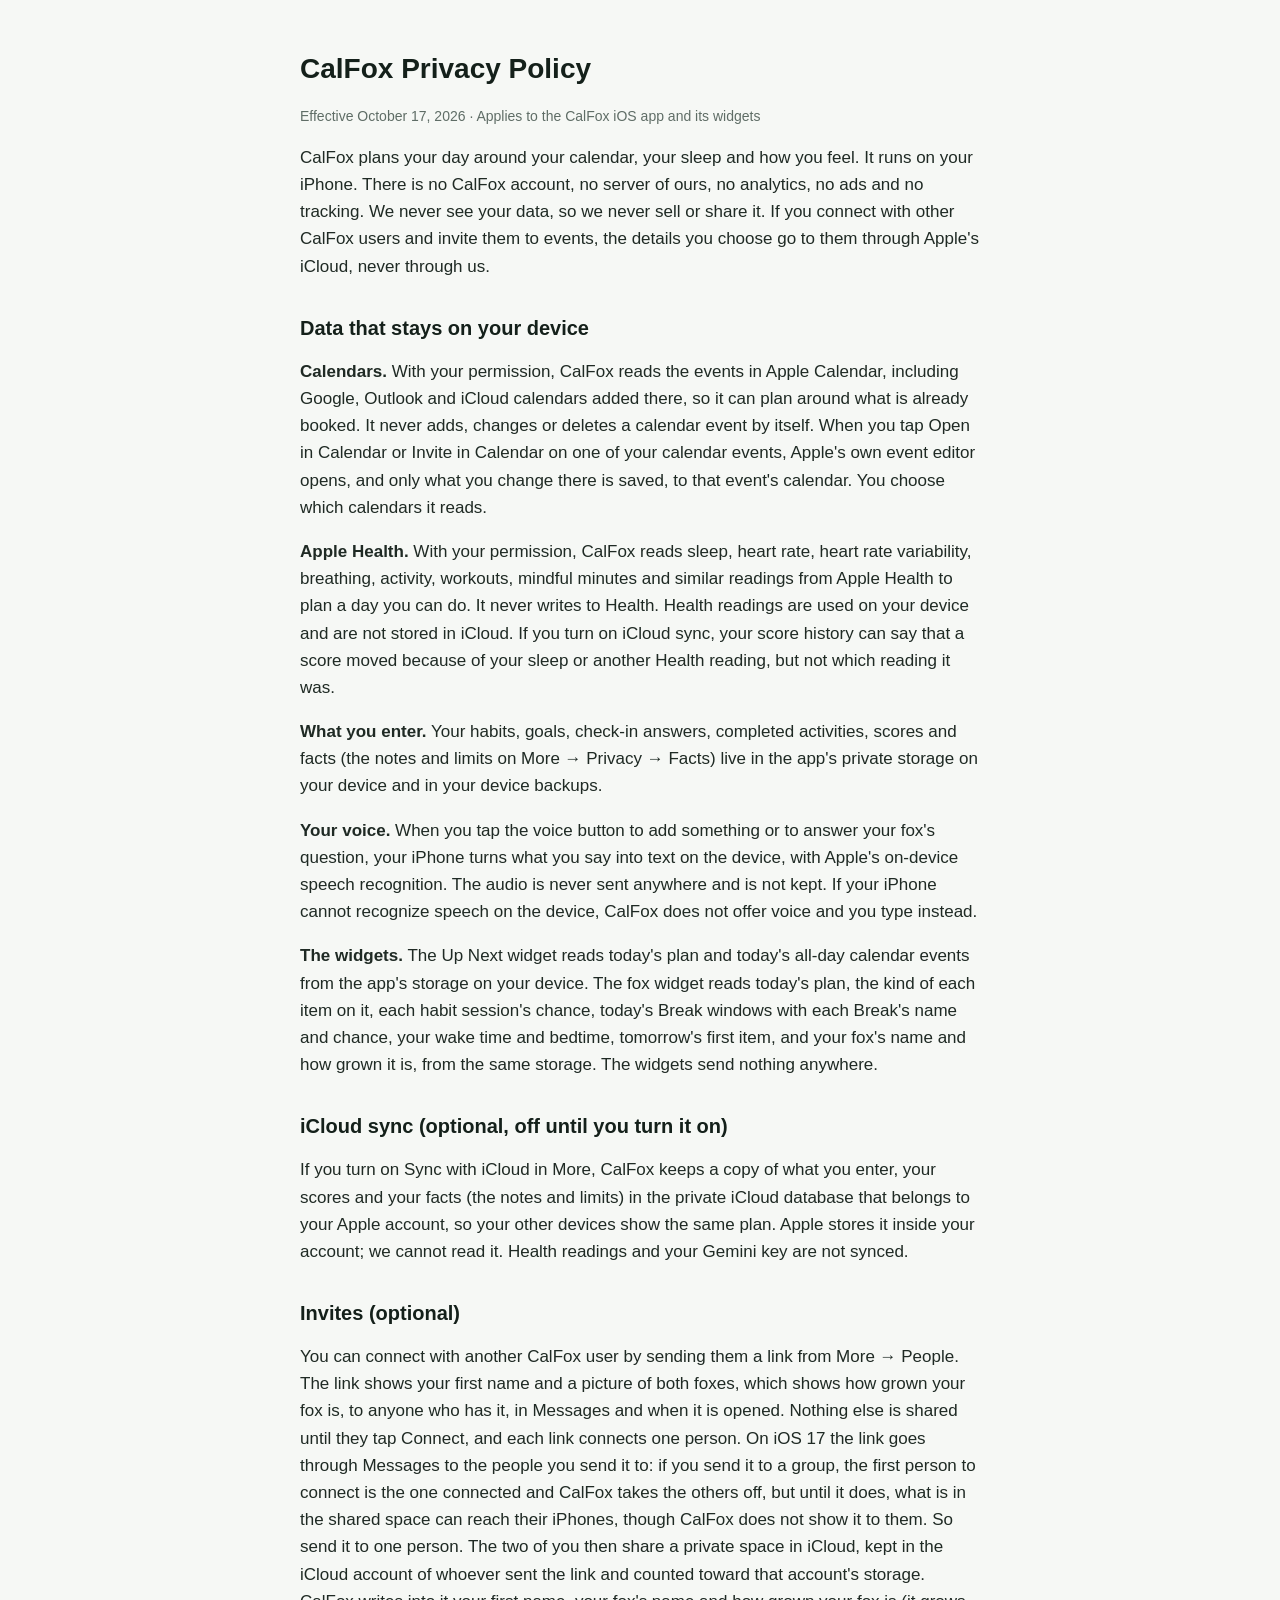
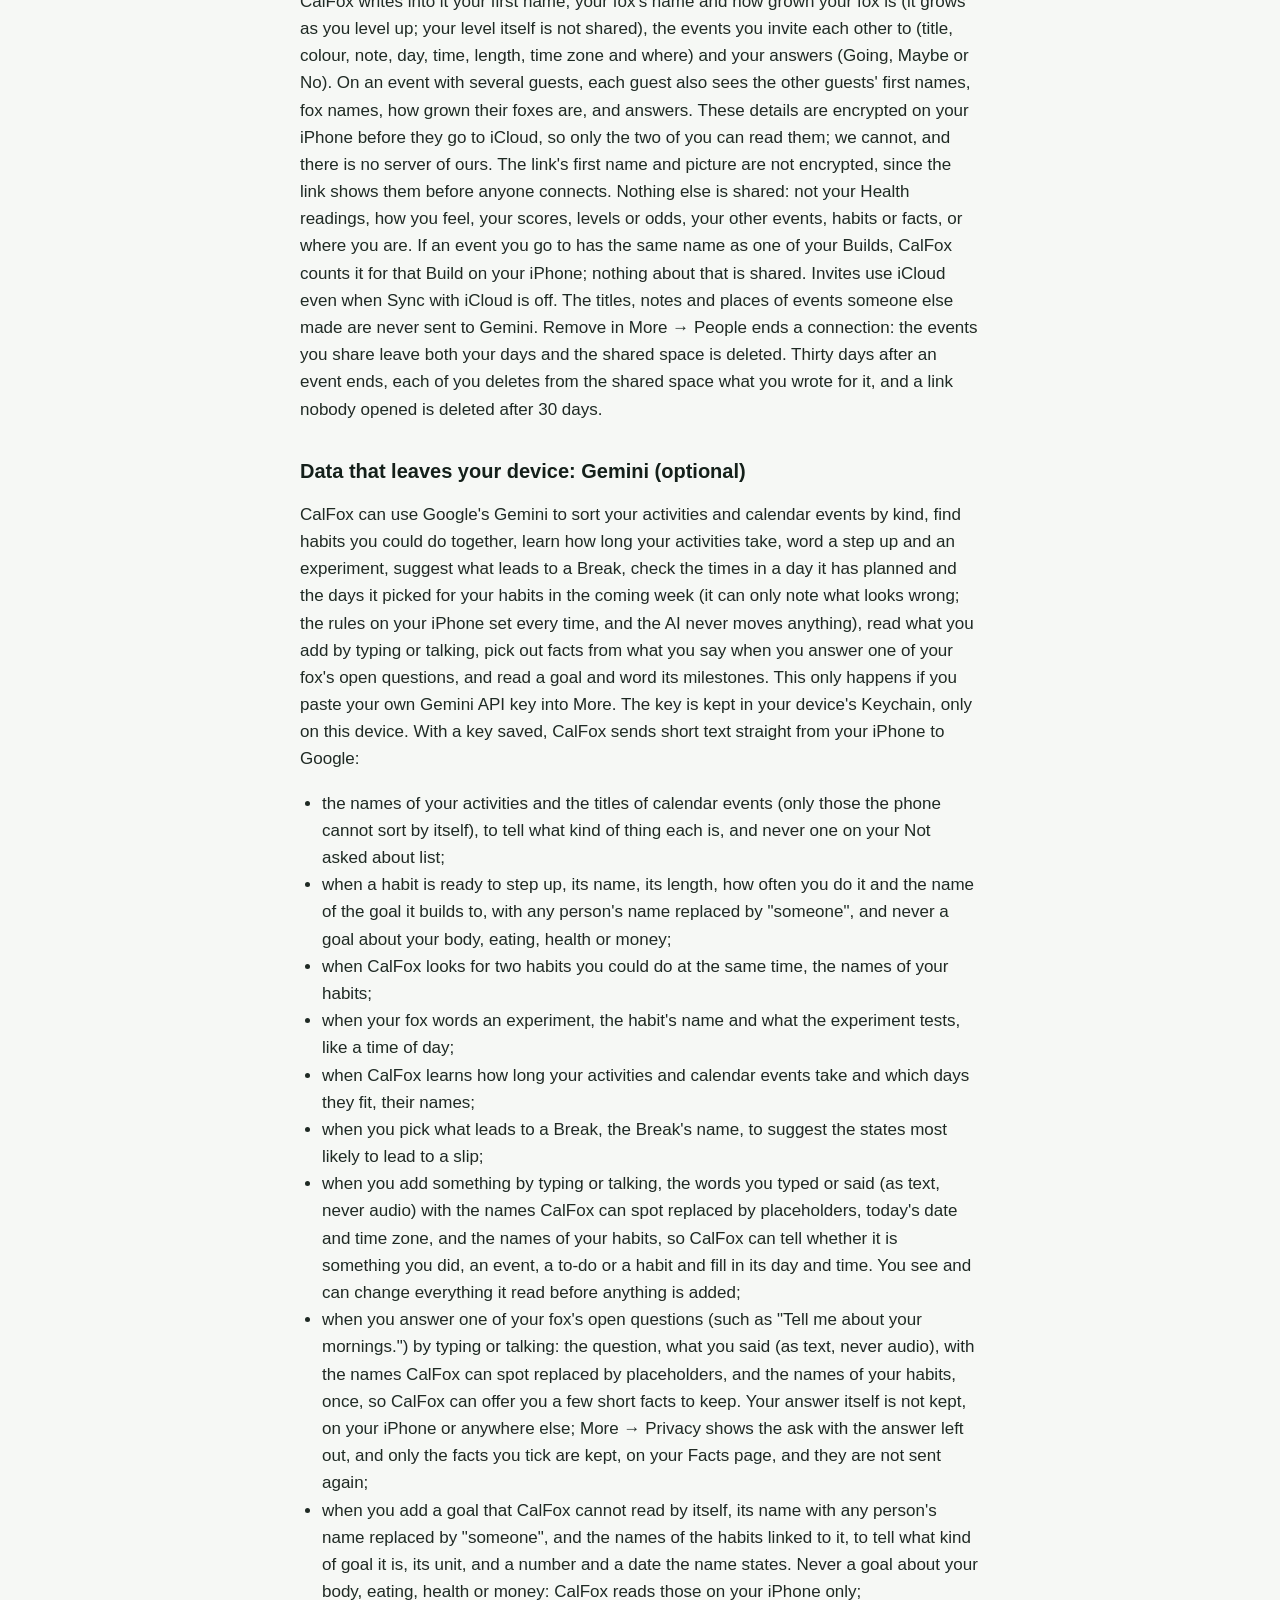
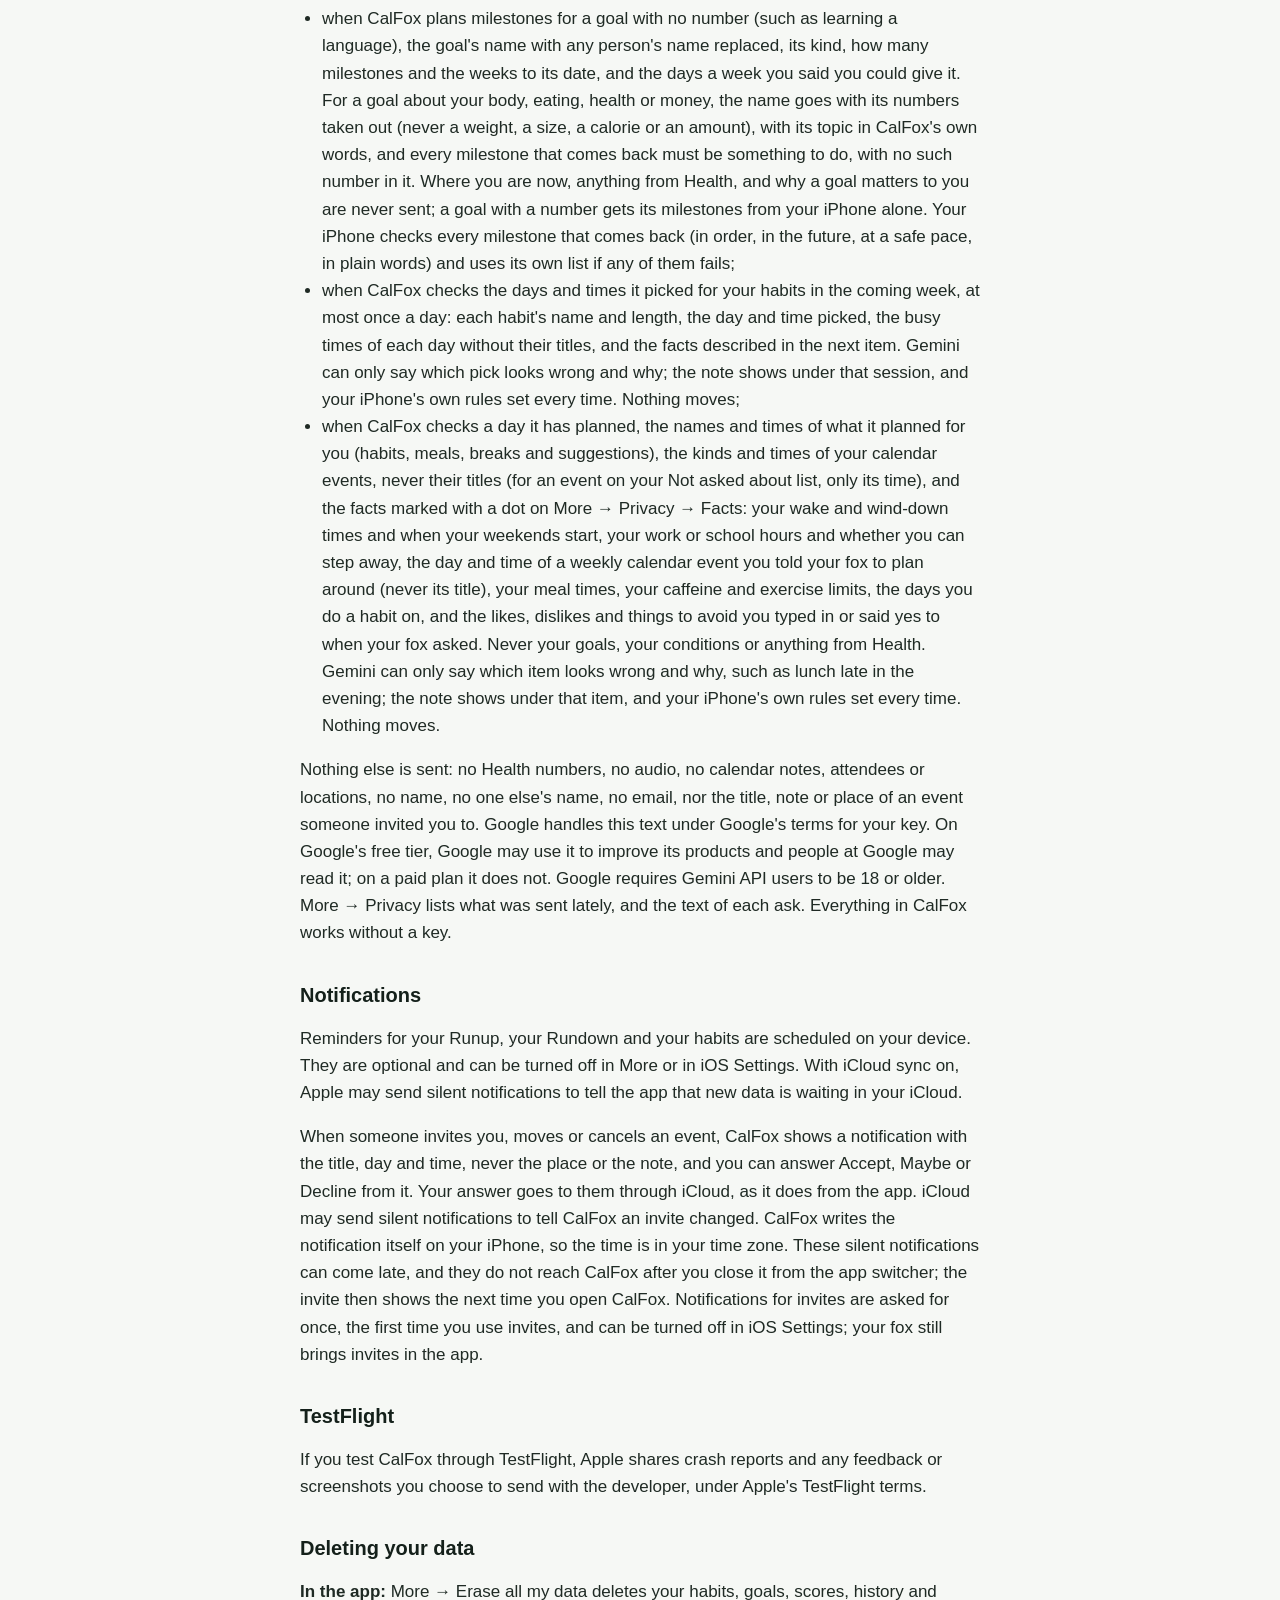
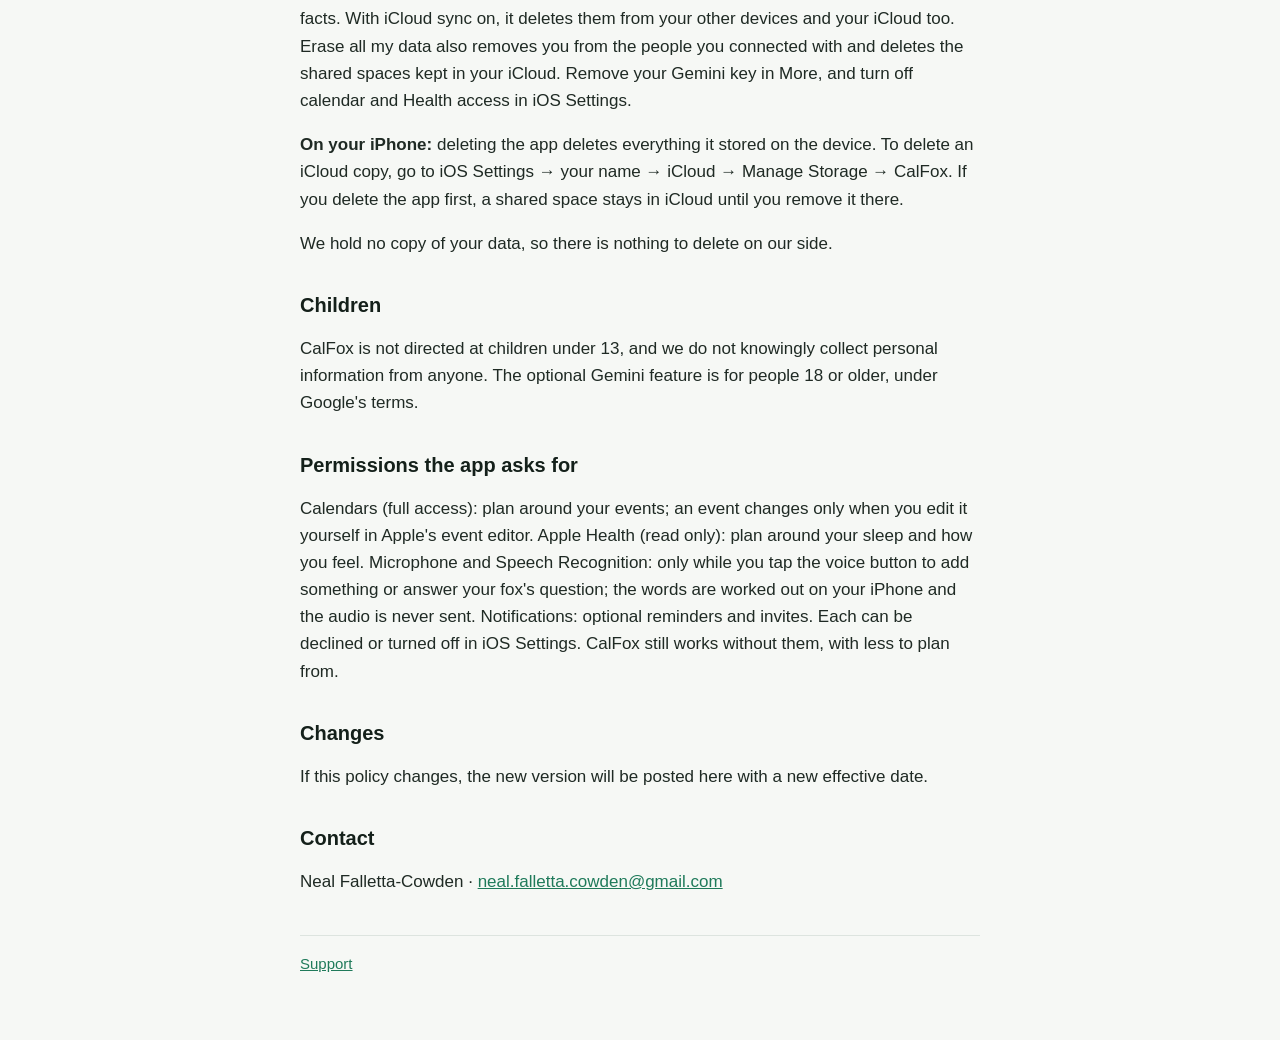
==== privacy.html @ 502d94ab "Privacy: the AI reviews and notes, one mask, fewer asks" ====
<!DOCTYPE html>
<html lang="en">
<head>
<meta charset="utf-8">
<meta name="viewport" content="width=device-width, initial-scale=1">
<title>CalFox Privacy Policy</title>
<link rel="stylesheet" href="style.css">
</head>
<body>
<h1>CalFox Privacy Policy</h1>
<p class="meta">Effective October 17, 2026 · Applies to the CalFox iOS app and its widgets</p>

<p>CalFox plans your day around your calendar, your sleep and how you feel. It runs on your iPhone. There is no CalFox account, no server of ours, no analytics, no ads and no tracking. We never see your data, so we never sell or share it. If you connect with other CalFox users and invite them to events, the details you choose go to them through Apple's iCloud, never through us.</p>

<h2>Data that stays on your device</h2>
<p><strong>Calendars.</strong> With your permission, CalFox reads the events in Apple Calendar, including Google, Outlook and iCloud calendars added there, so it can plan around what is already booked. It never adds, changes or deletes a calendar event by itself. When you tap Open in Calendar or Invite in Calendar on one of your calendar events, Apple's own event editor opens, and only what you change there is saved, to that event's calendar. You choose which calendars it reads.</p>
<p><strong>Apple Health.</strong> With your permission, CalFox reads sleep, heart rate, heart rate variability, breathing, activity, workouts, mindful minutes and similar readings from Apple Health to plan a day you can do. It never writes to Health. Health readings are used on your device and are not stored in iCloud. If you turn on iCloud sync, your score history can say that a score moved because of your sleep or another Health reading, but not which reading it was.</p>
<p><strong>What you enter.</strong> Your habits, goals, check-in answers, completed activities, scores and facts (the notes and limits on More → Privacy → Facts) live in the app's private storage on your device and in your device backups.</p>
<p><strong>Your voice.</strong> When you tap the voice button to add something or to answer your fox's question, your iPhone turns what you say into text on the device, with Apple's on-device speech recognition. The audio is never sent anywhere and is not kept. If your iPhone cannot recognize speech on the device, CalFox does not offer voice and you type instead.</p>
<p><strong>The widgets.</strong> The Up Next widget reads today's plan and today's all-day calendar events from the app's storage on your device. The fox widget reads today's plan, the kind of each item on it, each habit session's chance, today's Break windows with each Break's name and chance, your wake time and bedtime, tomorrow's first item, and your fox's name and how grown it is, from the same storage. The widgets send nothing anywhere.</p>

<h2>iCloud sync (optional, off until you turn it on)</h2>
<p>If you turn on Sync with iCloud in More, CalFox keeps a copy of what you enter, your scores and your facts (the notes and limits) in the private iCloud database that belongs to your Apple account, so your other devices show the same plan. Apple stores it inside your account; we cannot read it. Health readings and your Gemini key are not synced.</p>

<h2>Invites (optional)</h2>
<p>You can connect with another CalFox user by sending them a link from More → People. The link shows your first name and a picture of both foxes, which shows how grown your fox is, to anyone who has it, in Messages and when it is opened. Nothing else is shared until they tap Connect, and each link connects one person. On iOS 17 the link goes through Messages to the people you send it to: if you send it to a group, the first person to connect is the one connected and CalFox takes the others off, but until it does, what is in the shared space can reach their iPhones, though CalFox does not show it to them. So send it to one person. The two of you then share a private space in iCloud, kept in the iCloud account of whoever sent the link and counted toward that account's storage. CalFox writes into it your first name, your fox's name and how grown your fox is (it grows as you level up; your level itself is not shared), the events you invite each other to (title, colour, note, day, time, length, time zone and where) and your answers (Going, Maybe or No). On an event with several guests, each guest also sees the other guests' first names, fox names, how grown their foxes are, and answers. These details are encrypted on your iPhone before they go to iCloud, so only the two of you can read them; we cannot, and there is no server of ours. The link's first name and picture are not encrypted, since the link shows them before anyone connects. Nothing else is shared: not your Health readings, how you feel, your scores, levels or odds, your other events, habits or facts, or where you are. If an event you go to has the same name as one of your Builds, CalFox counts it for that Build on your iPhone; nothing about that is shared. Invites use iCloud even when Sync with iCloud is off. The titles, notes and places of events someone else made are never sent to Gemini. Remove in More → People ends a connection: the events you share leave both your days and the shared space is deleted. Thirty days after an event ends, each of you deletes from the shared space what you wrote for it, and a link nobody opened is deleted after 30 days.</p>

<h2>Data that leaves your device: Gemini (optional)</h2>
<p>CalFox can use Google's Gemini to sort your activities and calendar events by kind, find habits you could do together, learn how long your activities take, word a step up and an experiment, suggest what leads to a Break, check the times in a day it has planned and the days it picked for your habits in the coming week (it can only note what looks wrong; the rules on your iPhone set every time, and the AI never moves anything), read what you add by typing or talking, pick out facts from what you say when you answer one of your fox's open questions, and read a goal and word its milestones. This only happens if you paste your own Gemini API key into More. The key is kept in your device's Keychain, only on this device. With a key saved, CalFox sends short text straight from your iPhone to Google:</p>
<ul>
<li>the names of your activities and the titles of calendar events (only those the phone cannot sort by itself), to tell what kind of thing each is, and never one on your Not asked about list;</li>
<li>when a habit is ready to step up, its name, its length, how often you do it and the name of the goal it builds to, with any person's name replaced by "someone", and never a goal about your body, eating, health or money;</li>
<li>when CalFox looks for two habits you could do at the same time, the names of your habits;</li>
<li>when your fox words an experiment, the habit's name and what the experiment tests, like a time of day;</li>
<li>when CalFox learns how long your activities and calendar events take and which days they fit, their names;</li>
<li>when you pick what leads to a Break, the Break's name, to suggest the states most likely to lead to a slip;</li>
<li>when you add something by typing or talking, the words you typed or said (as text, never audio) with the names CalFox can spot replaced by placeholders, today's date and time zone, and the names of your habits, so CalFox can tell whether it is something you did, an event, a to-do or a habit and fill in its day and time. You see and can change everything it read before anything is added;</li>
<li>when you answer one of your fox's open questions (such as "Tell me about your mornings.") by typing or talking: the question, what you said (as text, never audio), with the names CalFox can spot replaced by placeholders, and the names of your habits, once, so CalFox can offer you a few short facts to keep. Your answer itself is not kept, on your iPhone or anywhere else; More → Privacy shows the ask with the answer left out, and only the facts you tick are kept, on your Facts page, and they are not sent again;</li>
<li>when you add a goal that CalFox cannot read by itself, its name with any person's name replaced by "someone", and the names of the habits linked to it, to tell what kind of goal it is, its unit, and a number and a date the name states. Never a goal about your body, eating, health or money: CalFox reads those on your iPhone only;</li>
<li>when CalFox plans milestones for a goal with no number (such as learning a language), the goal's name with any person's name replaced, its kind, how many milestones and the weeks to its date, and the days a week you said you could give it. For a goal about your body, eating, health or money, the name goes with its numbers taken out (never a weight, a size, a calorie or an amount), with its topic in CalFox's own words, and every milestone that comes back must be something to do, with no such number in it. Where you are now, anything from Health, and why a goal matters to you are never sent; a goal with a number gets its milestones from your iPhone alone. Your iPhone checks every milestone that comes back (in order, in the future, at a safe pace, in plain words) and uses its own list if any of them fails;</li>
<li>when CalFox checks the days and times it picked for your habits in the coming week, at most once a day: each habit's name and length, the day and time picked, the busy times of each day without their titles, and the facts described in the next item. Gemini can only say which pick looks wrong and why; the note shows under that session, and your iPhone's own rules set every time. Nothing moves;</li>
<li>when CalFox checks a day it has planned, the names and times of what it planned for you (habits, meals, breaks and suggestions), the kinds and times of your calendar events, never their titles (for an event on your Not asked about list, only its time), and the facts marked with a dot on More → Privacy → Facts: your wake and wind-down times and when your weekends start, your work or school hours and whether you can step away, the day and time of a weekly calendar event you told your fox to plan around (never its title), your meal times, your caffeine and exercise limits, the days you do a habit on, and the likes, dislikes and things to avoid you typed in or said yes to when your fox asked. Never your goals, your conditions or anything from Health. Gemini can only say which item looks wrong and why, such as lunch late in the evening; the note shows under that item, and your iPhone's own rules set every time. Nothing moves.</li>
</ul>
<p>Nothing else is sent: no Health numbers, no audio, no calendar notes, attendees or locations, no name, no one else's name, no email, nor the title, note or place of an event someone invited you to. Google handles this text under Google's terms for your key. On Google's free tier, Google may use it to improve its products and people at Google may read it; on a paid plan it does not. Google requires Gemini API users to be 18 or older. More → Privacy lists what was sent lately, and the text of each ask. Everything in CalFox works without a key.</p>

<h2>Notifications</h2>
<p>Reminders for your Runup, your Rundown and your habits are scheduled on your device. They are optional and can be turned off in More or in iOS Settings. With iCloud sync on, Apple may send silent notifications to tell the app that new data is waiting in your iCloud.</p>
<p>When someone invites you, moves or cancels an event, CalFox shows a notification with the title, day and time, never the place or the note, and you can answer Accept, Maybe or Decline from it. Your answer goes to them through iCloud, as it does from the app. iCloud may send silent notifications to tell CalFox an invite changed. CalFox writes the notification itself on your iPhone, so the time is in your time zone. These silent notifications can come late, and they do not reach CalFox after you close it from the app switcher; the invite then shows the next time you open CalFox. Notifications for invites are asked for once, the first time you use invites, and can be turned off in iOS Settings; your fox still brings invites in the app.</p>

<h2>TestFlight</h2>
<p>If you test CalFox through TestFlight, Apple shares crash reports and any feedback or screenshots you choose to send with the developer, under Apple's TestFlight terms.</p>

<h2>Deleting your data</h2>
<p><strong>In the app:</strong> More → Erase all my data deletes your habits, goals, scores, history and facts. With iCloud sync on, it deletes them from your other devices and your iCloud too. Erase all my data also removes you from the people you connected with and deletes the shared spaces kept in your iCloud. Remove your Gemini key in More, and turn off calendar and Health access in iOS Settings.</p>
<p><strong>On your iPhone:</strong> deleting the app deletes everything it stored on the device. To delete an iCloud copy, go to iOS Settings → your name → iCloud → Manage Storage → CalFox. If you delete the app first, a shared space stays in iCloud until you remove it there.</p>
<p>We hold no copy of your data, so there is nothing to delete on our side.</p>

<h2>Children</h2>
<p>CalFox is not directed at children under 13, and we do not knowingly collect personal information from anyone. The optional Gemini feature is for people 18 or older, under Google's terms.</p>

<h2>Permissions the app asks for</h2>
<p>Calendars (full access): plan around your events; an event changes only when you edit it yourself in Apple's event editor. Apple Health (read only): plan around your sleep and how you feel. Microphone and Speech Recognition: only while you tap the voice button to add something or answer your fox's question; the words are worked out on your iPhone and the audio is never sent. Notifications: optional reminders and invites. Each can be declined or turned off in iOS Settings. CalFox still works without them, with less to plan from.</p>

<h2>Changes</h2>
<p>If this policy changes, the new version will be posted here with a new effective date.</p>

<h2>Contact</h2>
<p>Neal Falletta-Cowden · <a href="mailto:neal.falletta.cowden@gmail.com">neal.falletta.cowden@gmail.com</a></p>

<nav><a href="support.html">Support</a></nav>
</body>
</html>
---- style.css ----
:root { --ink: #1f2a24; --head: #14201a; --muted: #5f6d66; --link: #1f7a5a; --bg: #f6f8f5; --rule: #dde4df; }
@media (prefers-color-scheme: dark) {
  :root { --ink: #dfe7e2; --head: #f2f6f3; --muted: #9aa8a1; --link: #5fd0a4; --bg: #111614; --rule: #26302b; }
}
body { max-width: 680px; margin: 0 auto; padding: 32px 20px 64px; font: 17px/1.6 -apple-system, "Segoe UI", sans-serif; color: var(--ink); background: var(--bg); }
h1, h2 { color: var(--head); line-height: 1.25; }
h1 { font-size: 28px; } h2 { font-size: 20px; margin-top: 36px; }
a { color: var(--link); }
.meta { color: var(--muted); font-size: 14px; }
ul { padding-left: 22px; }
nav { margin-top: 40px; padding-top: 16px; border-top: 1px solid var(--rule); font-size: 15px; }
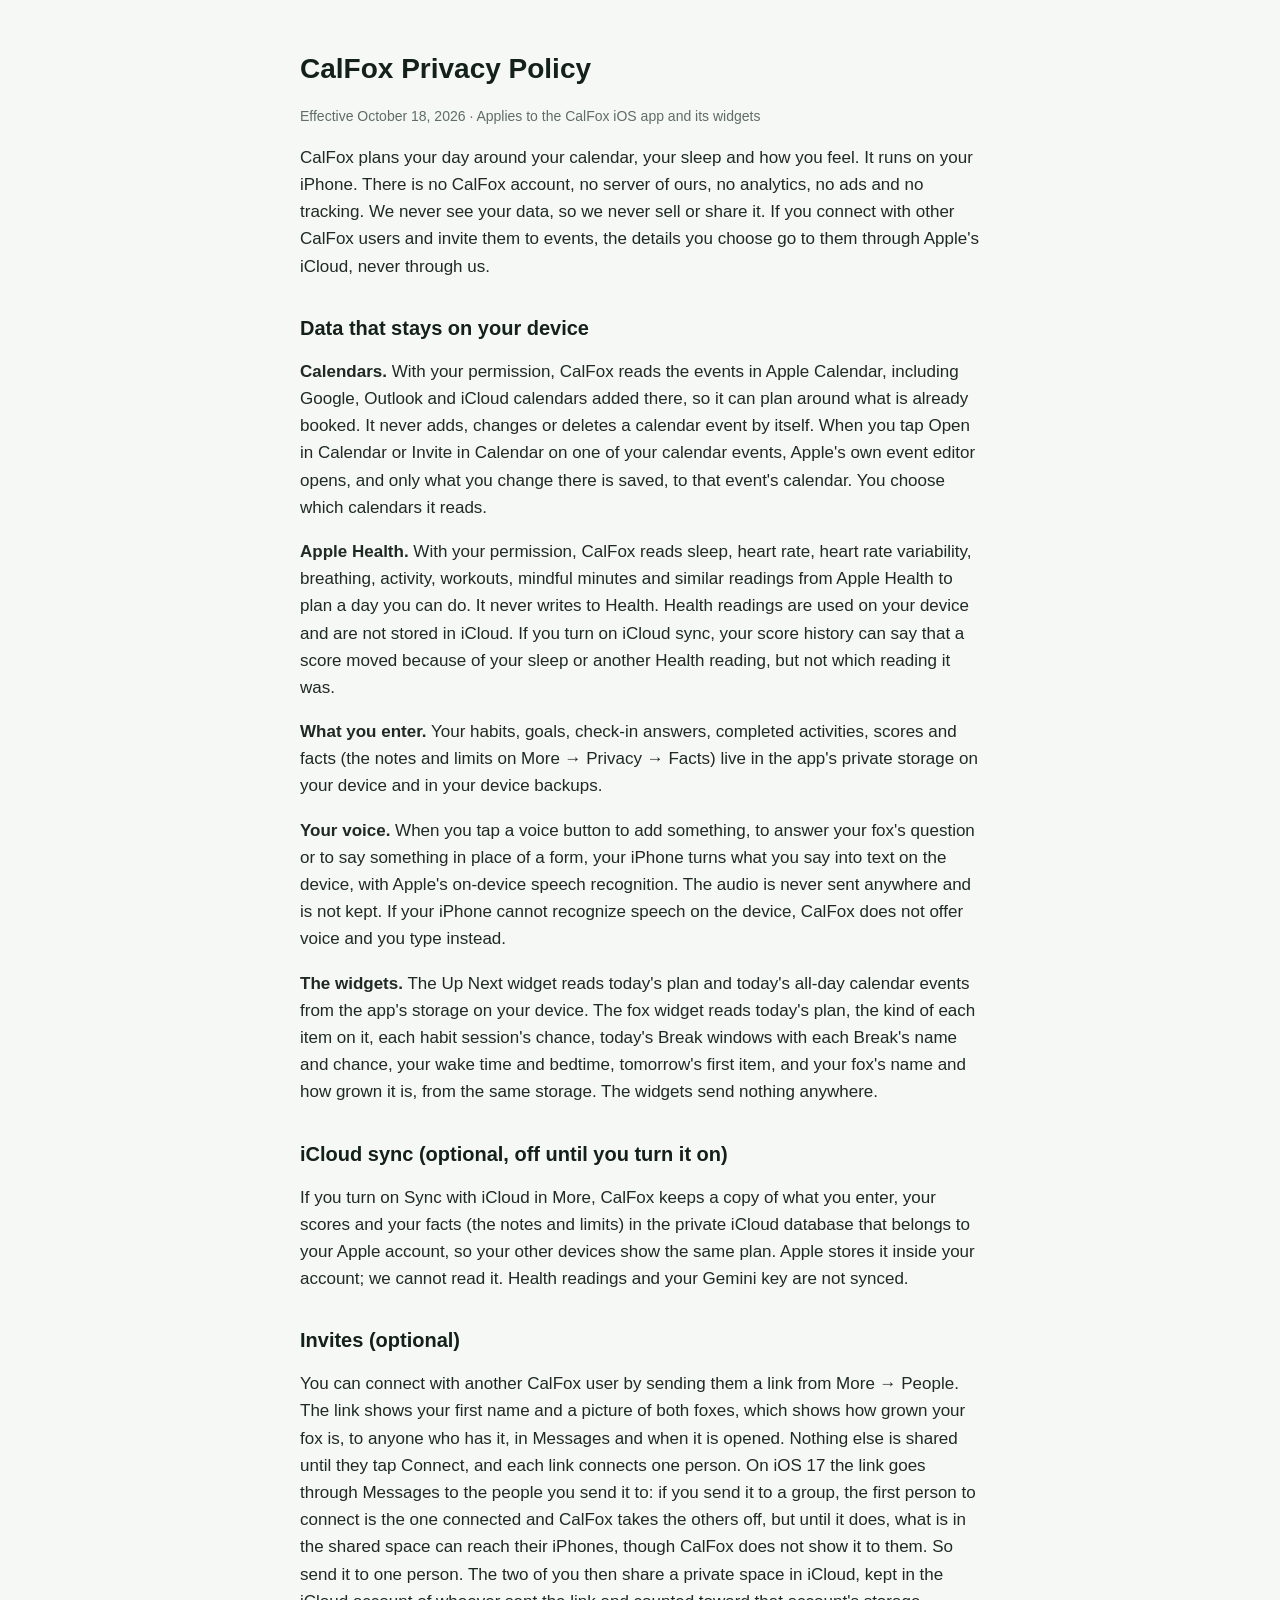
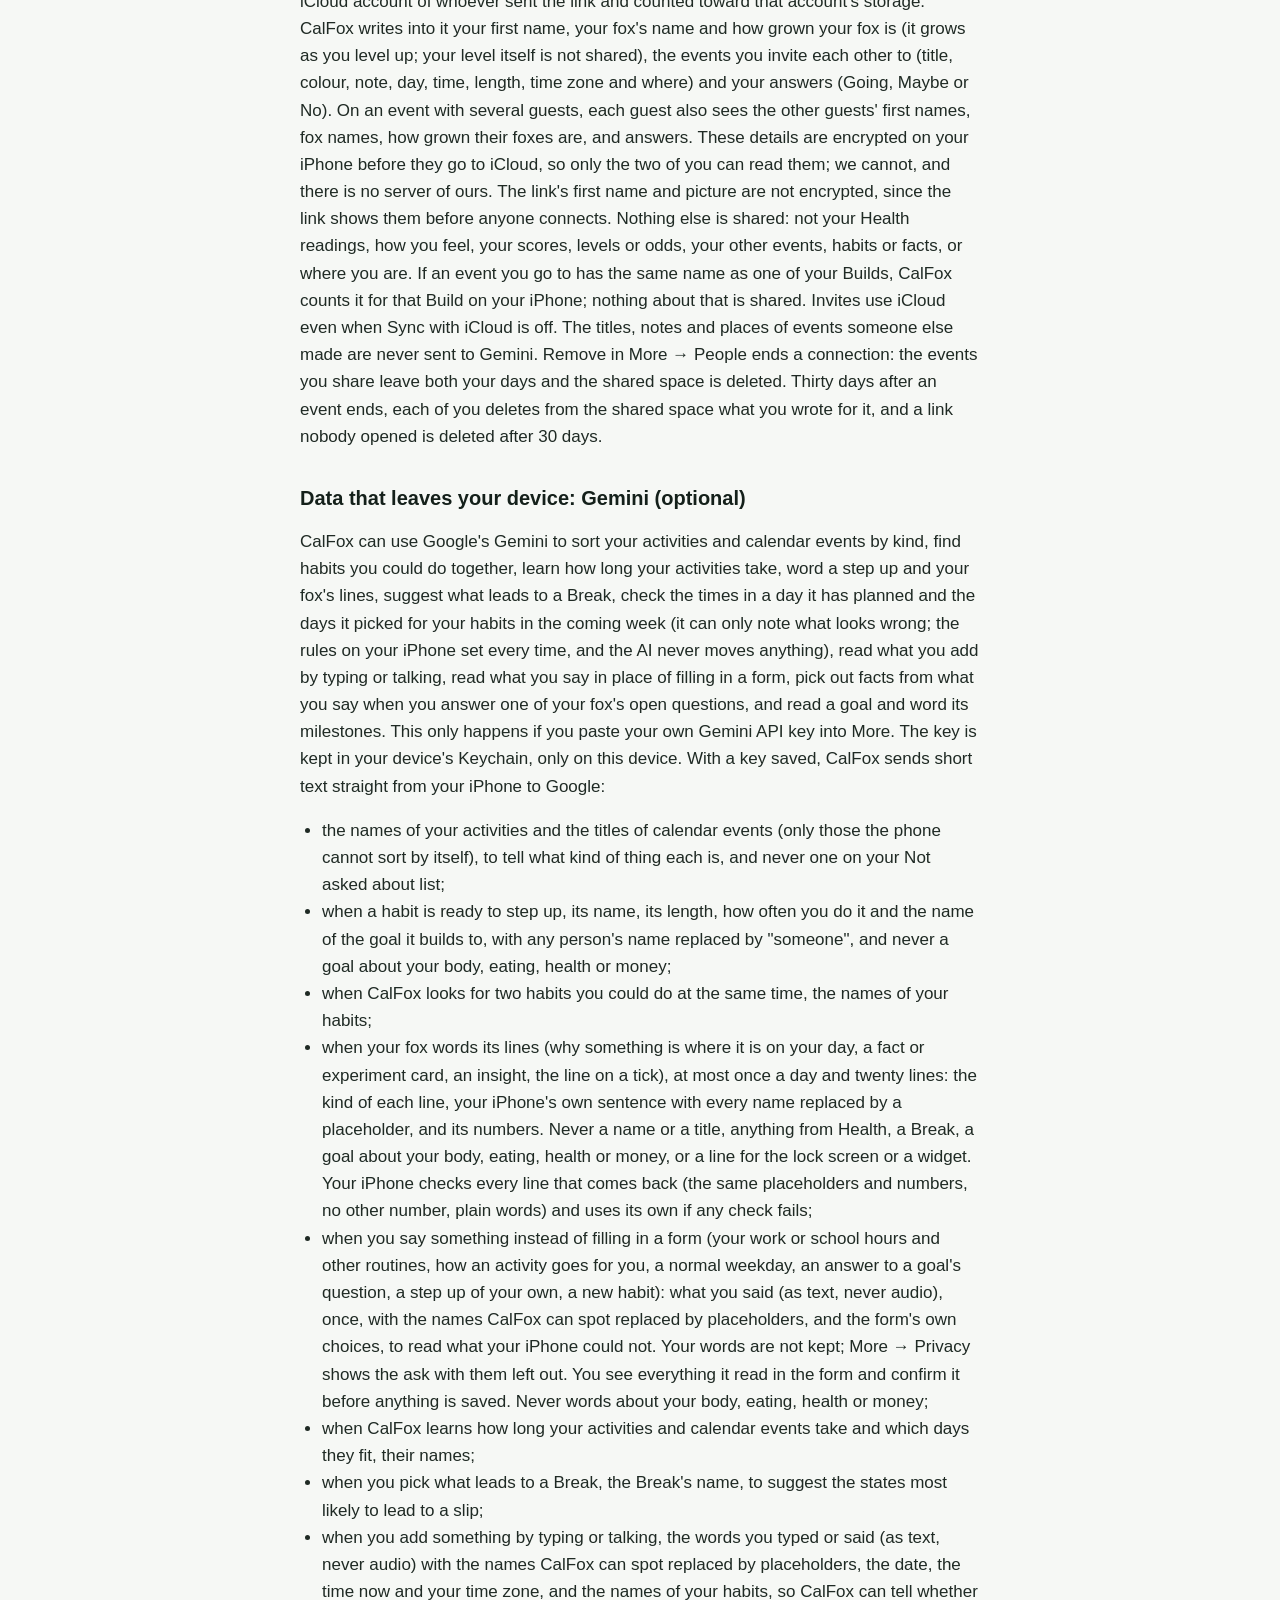
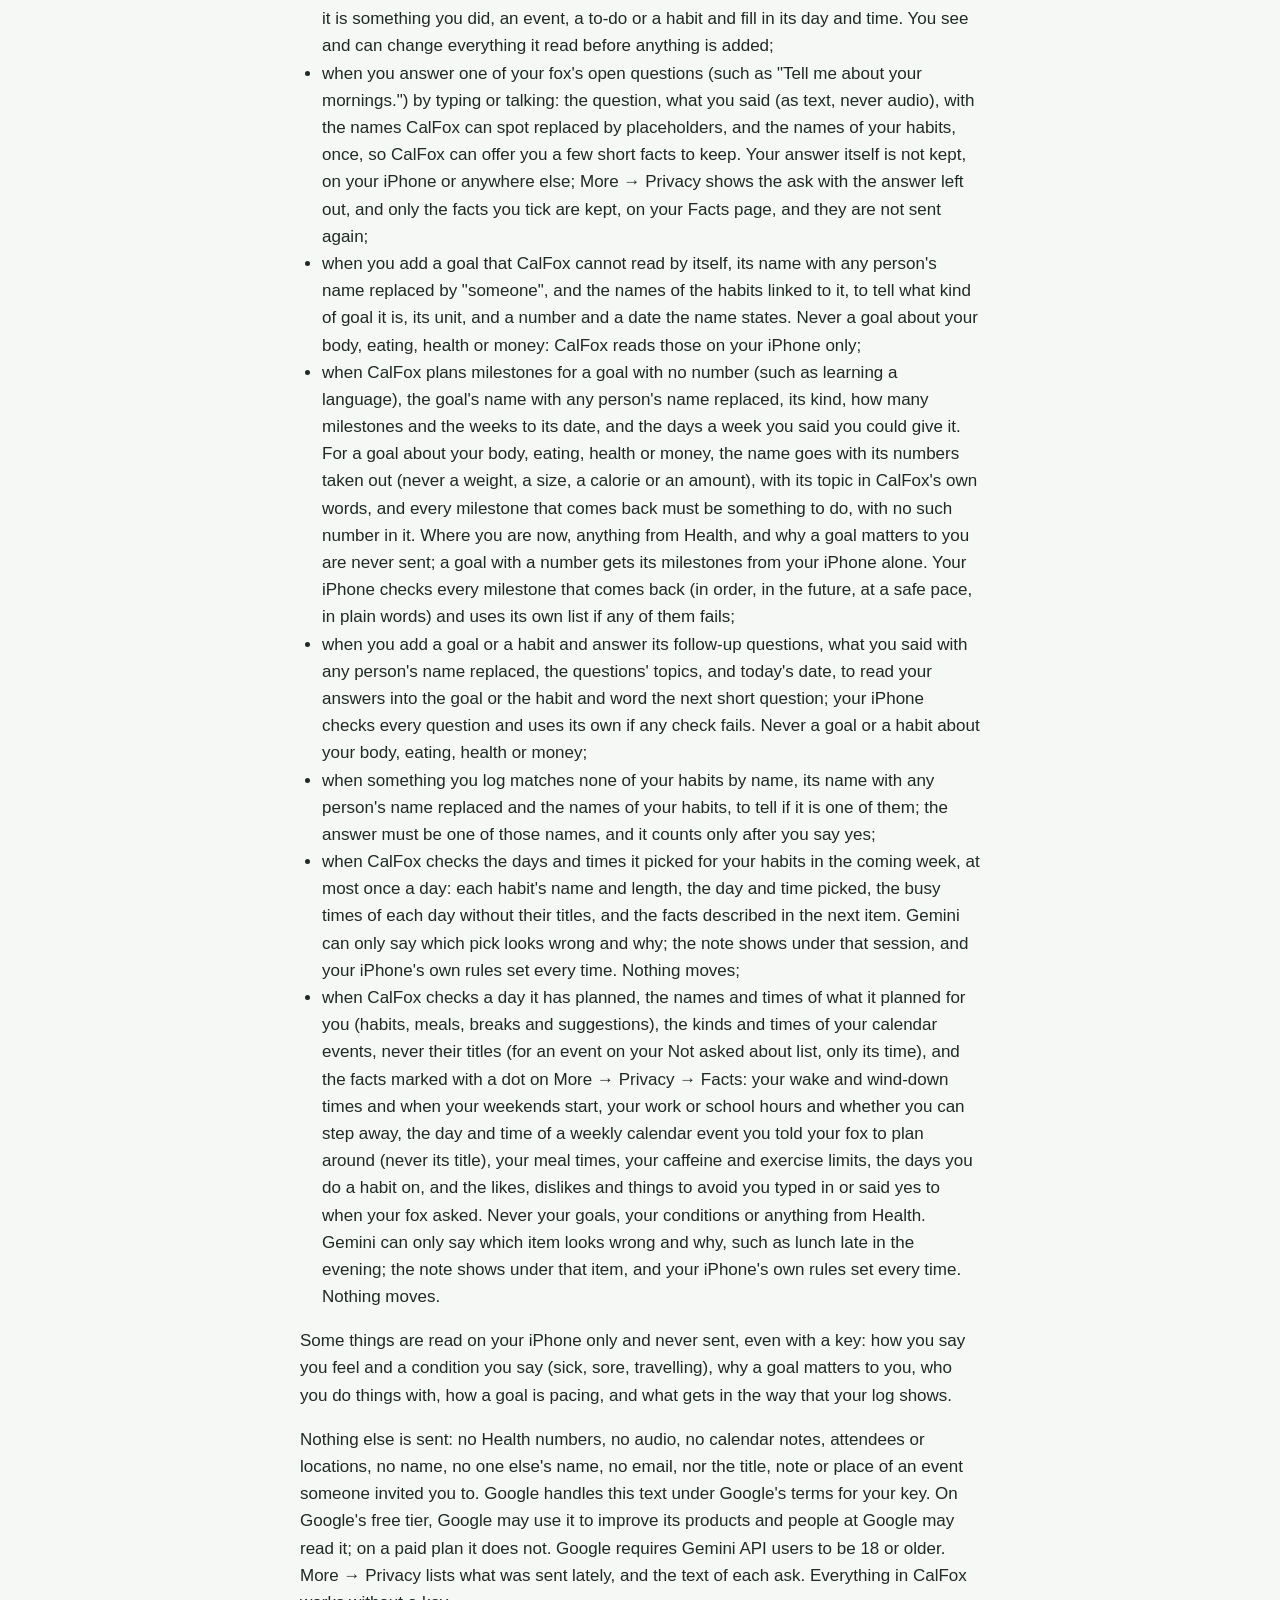
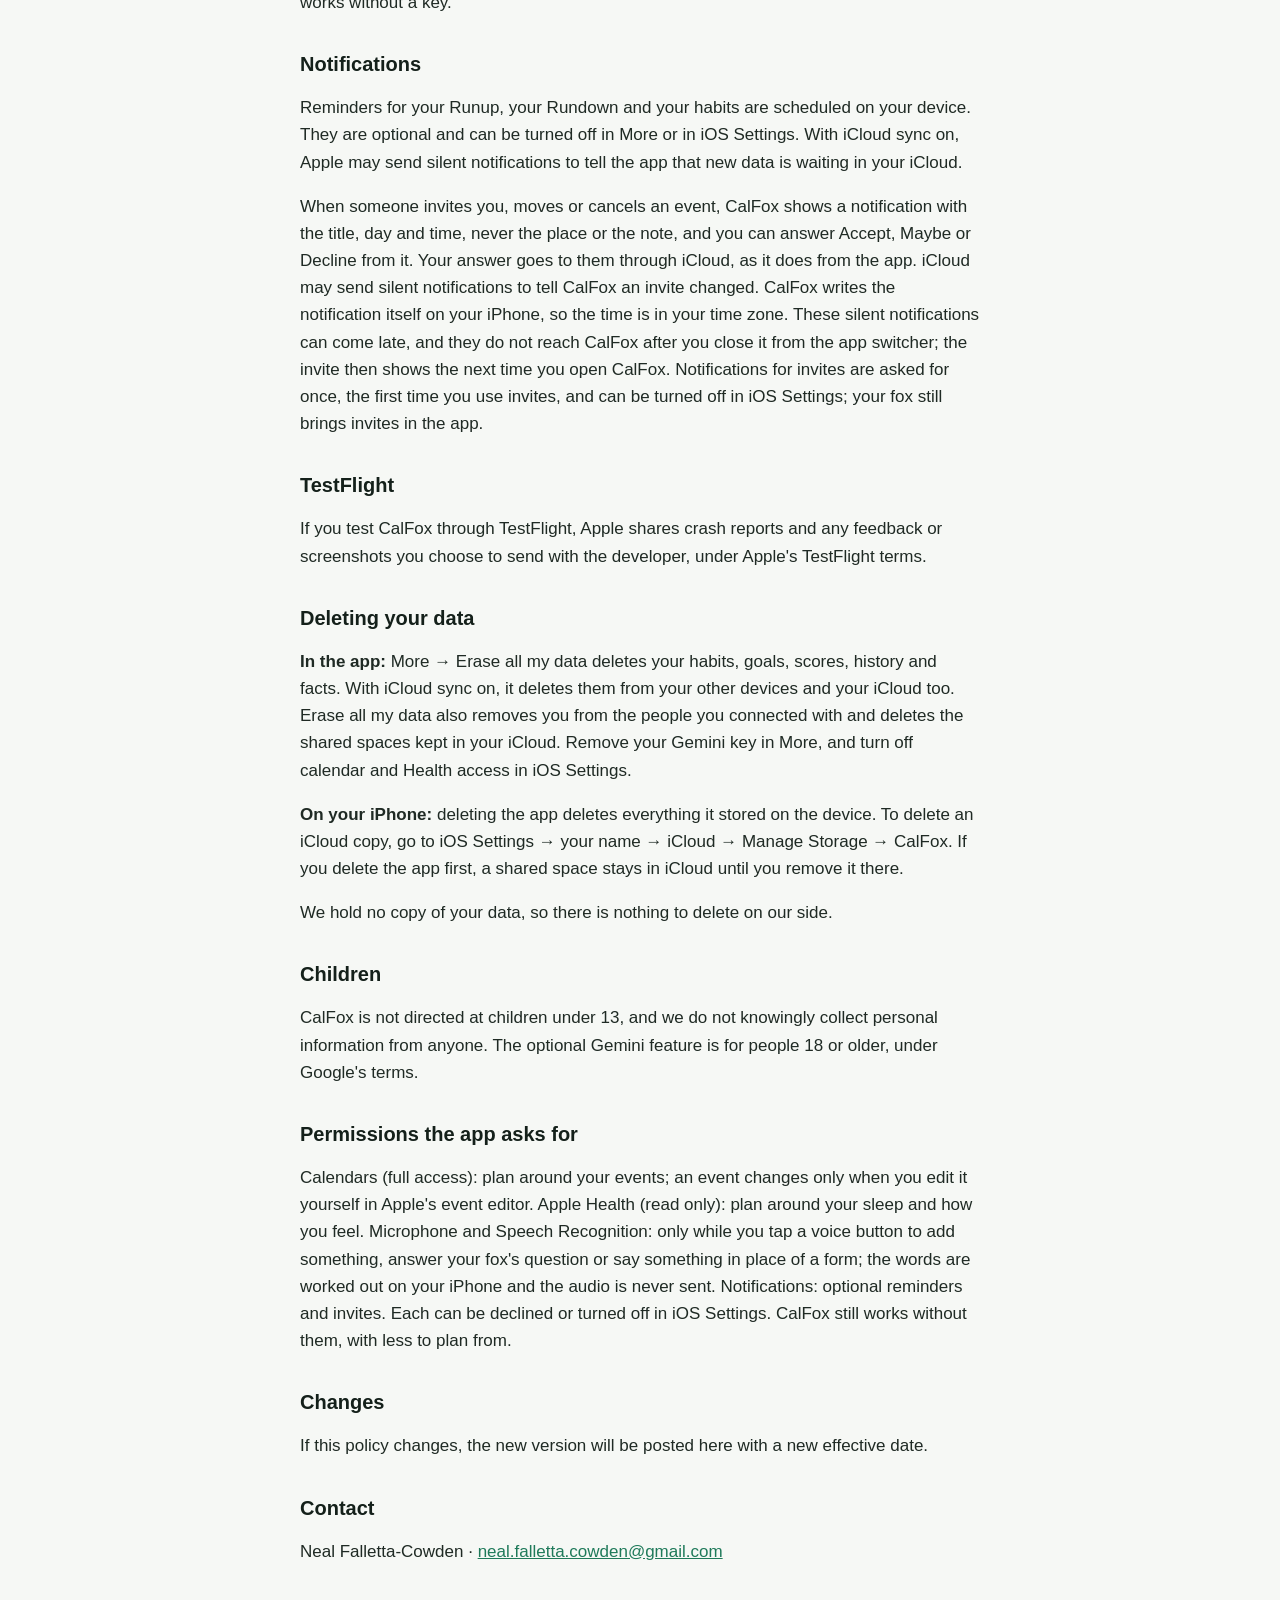
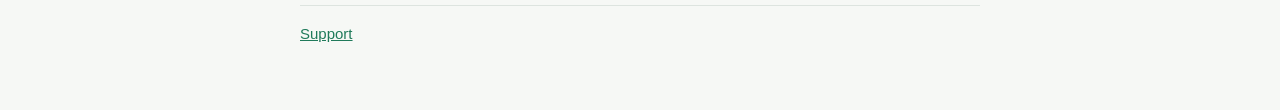
==== commit 5edbb589: "Privacy for V0.2: sixteen AI asks, what is never sent" ====
--- a/privacy.html
+++ b/privacy.html
@@ -8,7 +8,7 @@
 </head>
 <body>
 <h1>CalFox Privacy Policy</h1>
-<p class="meta">Effective October 17, 2026 · Applies to the CalFox iOS app and its widgets</p>
+<p class="meta">Effective October 18, 2026 · Applies to the CalFox iOS app and its widgets</p>
 
 <p>CalFox plans your day around your calendar, your sleep and how you feel. It runs on your iPhone. There is no CalFox account, no server of ours, no analytics, no ads and no tracking. We never see your data, so we never sell or share it. If you connect with other CalFox users and invite them to events, the details you choose go to them through Apple's iCloud, never through us.</p>
 
@@ -16,7 +16,7 @@
 <p><strong>Calendars.</strong> With your permission, CalFox reads the events in Apple Calendar, including Google, Outlook and iCloud calendars added there, so it can plan around what is already booked. It never adds, changes or deletes a calendar event by itself. When you tap Open in Calendar or Invite in Calendar on one of your calendar events, Apple's own event editor opens, and only what you change there is saved, to that event's calendar. You choose which calendars it reads.</p>
 <p><strong>Apple Health.</strong> With your permission, CalFox reads sleep, heart rate, heart rate variability, breathing, activity, workouts, mindful minutes and similar readings from Apple Health to plan a day you can do. It never writes to Health. Health readings are used on your device and are not stored in iCloud. If you turn on iCloud sync, your score history can say that a score moved because of your sleep or another Health reading, but not which reading it was.</p>
 <p><strong>What you enter.</strong> Your habits, goals, check-in answers, completed activities, scores and facts (the notes and limits on More → Privacy → Facts) live in the app's private storage on your device and in your device backups.</p>
-<p><strong>Your voice.</strong> When you tap the voice button to add something or to answer your fox's question, your iPhone turns what you say into text on the device, with Apple's on-device speech recognition. The audio is never sent anywhere and is not kept. If your iPhone cannot recognize speech on the device, CalFox does not offer voice and you type instead.</p>
+<p><strong>Your voice.</strong> When you tap a voice button to add something, to answer your fox's question or to say something in place of a form, your iPhone turns what you say into text on the device, with Apple's on-device speech recognition. The audio is never sent anywhere and is not kept. If your iPhone cannot recognize speech on the device, CalFox does not offer voice and you type instead.</p>
 <p><strong>The widgets.</strong> The Up Next widget reads today's plan and today's all-day calendar events from the app's storage on your device. The fox widget reads today's plan, the kind of each item on it, each habit session's chance, today's Break windows with each Break's name and chance, your wake time and bedtime, tomorrow's first item, and your fox's name and how grown it is, from the same storage. The widgets send nothing anywhere.</p>
 
 <h2>iCloud sync (optional, off until you turn it on)</h2>
@@ -26,21 +26,25 @@
 <p>You can connect with another CalFox user by sending them a link from More → People. The link shows your first name and a picture of both foxes, which shows how grown your fox is, to anyone who has it, in Messages and when it is opened. Nothing else is shared until they tap Connect, and each link connects one person. On iOS 17 the link goes through Messages to the people you send it to: if you send it to a group, the first person to connect is the one connected and CalFox takes the others off, but until it does, what is in the shared space can reach their iPhones, though CalFox does not show it to them. So send it to one person. The two of you then share a private space in iCloud, kept in the iCloud account of whoever sent the link and counted toward that account's storage. CalFox writes into it your first name, your fox's name and how grown your fox is (it grows as you level up; your level itself is not shared), the events you invite each other to (title, colour, note, day, time, length, time zone and where) and your answers (Going, Maybe or No). On an event with several guests, each guest also sees the other guests' first names, fox names, how grown their foxes are, and answers. These details are encrypted on your iPhone before they go to iCloud, so only the two of you can read them; we cannot, and there is no server of ours. The link's first name and picture are not encrypted, since the link shows them before anyone connects. Nothing else is shared: not your Health readings, how you feel, your scores, levels or odds, your other events, habits or facts, or where you are. If an event you go to has the same name as one of your Builds, CalFox counts it for that Build on your iPhone; nothing about that is shared. Invites use iCloud even when Sync with iCloud is off. The titles, notes and places of events someone else made are never sent to Gemini. Remove in More → People ends a connection: the events you share leave both your days and the shared space is deleted. Thirty days after an event ends, each of you deletes from the shared space what you wrote for it, and a link nobody opened is deleted after 30 days.</p>
 
 <h2>Data that leaves your device: Gemini (optional)</h2>
-<p>CalFox can use Google's Gemini to sort your activities and calendar events by kind, find habits you could do together, learn how long your activities take, word a step up and an experiment, suggest what leads to a Break, check the times in a day it has planned and the days it picked for your habits in the coming week (it can only note what looks wrong; the rules on your iPhone set every time, and the AI never moves anything), read what you add by typing or talking, pick out facts from what you say when you answer one of your fox's open questions, and read a goal and word its milestones. This only happens if you paste your own Gemini API key into More. The key is kept in your device's Keychain, only on this device. With a key saved, CalFox sends short text straight from your iPhone to Google:</p>
+<p>CalFox can use Google's Gemini to sort your activities and calendar events by kind, find habits you could do together, learn how long your activities take, word a step up and your fox's lines, suggest what leads to a Break, check the times in a day it has planned and the days it picked for your habits in the coming week (it can only note what looks wrong; the rules on your iPhone set every time, and the AI never moves anything), read what you add by typing or talking, read what you say in place of filling in a form, pick out facts from what you say when you answer one of your fox's open questions, and read a goal and word its milestones. This only happens if you paste your own Gemini API key into More. The key is kept in your device's Keychain, only on this device. With a key saved, CalFox sends short text straight from your iPhone to Google:</p>
 <ul>
 <li>the names of your activities and the titles of calendar events (only those the phone cannot sort by itself), to tell what kind of thing each is, and never one on your Not asked about list;</li>
 <li>when a habit is ready to step up, its name, its length, how often you do it and the name of the goal it builds to, with any person's name replaced by "someone", and never a goal about your body, eating, health or money;</li>
 <li>when CalFox looks for two habits you could do at the same time, the names of your habits;</li>
-<li>when your fox words an experiment, the habit's name and what the experiment tests, like a time of day;</li>
+<li>when your fox words its lines (why something is where it is on your day, a fact or experiment card, an insight, the line on a tick), at most once a day and twenty lines: the kind of each line, your iPhone's own sentence with every name replaced by a placeholder, and its numbers. Never a name or a title, anything from Health, a Break, a goal about your body, eating, health or money, or a line for the lock screen or a widget. Your iPhone checks every line that comes back (the same placeholders and numbers, no other number, plain words) and uses its own if any check fails;</li>
+<li>when you say something instead of filling in a form (your work or school hours and other routines, how an activity goes for you, a normal weekday, an answer to a goal's question, a step up of your own, a new habit): what you said (as text, never audio), once, with the names CalFox can spot replaced by placeholders, and the form's own choices, to read what your iPhone could not. Your words are not kept; More → Privacy shows the ask with them left out. You see everything it read in the form and confirm it before anything is saved. Never words about your body, eating, health or money;</li>
 <li>when CalFox learns how long your activities and calendar events take and which days they fit, their names;</li>
 <li>when you pick what leads to a Break, the Break's name, to suggest the states most likely to lead to a slip;</li>
-<li>when you add something by typing or talking, the words you typed or said (as text, never audio) with the names CalFox can spot replaced by placeholders, today's date and time zone, and the names of your habits, so CalFox can tell whether it is something you did, an event, a to-do or a habit and fill in its day and time. You see and can change everything it read before anything is added;</li>
+<li>when you add something by typing or talking, the words you typed or said (as text, never audio) with the names CalFox can spot replaced by placeholders, the date, the time now and your time zone, and the names of your habits, so CalFox can tell whether it is something you did, an event, a to-do or a habit and fill in its day and time. You see and can change everything it read before anything is added;</li>
 <li>when you answer one of your fox's open questions (such as "Tell me about your mornings.") by typing or talking: the question, what you said (as text, never audio), with the names CalFox can spot replaced by placeholders, and the names of your habits, once, so CalFox can offer you a few short facts to keep. Your answer itself is not kept, on your iPhone or anywhere else; More → Privacy shows the ask with the answer left out, and only the facts you tick are kept, on your Facts page, and they are not sent again;</li>
 <li>when you add a goal that CalFox cannot read by itself, its name with any person's name replaced by "someone", and the names of the habits linked to it, to tell what kind of goal it is, its unit, and a number and a date the name states. Never a goal about your body, eating, health or money: CalFox reads those on your iPhone only;</li>
 <li>when CalFox plans milestones for a goal with no number (such as learning a language), the goal's name with any person's name replaced, its kind, how many milestones and the weeks to its date, and the days a week you said you could give it. For a goal about your body, eating, health or money, the name goes with its numbers taken out (never a weight, a size, a calorie or an amount), with its topic in CalFox's own words, and every milestone that comes back must be something to do, with no such number in it. Where you are now, anything from Health, and why a goal matters to you are never sent; a goal with a number gets its milestones from your iPhone alone. Your iPhone checks every milestone that comes back (in order, in the future, at a safe pace, in plain words) and uses its own list if any of them fails;</li>
+<li>when you add a goal or a habit and answer its follow-up questions, what you said with any person's name replaced, the questions' topics, and today's date, to read your answers into the goal or the habit and word the next short question; your iPhone checks every question and uses its own if any check fails. Never a goal or a habit about your body, eating, health or money;</li>
+<li>when something you log matches none of your habits by name, its name with any person's name replaced and the names of your habits, to tell if it is one of them; the answer must be one of those names, and it counts only after you say yes;</li>
 <li>when CalFox checks the days and times it picked for your habits in the coming week, at most once a day: each habit's name and length, the day and time picked, the busy times of each day without their titles, and the facts described in the next item. Gemini can only say which pick looks wrong and why; the note shows under that session, and your iPhone's own rules set every time. Nothing moves;</li>
 <li>when CalFox checks a day it has planned, the names and times of what it planned for you (habits, meals, breaks and suggestions), the kinds and times of your calendar events, never their titles (for an event on your Not asked about list, only its time), and the facts marked with a dot on More → Privacy → Facts: your wake and wind-down times and when your weekends start, your work or school hours and whether you can step away, the day and time of a weekly calendar event you told your fox to plan around (never its title), your meal times, your caffeine and exercise limits, the days you do a habit on, and the likes, dislikes and things to avoid you typed in or said yes to when your fox asked. Never your goals, your conditions or anything from Health. Gemini can only say which item looks wrong and why, such as lunch late in the evening; the note shows under that item, and your iPhone's own rules set every time. Nothing moves.</li>
 </ul>
+<p>Some things are read on your iPhone only and never sent, even with a key: how you say you feel and a condition you say (sick, sore, travelling), why a goal matters to you, who you do things with, how a goal is pacing, and what gets in the way that your log shows.</p>
 <p>Nothing else is sent: no Health numbers, no audio, no calendar notes, attendees or locations, no name, no one else's name, no email, nor the title, note or place of an event someone invited you to. Google handles this text under Google's terms for your key. On Google's free tier, Google may use it to improve its products and people at Google may read it; on a paid plan it does not. Google requires Gemini API users to be 18 or older. More → Privacy lists what was sent lately, and the text of each ask. Everything in CalFox works without a key.</p>
 
 <h2>Notifications</h2>
@@ -59,7 +63,7 @@
 <p>CalFox is not directed at children under 13, and we do not knowingly collect personal information from anyone. The optional Gemini feature is for people 18 or older, under Google's terms.</p>
 
 <h2>Permissions the app asks for</h2>
-<p>Calendars (full access): plan around your events; an event changes only when you edit it yourself in Apple's event editor. Apple Health (read only): plan around your sleep and how you feel. Microphone and Speech Recognition: only while you tap the voice button to add something or answer your fox's question; the words are worked out on your iPhone and the audio is never sent. Notifications: optional reminders and invites. Each can be declined or turned off in iOS Settings. CalFox still works without them, with less to plan from.</p>
+<p>Calendars (full access): plan around your events; an event changes only when you edit it yourself in Apple's event editor. Apple Health (read only): plan around your sleep and how you feel. Microphone and Speech Recognition: only while you tap a voice button to add something, answer your fox's question or say something in place of a form; the words are worked out on your iPhone and the audio is never sent. Notifications: optional reminders and invites. Each can be declined or turned off in iOS Settings. CalFox still works without them, with less to plan from.</p>
 
 <h2>Changes</h2>
 <p>If this policy changes, the new version will be posted here with a new effective date.</p>
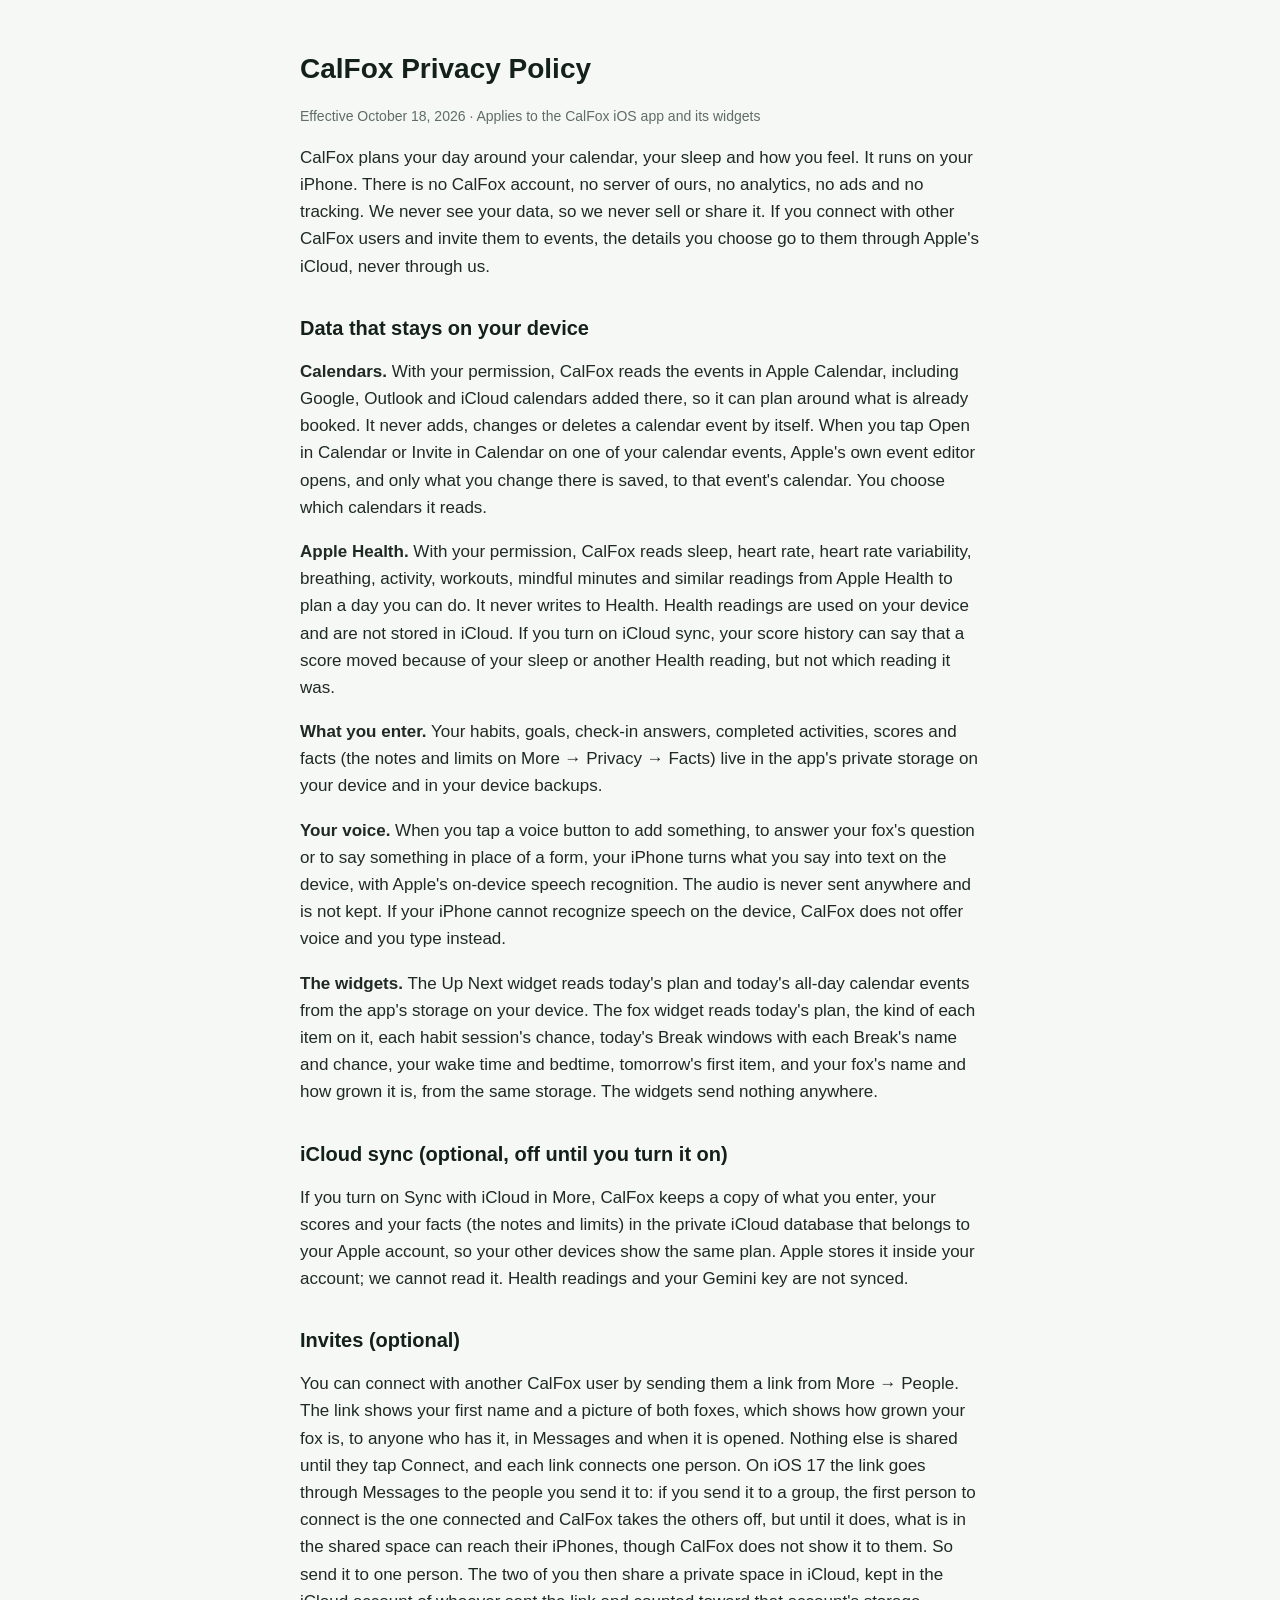
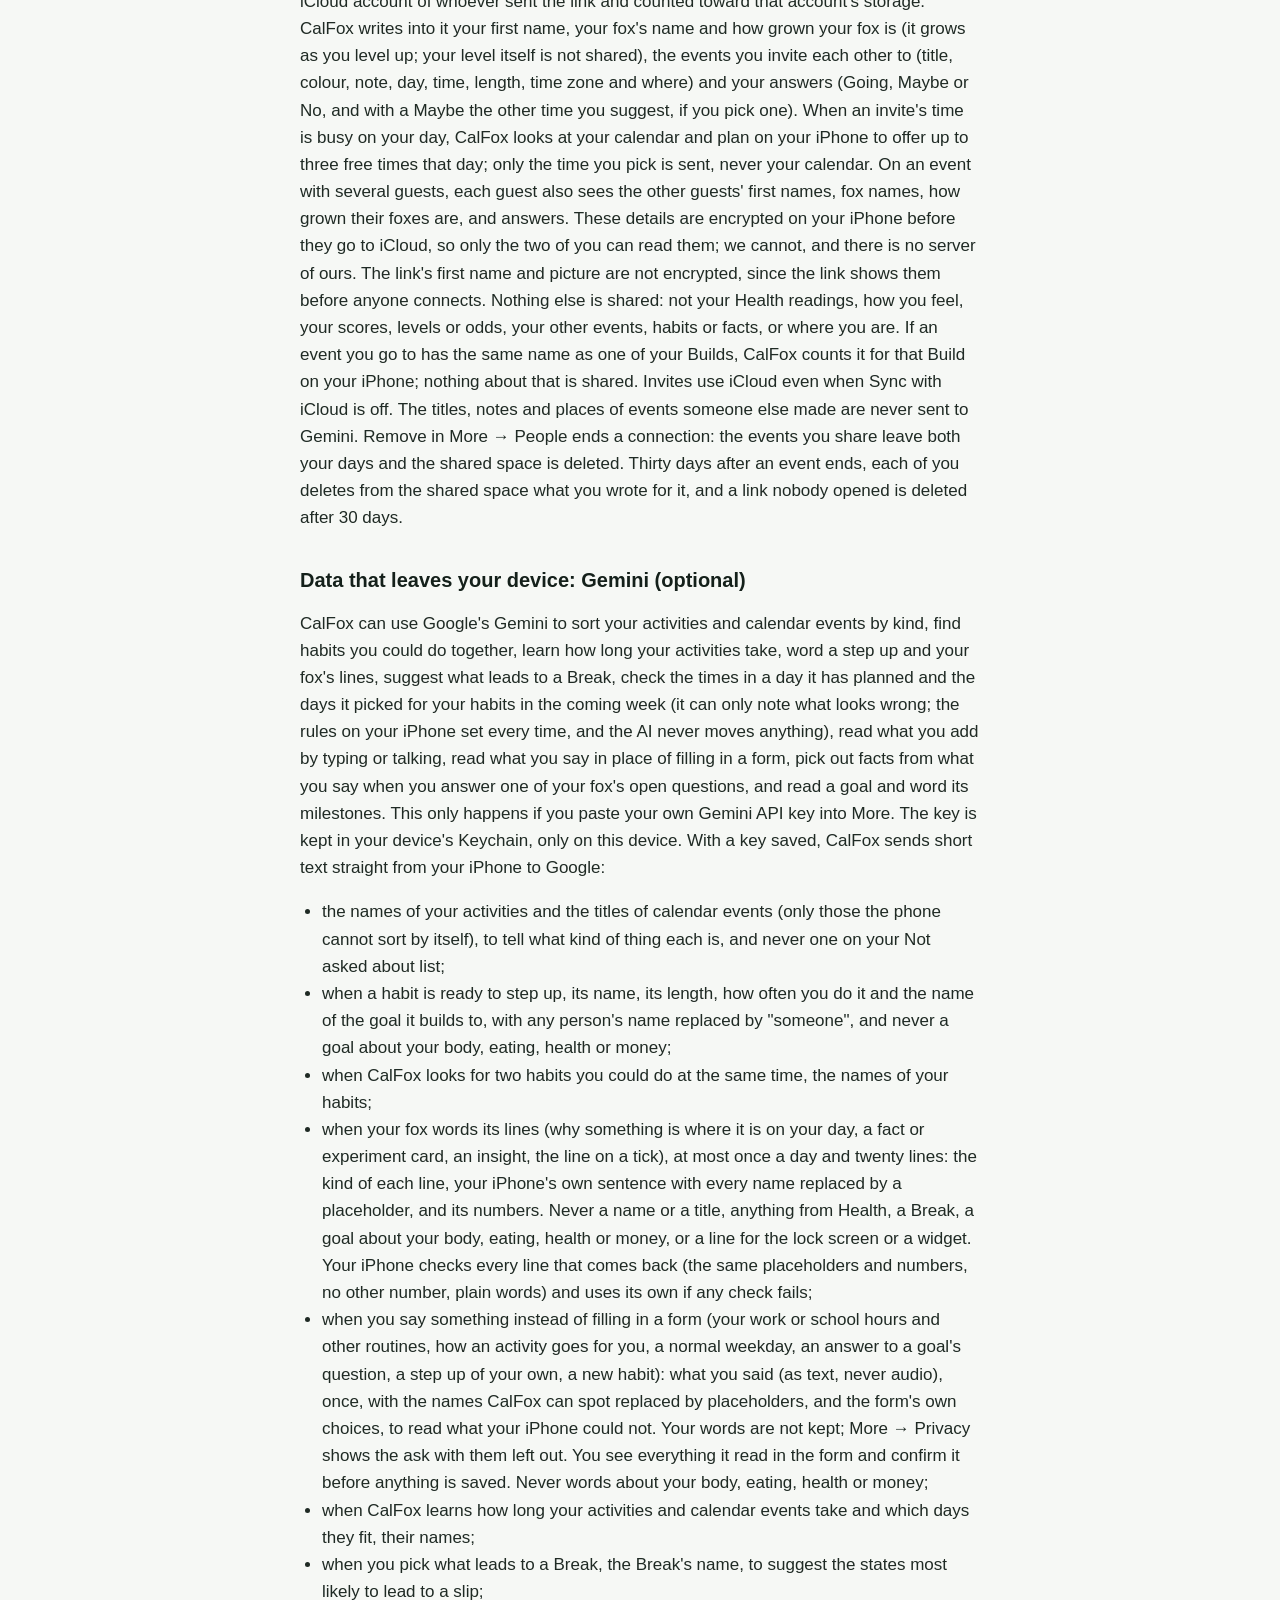
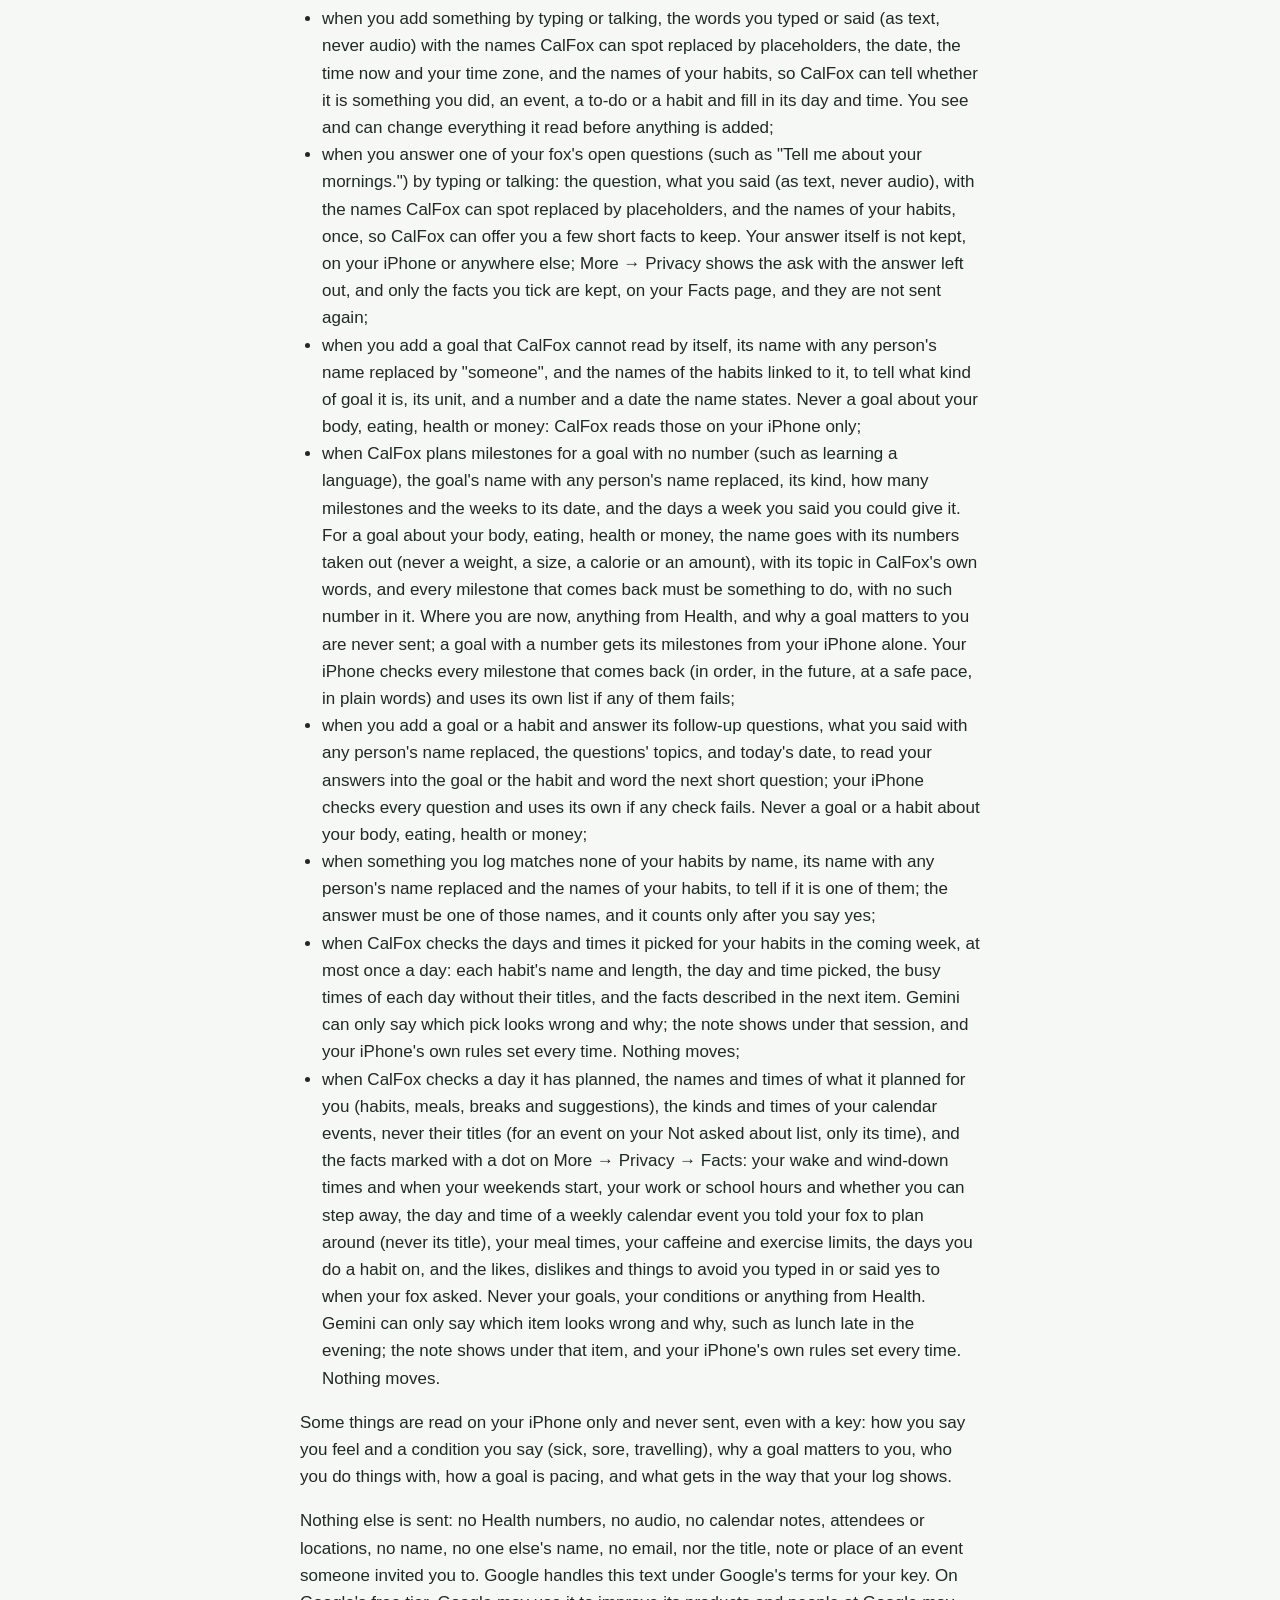
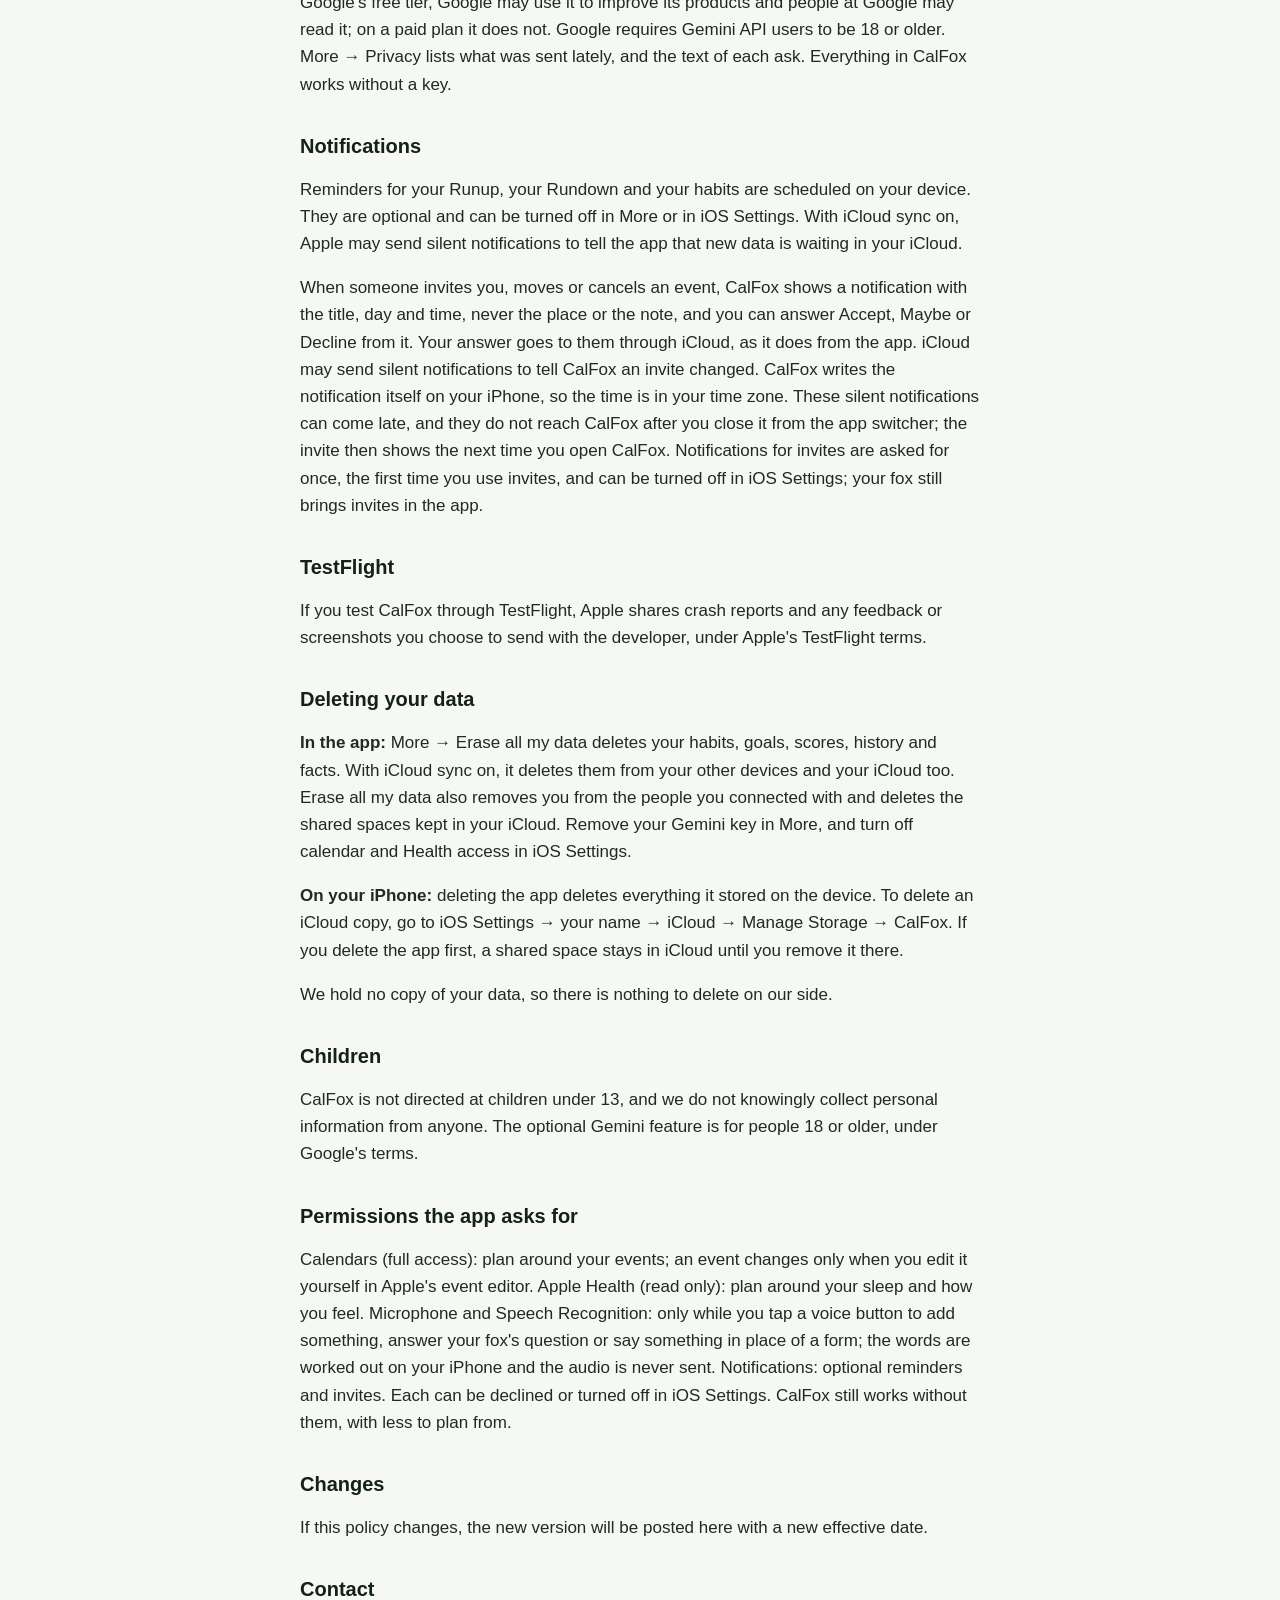
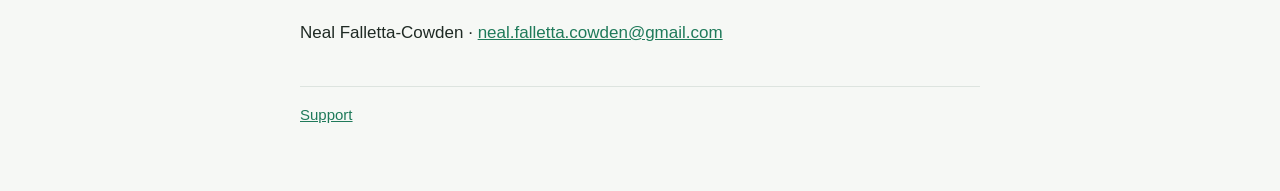
==== commit 64acd74b: "Privacy: a Maybe can carry a time you pick" ====
--- a/privacy.html
+++ b/privacy.html
@@ -23,7 +23,7 @@
 <p>If you turn on Sync with iCloud in More, CalFox keeps a copy of what you enter, your scores and your facts (the notes and limits) in the private iCloud database that belongs to your Apple account, so your other devices show the same plan. Apple stores it inside your account; we cannot read it. Health readings and your Gemini key are not synced.</p>
 
 <h2>Invites (optional)</h2>
-<p>You can connect with another CalFox user by sending them a link from More → People. The link shows your first name and a picture of both foxes, which shows how grown your fox is, to anyone who has it, in Messages and when it is opened. Nothing else is shared until they tap Connect, and each link connects one person. On iOS 17 the link goes through Messages to the people you send it to: if you send it to a group, the first person to connect is the one connected and CalFox takes the others off, but until it does, what is in the shared space can reach their iPhones, though CalFox does not show it to them. So send it to one person. The two of you then share a private space in iCloud, kept in the iCloud account of whoever sent the link and counted toward that account's storage. CalFox writes into it your first name, your fox's name and how grown your fox is (it grows as you level up; your level itself is not shared), the events you invite each other to (title, colour, note, day, time, length, time zone and where) and your answers (Going, Maybe or No). On an event with several guests, each guest also sees the other guests' first names, fox names, how grown their foxes are, and answers. These details are encrypted on your iPhone before they go to iCloud, so only the two of you can read them; we cannot, and there is no server of ours. The link's first name and picture are not encrypted, since the link shows them before anyone connects. Nothing else is shared: not your Health readings, how you feel, your scores, levels or odds, your other events, habits or facts, or where you are. If an event you go to has the same name as one of your Builds, CalFox counts it for that Build on your iPhone; nothing about that is shared. Invites use iCloud even when Sync with iCloud is off. The titles, notes and places of events someone else made are never sent to Gemini. Remove in More → People ends a connection: the events you share leave both your days and the shared space is deleted. Thirty days after an event ends, each of you deletes from the shared space what you wrote for it, and a link nobody opened is deleted after 30 days.</p>
+<p>You can connect with another CalFox user by sending them a link from More → People. The link shows your first name and a picture of both foxes, which shows how grown your fox is, to anyone who has it, in Messages and when it is opened. Nothing else is shared until they tap Connect, and each link connects one person. On iOS 17 the link goes through Messages to the people you send it to: if you send it to a group, the first person to connect is the one connected and CalFox takes the others off, but until it does, what is in the shared space can reach their iPhones, though CalFox does not show it to them. So send it to one person. The two of you then share a private space in iCloud, kept in the iCloud account of whoever sent the link and counted toward that account's storage. CalFox writes into it your first name, your fox's name and how grown your fox is (it grows as you level up; your level itself is not shared), the events you invite each other to (title, colour, note, day, time, length, time zone and where) and your answers (Going, Maybe or No, and with a Maybe the other time you suggest, if you pick one). When an invite's time is busy on your day, CalFox looks at your calendar and plan on your iPhone to offer up to three free times that day; only the time you pick is sent, never your calendar. On an event with several guests, each guest also sees the other guests' first names, fox names, how grown their foxes are, and answers. These details are encrypted on your iPhone before they go to iCloud, so only the two of you can read them; we cannot, and there is no server of ours. The link's first name and picture are not encrypted, since the link shows them before anyone connects. Nothing else is shared: not your Health readings, how you feel, your scores, levels or odds, your other events, habits or facts, or where you are. If an event you go to has the same name as one of your Builds, CalFox counts it for that Build on your iPhone; nothing about that is shared. Invites use iCloud even when Sync with iCloud is off. The titles, notes and places of events someone else made are never sent to Gemini. Remove in More → People ends a connection: the events you share leave both your days and the shared space is deleted. Thirty days after an event ends, each of you deletes from the shared space what you wrote for it, and a link nobody opened is deleted after 30 days.</p>
 
 <h2>Data that leaves your device: Gemini (optional)</h2>
 <p>CalFox can use Google's Gemini to sort your activities and calendar events by kind, find habits you could do together, learn how long your activities take, word a step up and your fox's lines, suggest what leads to a Break, check the times in a day it has planned and the days it picked for your habits in the coming week (it can only note what looks wrong; the rules on your iPhone set every time, and the AI never moves anything), read what you add by typing or talking, read what you say in place of filling in a form, pick out facts from what you say when you answer one of your fox's open questions, and read a goal and word its milestones. This only happens if you paste your own Gemini API key into More. The key is kept in your device's Keychain, only on this device. With a key saved, CalFox sends short text straight from your iPhone to Google:</p>
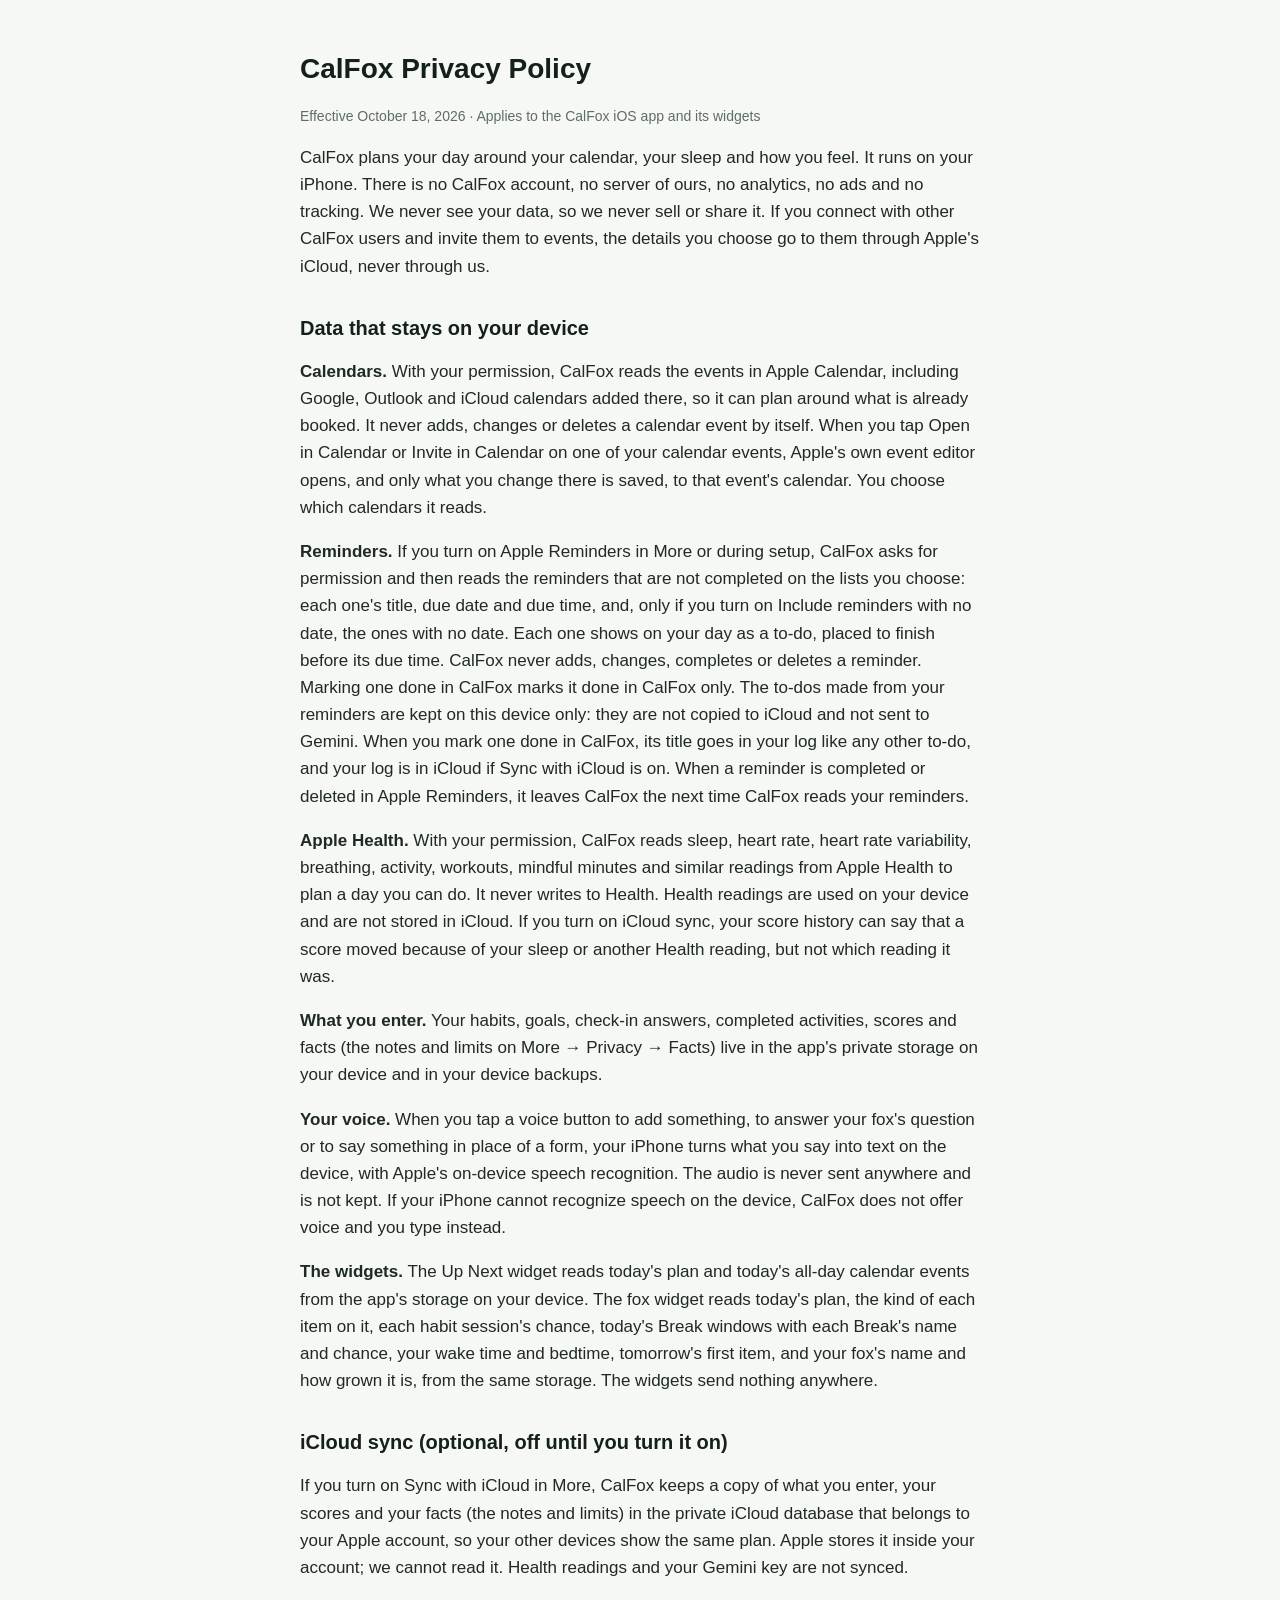
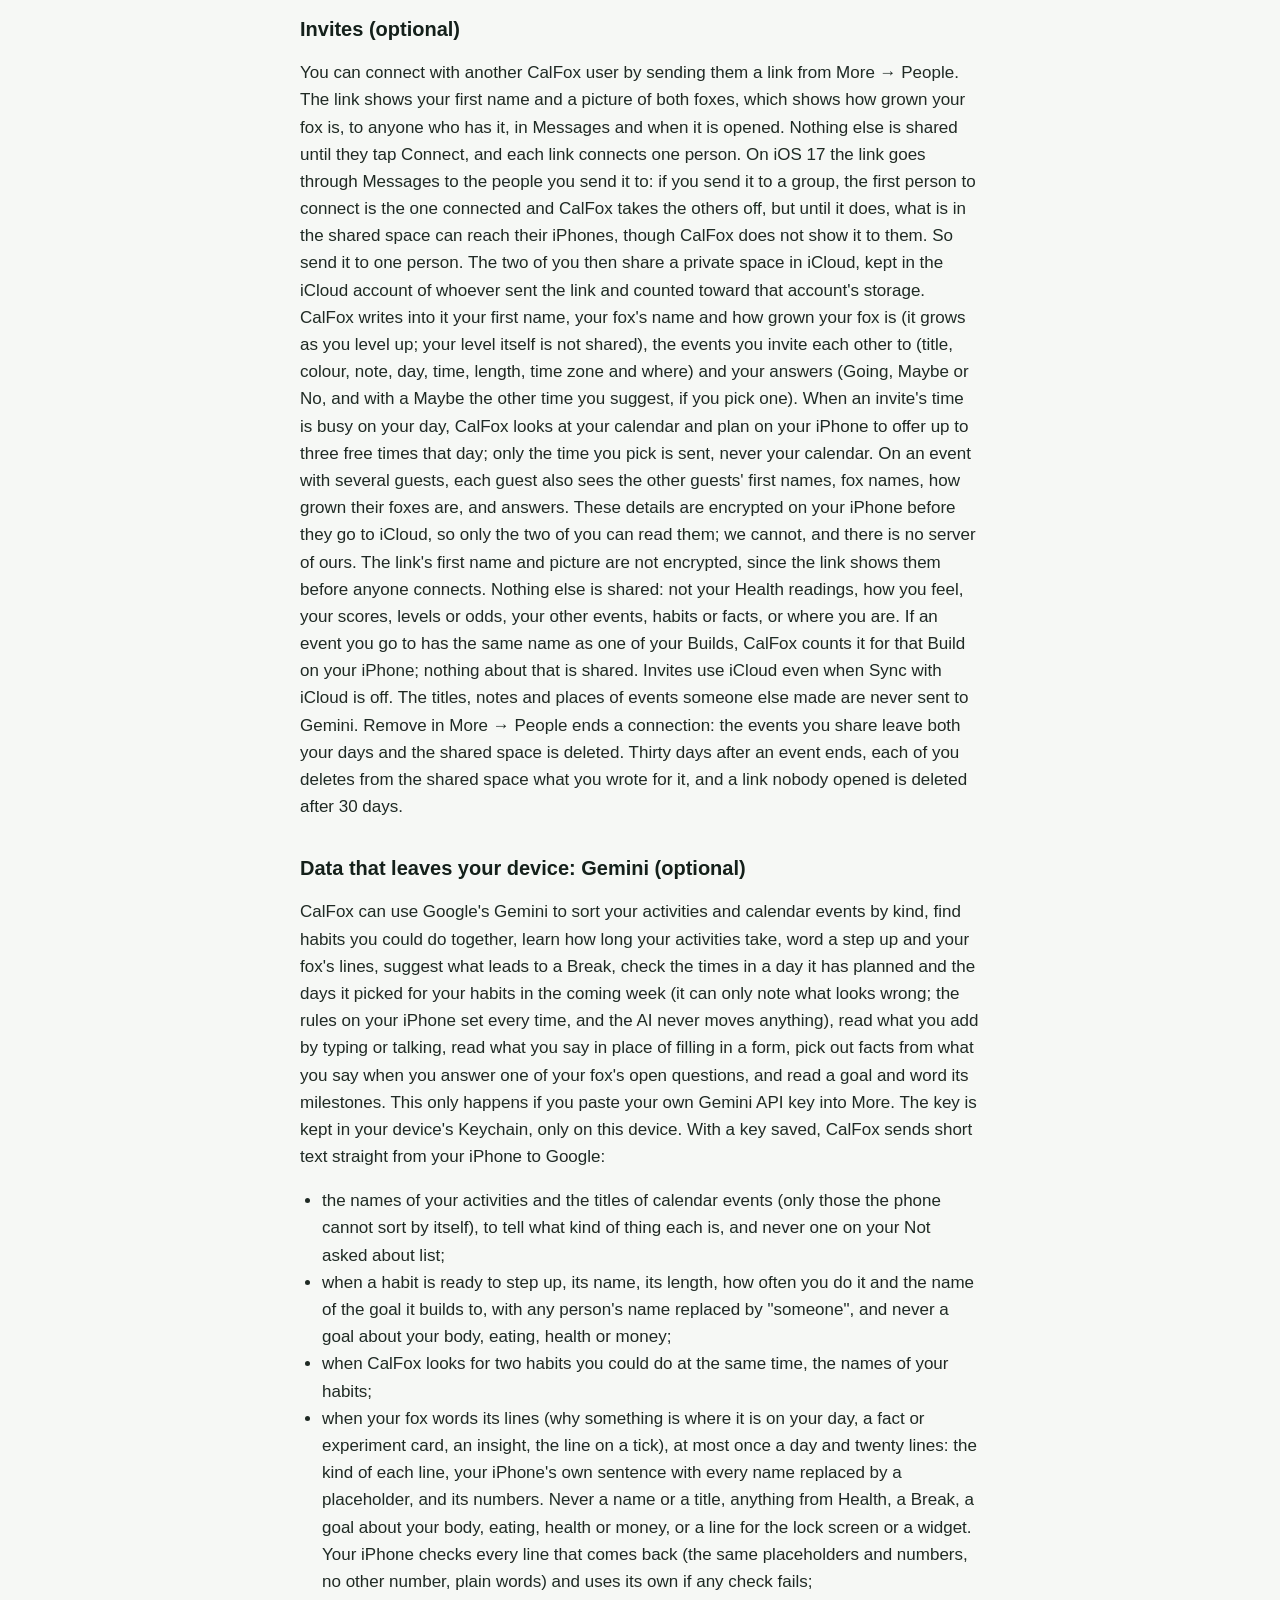
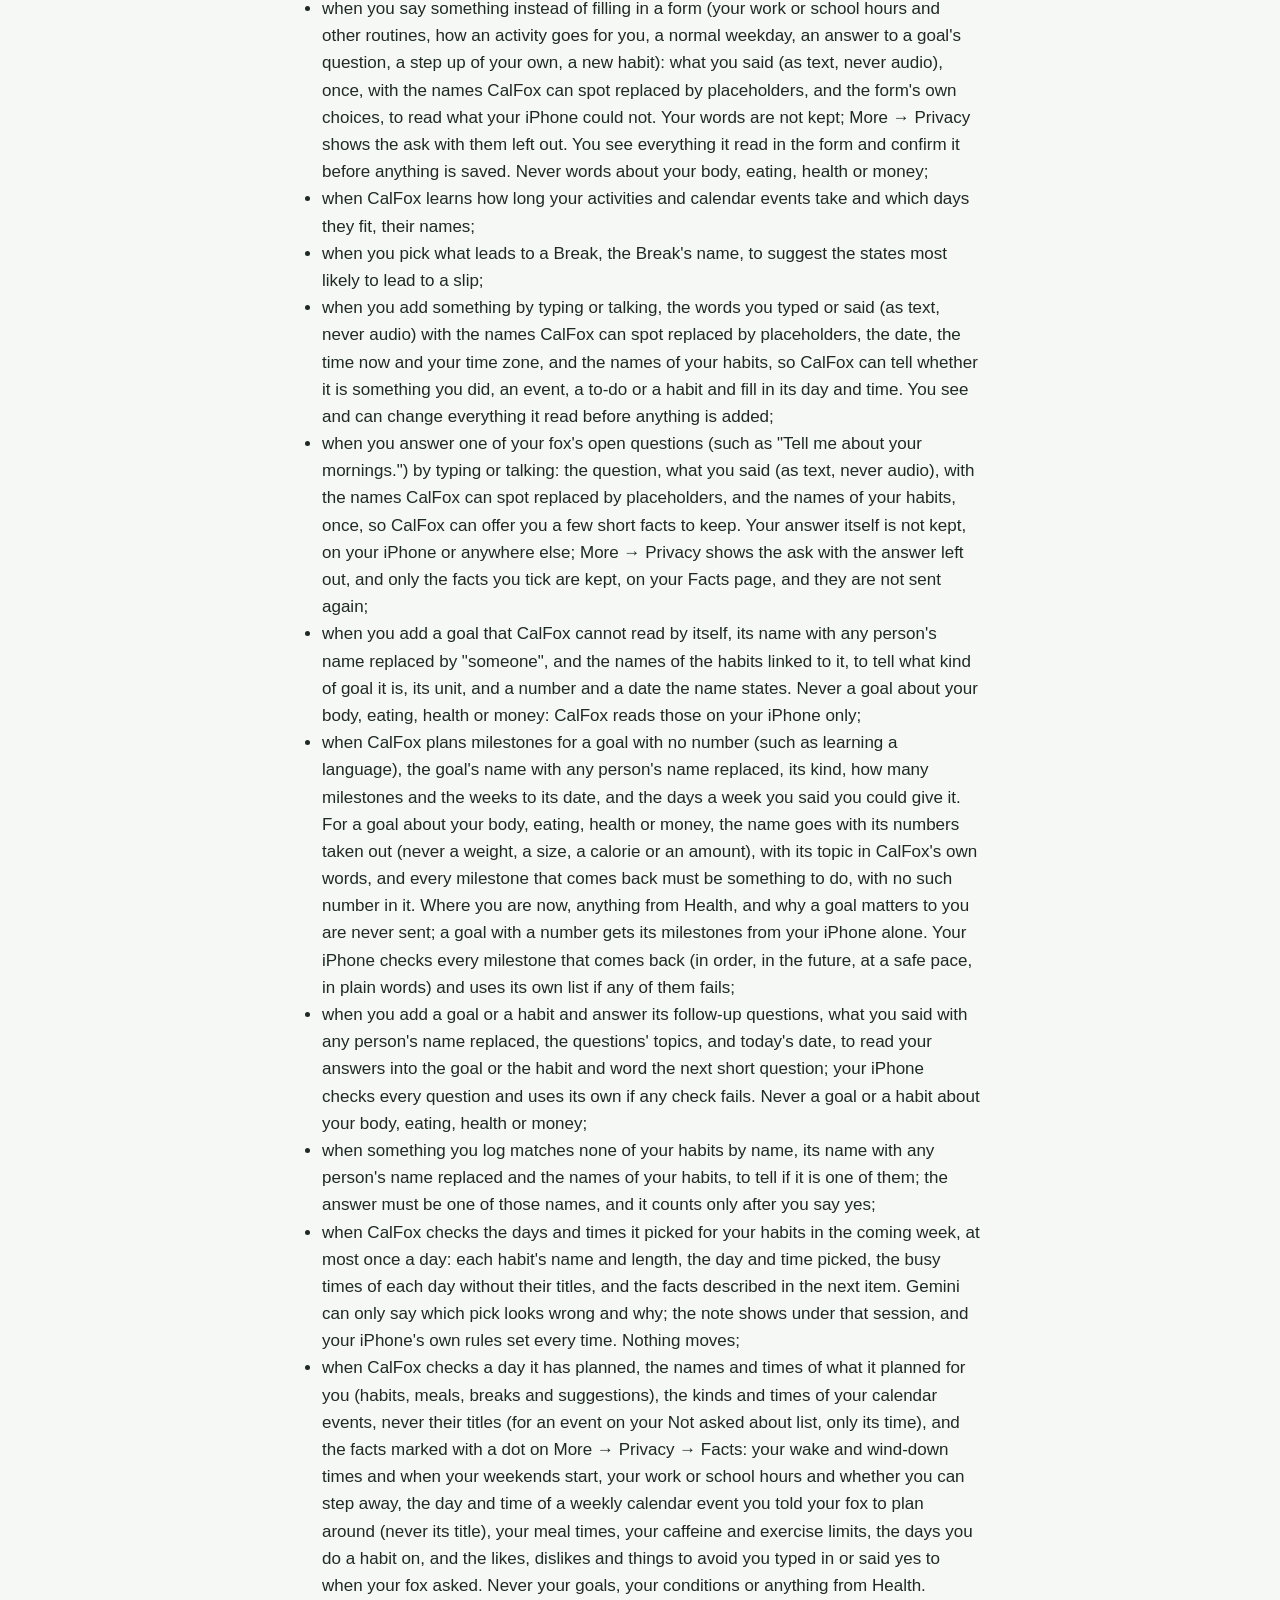
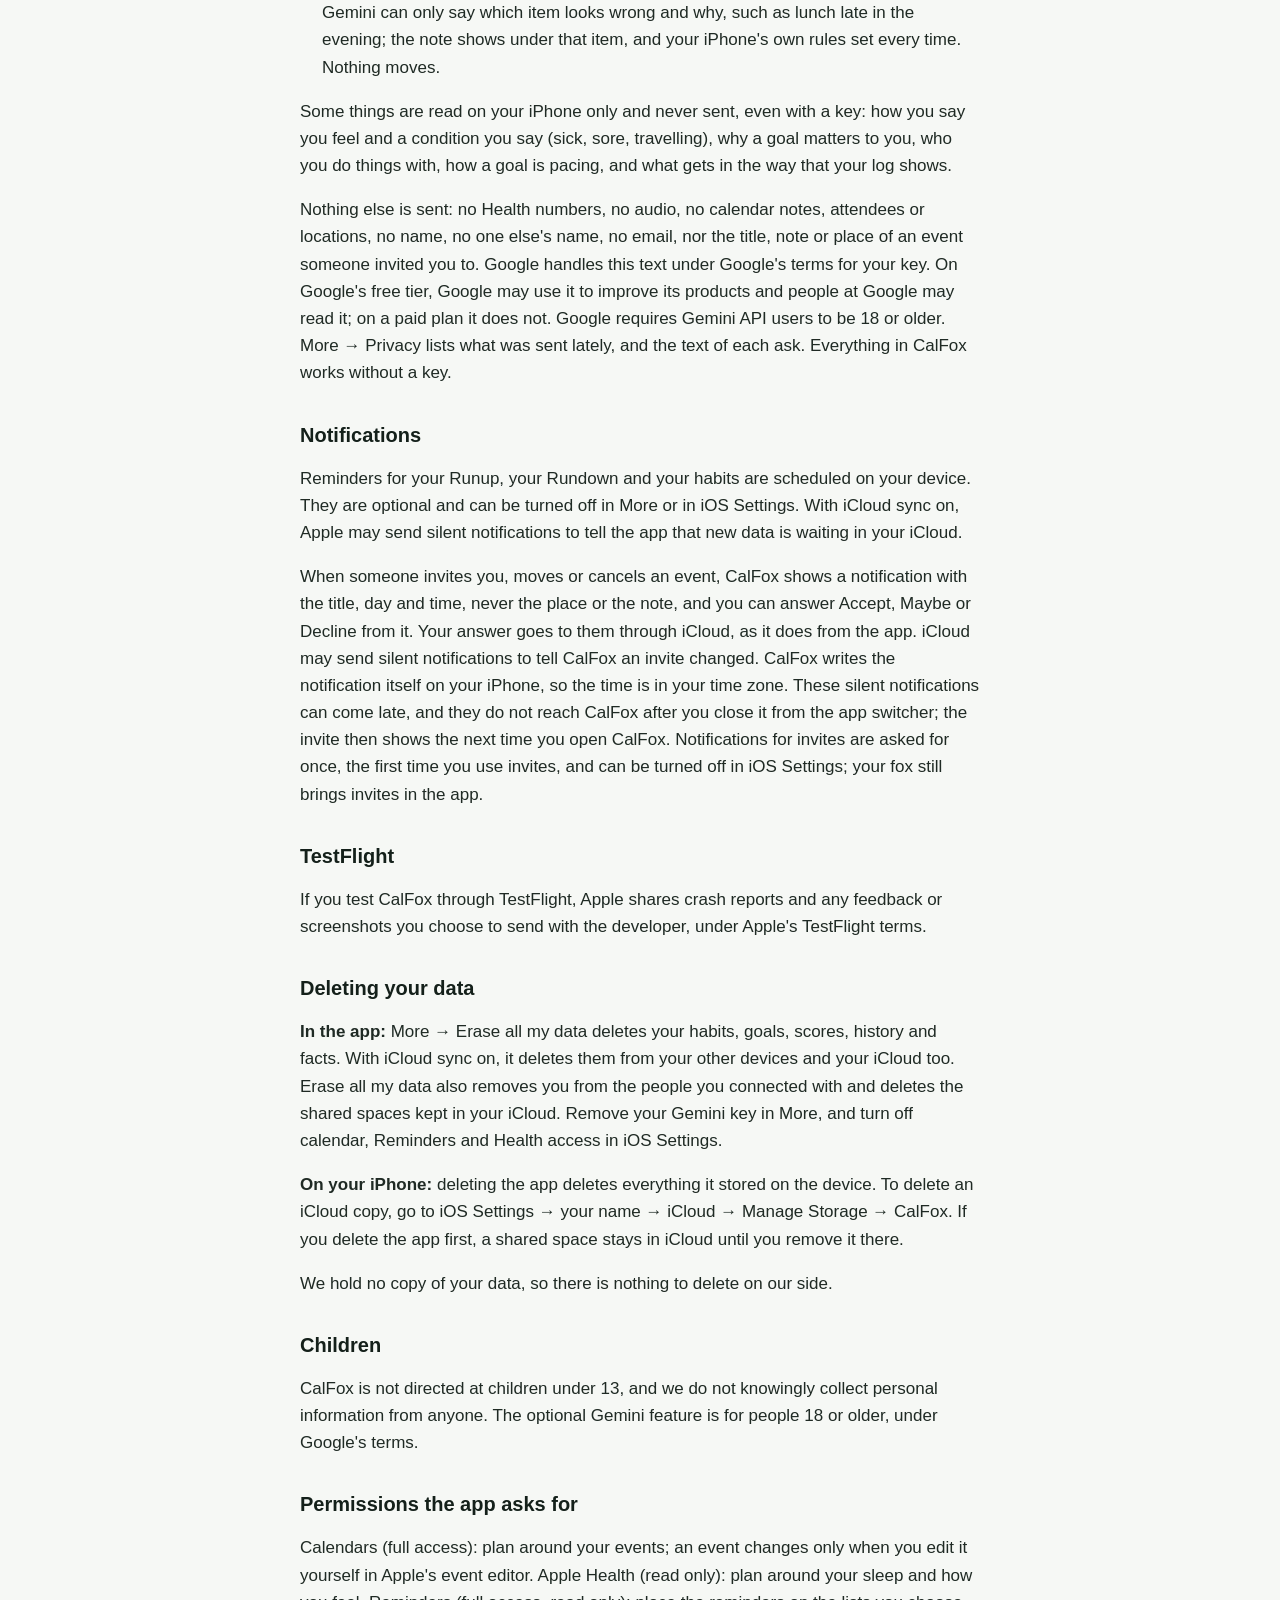
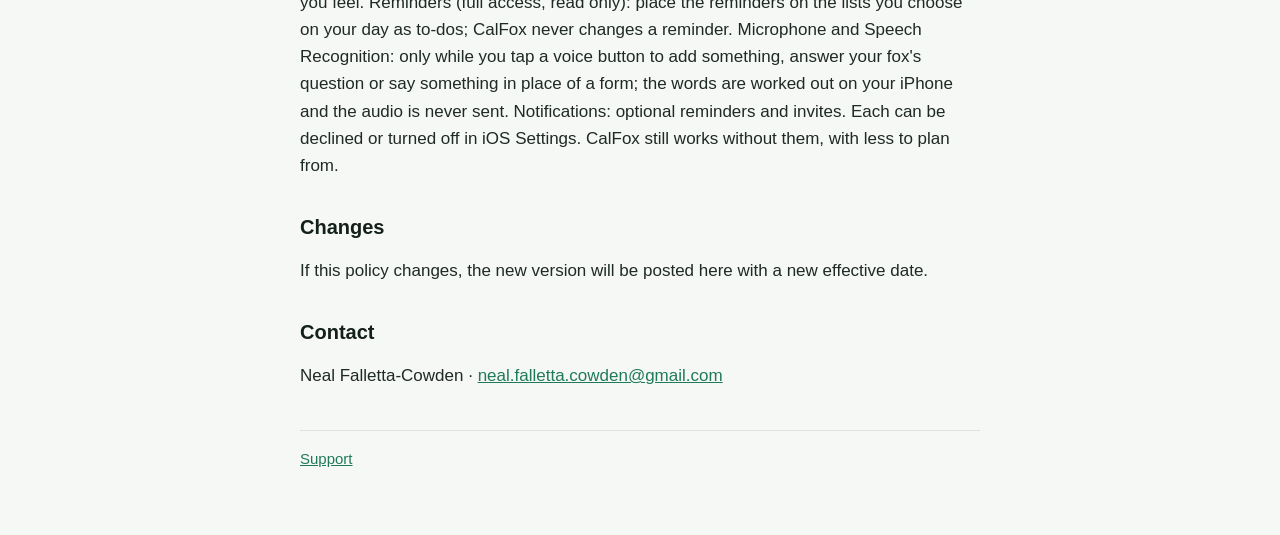
==== commit 67e4e730: "Privacy: Apple Reminders, read on the device" ====
--- a/privacy.html
+++ b/privacy.html
@@ -14,6 +14,7 @@
 
 <h2>Data that stays on your device</h2>
 <p><strong>Calendars.</strong> With your permission, CalFox reads the events in Apple Calendar, including Google, Outlook and iCloud calendars added there, so it can plan around what is already booked. It never adds, changes or deletes a calendar event by itself. When you tap Open in Calendar or Invite in Calendar on one of your calendar events, Apple's own event editor opens, and only what you change there is saved, to that event's calendar. You choose which calendars it reads.</p>
+<p><strong>Reminders.</strong> If you turn on Apple Reminders in More or during setup, CalFox asks for permission and then reads the reminders that are not completed on the lists you choose: each one's title, due date and due time, and, only if you turn on Include reminders with no date, the ones with no date. Each one shows on your day as a to-do, placed to finish before its due time. CalFox never adds, changes, completes or deletes a reminder. Marking one done in CalFox marks it done in CalFox only. The to-dos made from your reminders are kept on this device only: they are not copied to iCloud and not sent to Gemini. When you mark one done in CalFox, its title goes in your log like any other to-do, and your log is in iCloud if Sync with iCloud is on. When a reminder is completed or deleted in Apple Reminders, it leaves CalFox the next time CalFox reads your reminders.</p>
 <p><strong>Apple Health.</strong> With your permission, CalFox reads sleep, heart rate, heart rate variability, breathing, activity, workouts, mindful minutes and similar readings from Apple Health to plan a day you can do. It never writes to Health. Health readings are used on your device and are not stored in iCloud. If you turn on iCloud sync, your score history can say that a score moved because of your sleep or another Health reading, but not which reading it was.</p>
 <p><strong>What you enter.</strong> Your habits, goals, check-in answers, completed activities, scores and facts (the notes and limits on More → Privacy → Facts) live in the app's private storage on your device and in your device backups.</p>
 <p><strong>Your voice.</strong> When you tap a voice button to add something, to answer your fox's question or to say something in place of a form, your iPhone turns what you say into text on the device, with Apple's on-device speech recognition. The audio is never sent anywhere and is not kept. If your iPhone cannot recognize speech on the device, CalFox does not offer voice and you type instead.</p>
@@ -55,7 +56,7 @@
 <p>If you test CalFox through TestFlight, Apple shares crash reports and any feedback or screenshots you choose to send with the developer, under Apple's TestFlight terms.</p>
 
 <h2>Deleting your data</h2>
-<p><strong>In the app:</strong> More → Erase all my data deletes your habits, goals, scores, history and facts. With iCloud sync on, it deletes them from your other devices and your iCloud too. Erase all my data also removes you from the people you connected with and deletes the shared spaces kept in your iCloud. Remove your Gemini key in More, and turn off calendar and Health access in iOS Settings.</p>
+<p><strong>In the app:</strong> More → Erase all my data deletes your habits, goals, scores, history and facts. With iCloud sync on, it deletes them from your other devices and your iCloud too. Erase all my data also removes you from the people you connected with and deletes the shared spaces kept in your iCloud. Remove your Gemini key in More, and turn off calendar, Reminders and Health access in iOS Settings.</p>
 <p><strong>On your iPhone:</strong> deleting the app deletes everything it stored on the device. To delete an iCloud copy, go to iOS Settings → your name → iCloud → Manage Storage → CalFox. If you delete the app first, a shared space stays in iCloud until you remove it there.</p>
 <p>We hold no copy of your data, so there is nothing to delete on our side.</p>
 
@@ -63,7 +64,7 @@
 <p>CalFox is not directed at children under 13, and we do not knowingly collect personal information from anyone. The optional Gemini feature is for people 18 or older, under Google's terms.</p>
 
 <h2>Permissions the app asks for</h2>
-<p>Calendars (full access): plan around your events; an event changes only when you edit it yourself in Apple's event editor. Apple Health (read only): plan around your sleep and how you feel. Microphone and Speech Recognition: only while you tap a voice button to add something, answer your fox's question or say something in place of a form; the words are worked out on your iPhone and the audio is never sent. Notifications: optional reminders and invites. Each can be declined or turned off in iOS Settings. CalFox still works without them, with less to plan from.</p>
+<p>Calendars (full access): plan around your events; an event changes only when you edit it yourself in Apple's event editor. Apple Health (read only): plan around your sleep and how you feel. Reminders (full access, read only): place the reminders on the lists you choose on your day as to-dos; CalFox never changes a reminder. Microphone and Speech Recognition: only while you tap a voice button to add something, answer your fox's question or say something in place of a form; the words are worked out on your iPhone and the audio is never sent. Notifications: optional reminders and invites. Each can be declined or turned off in iOS Settings. CalFox still works without them, with less to plan from.</p>
 
 <h2>Changes</h2>
 <p>If this policy changes, the new version will be posted here with a new effective date.</p>
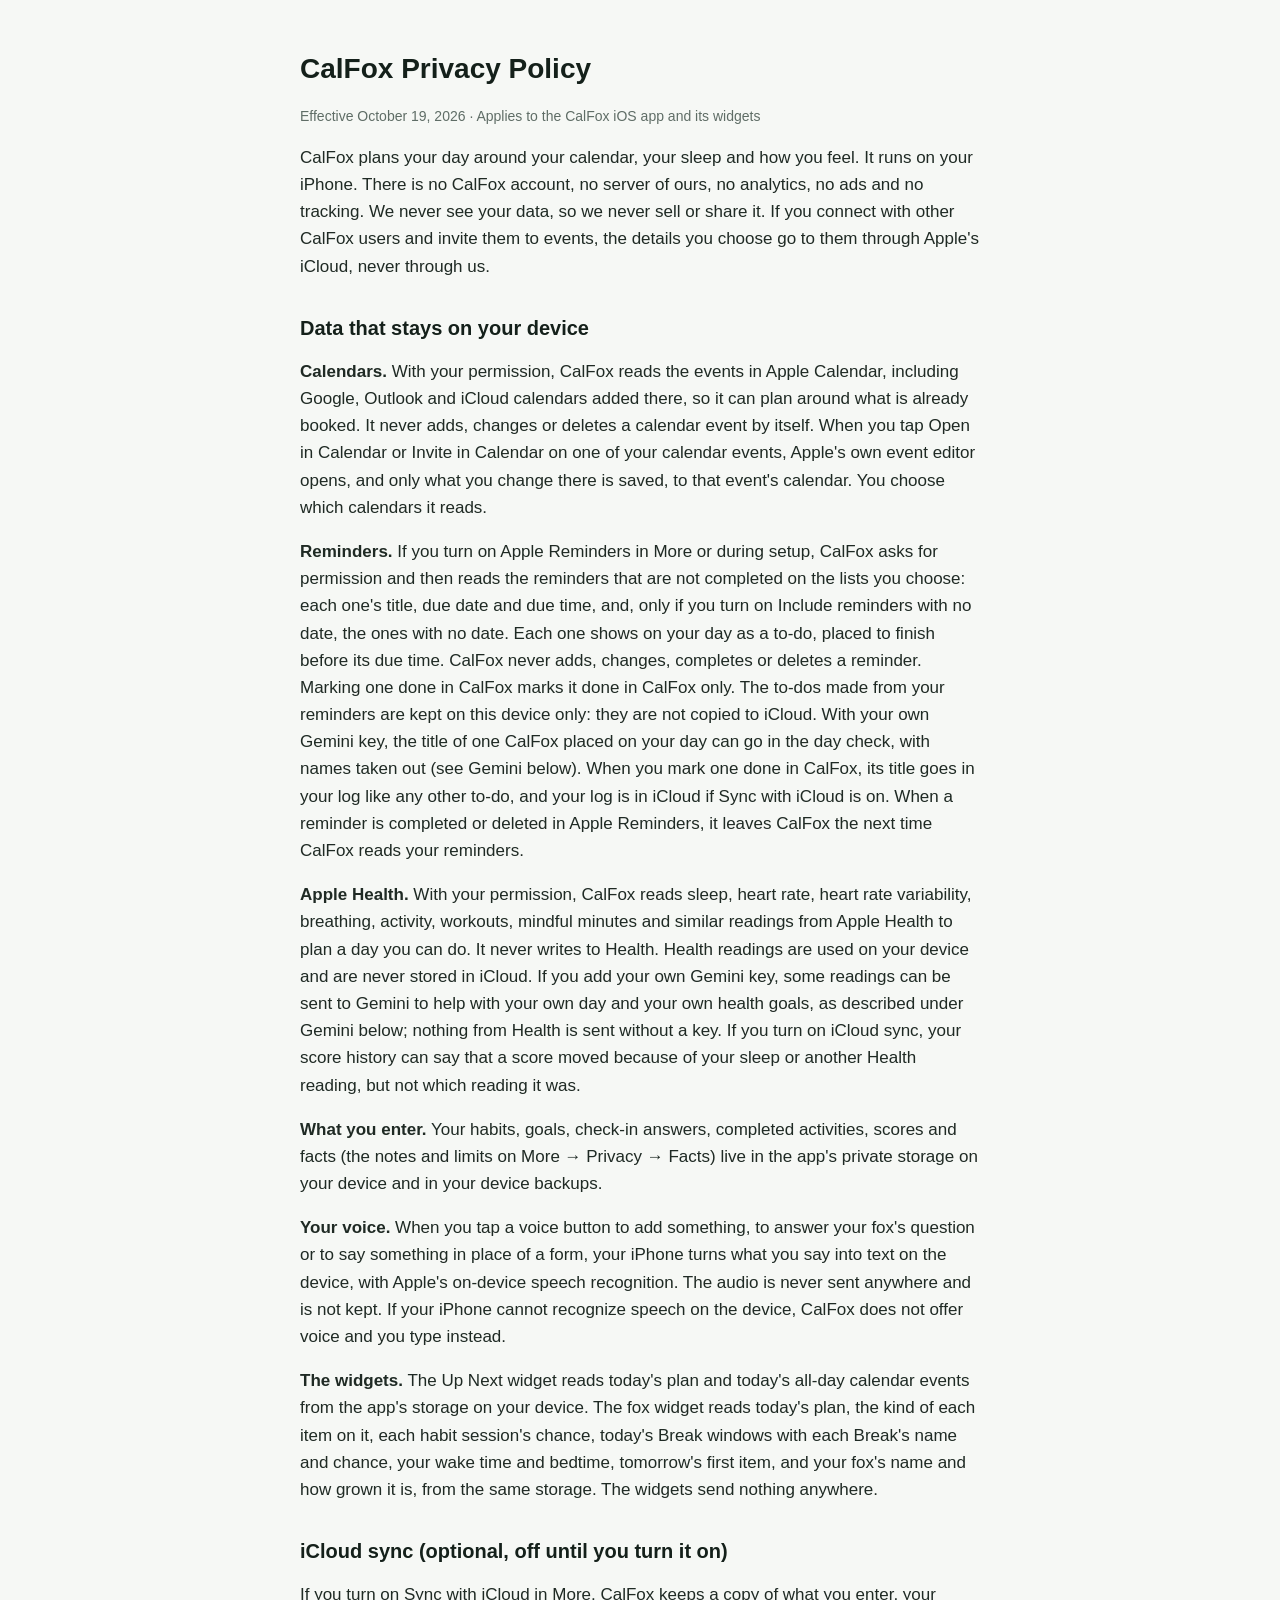
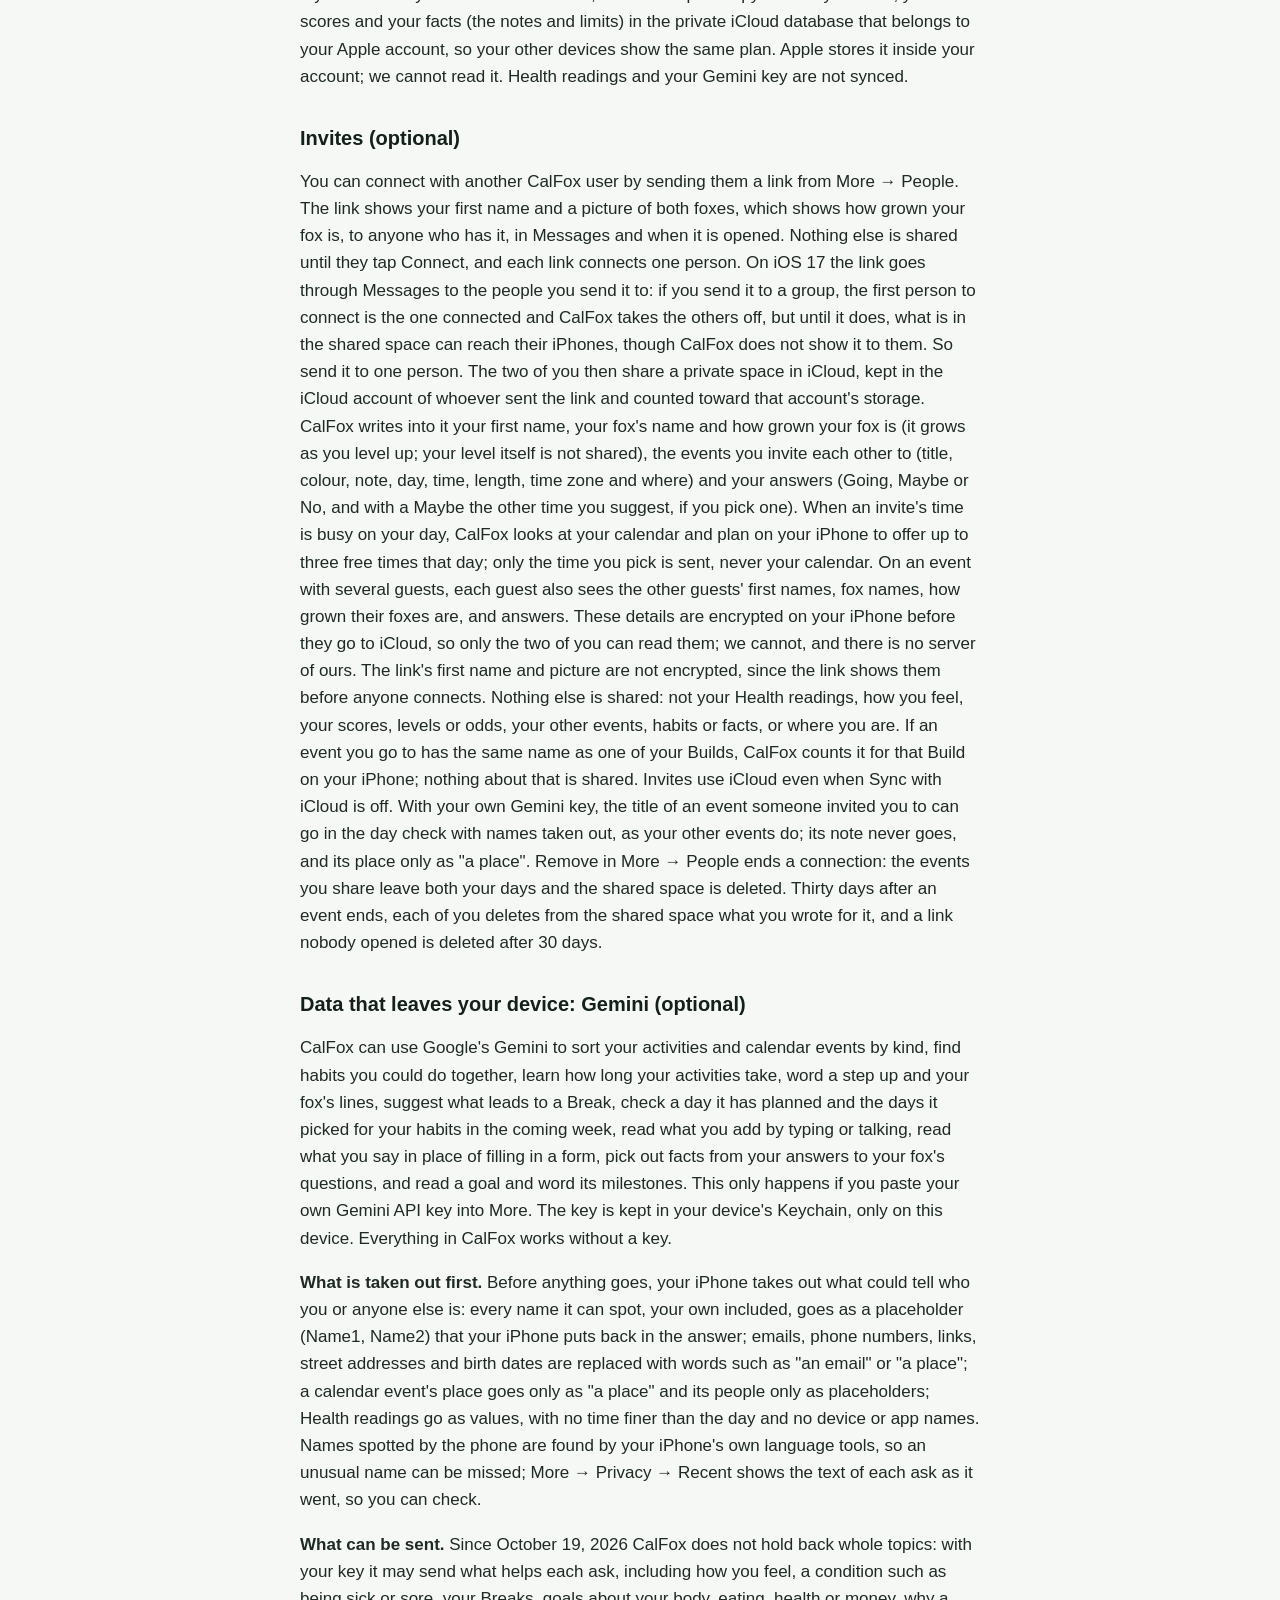
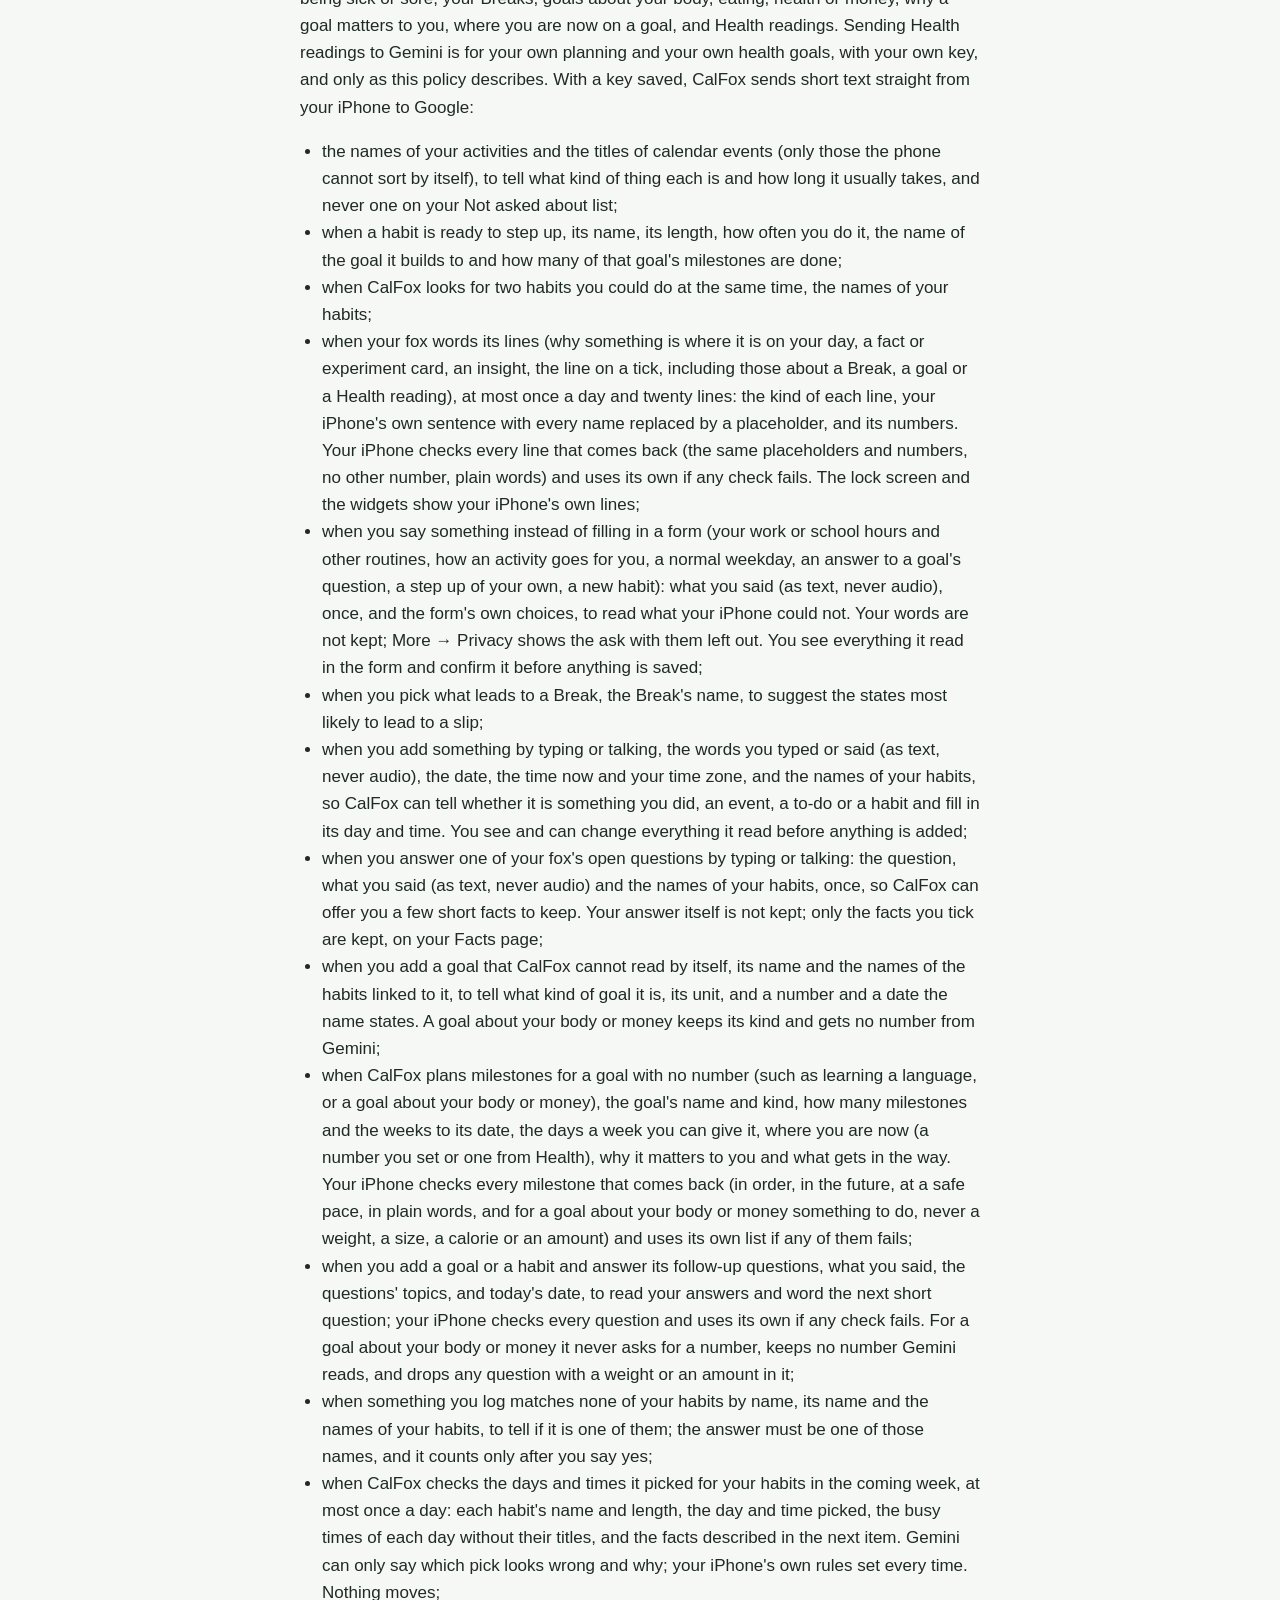
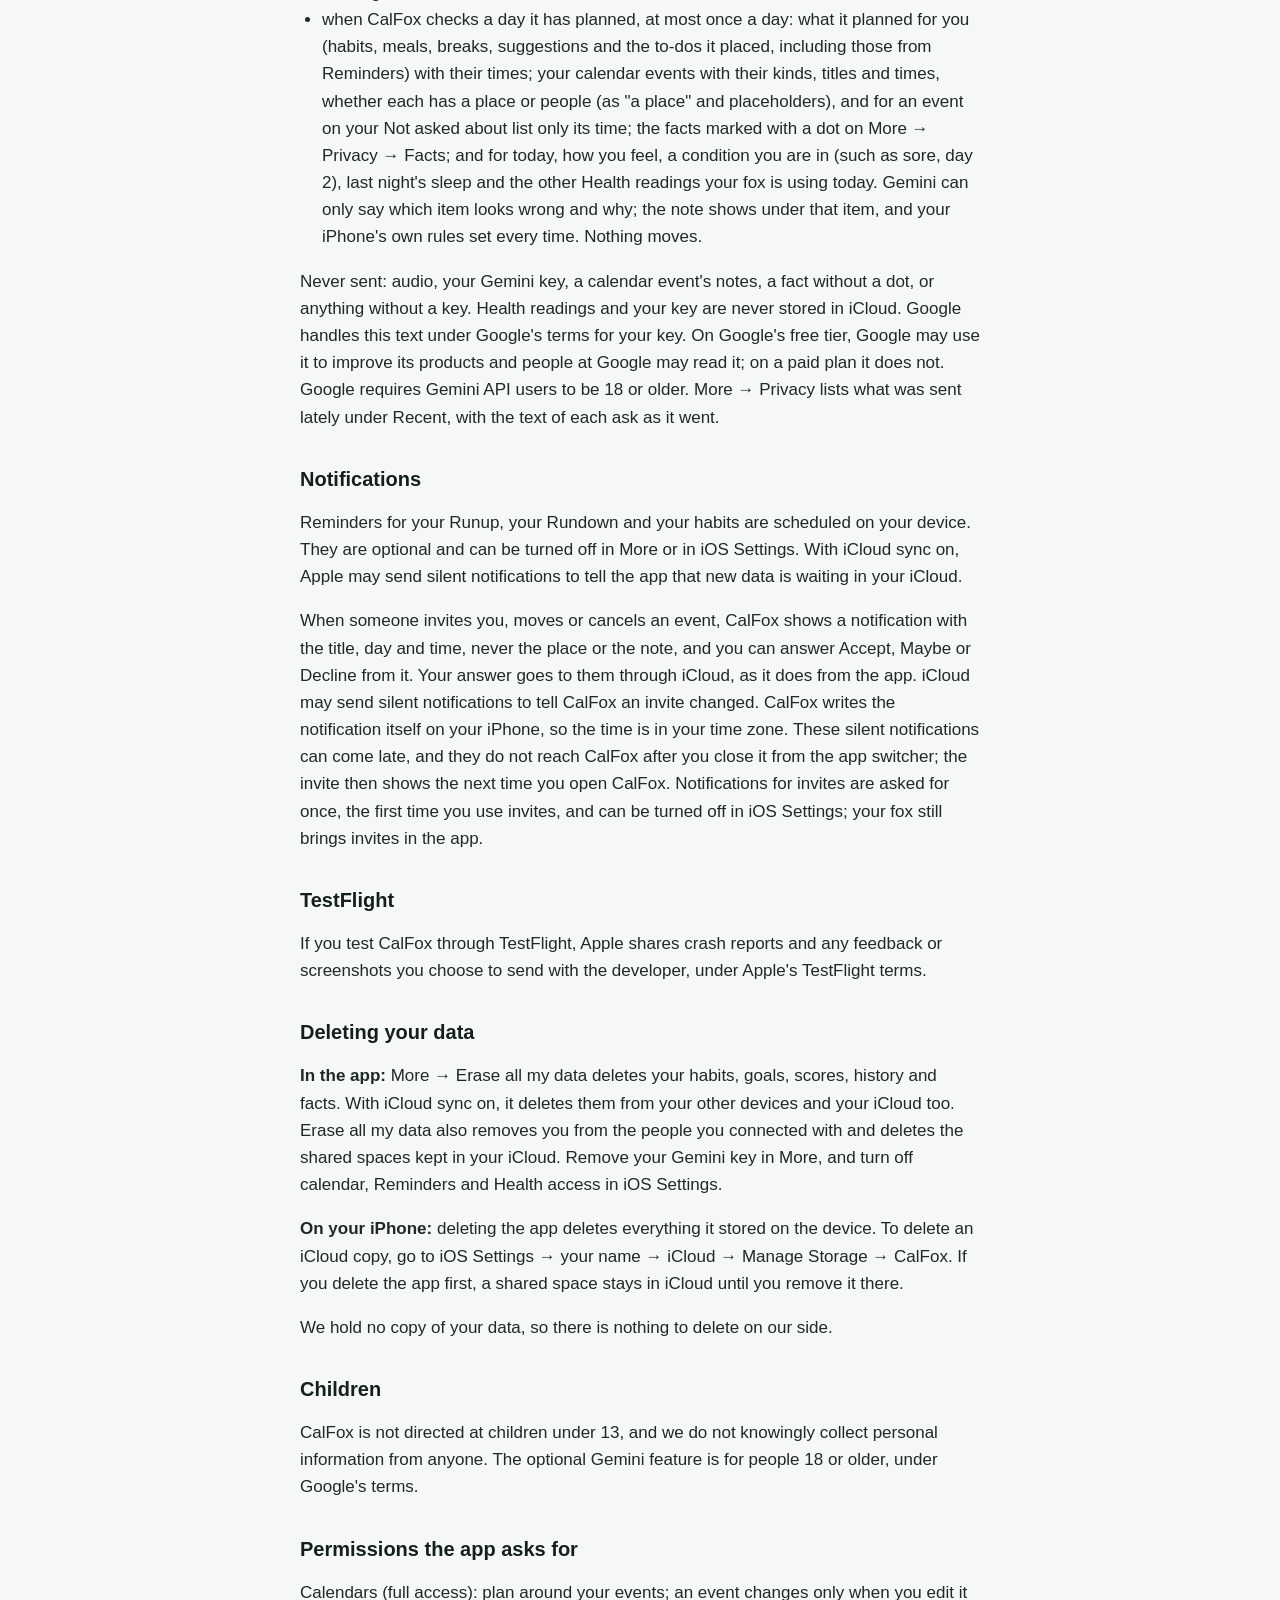
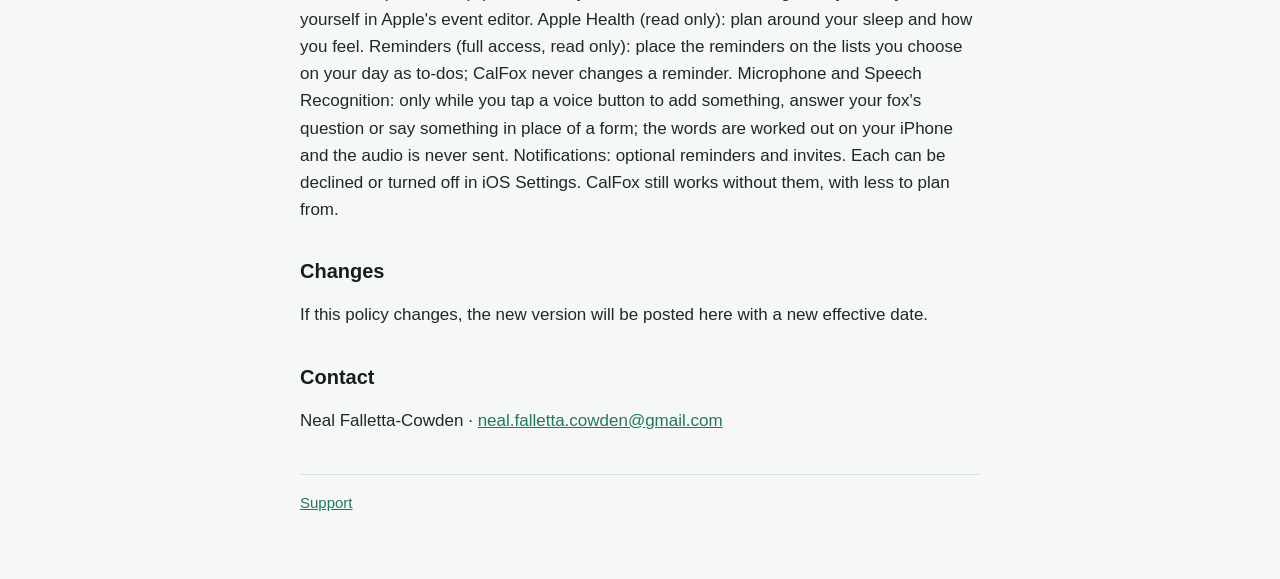
==== commit dbe9c501: "Privacy: names and contacts taken out first, then any topic may help" ====
--- a/privacy.html
+++ b/privacy.html
@@ -8,14 +8,14 @@
 </head>
 <body>
 <h1>CalFox Privacy Policy</h1>
-<p class="meta">Effective October 18, 2026 · Applies to the CalFox iOS app and its widgets</p>
+<p class="meta">Effective October 19, 2026 · Applies to the CalFox iOS app and its widgets</p>
 
 <p>CalFox plans your day around your calendar, your sleep and how you feel. It runs on your iPhone. There is no CalFox account, no server of ours, no analytics, no ads and no tracking. We never see your data, so we never sell or share it. If you connect with other CalFox users and invite them to events, the details you choose go to them through Apple's iCloud, never through us.</p>
 
 <h2>Data that stays on your device</h2>
 <p><strong>Calendars.</strong> With your permission, CalFox reads the events in Apple Calendar, including Google, Outlook and iCloud calendars added there, so it can plan around what is already booked. It never adds, changes or deletes a calendar event by itself. When you tap Open in Calendar or Invite in Calendar on one of your calendar events, Apple's own event editor opens, and only what you change there is saved, to that event's calendar. You choose which calendars it reads.</p>
-<p><strong>Reminders.</strong> If you turn on Apple Reminders in More or during setup, CalFox asks for permission and then reads the reminders that are not completed on the lists you choose: each one's title, due date and due time, and, only if you turn on Include reminders with no date, the ones with no date. Each one shows on your day as a to-do, placed to finish before its due time. CalFox never adds, changes, completes or deletes a reminder. Marking one done in CalFox marks it done in CalFox only. The to-dos made from your reminders are kept on this device only: they are not copied to iCloud and not sent to Gemini. When you mark one done in CalFox, its title goes in your log like any other to-do, and your log is in iCloud if Sync with iCloud is on. When a reminder is completed or deleted in Apple Reminders, it leaves CalFox the next time CalFox reads your reminders.</p>
-<p><strong>Apple Health.</strong> With your permission, CalFox reads sleep, heart rate, heart rate variability, breathing, activity, workouts, mindful minutes and similar readings from Apple Health to plan a day you can do. It never writes to Health. Health readings are used on your device and are not stored in iCloud. If you turn on iCloud sync, your score history can say that a score moved because of your sleep or another Health reading, but not which reading it was.</p>
+<p><strong>Reminders.</strong> If you turn on Apple Reminders in More or during setup, CalFox asks for permission and then reads the reminders that are not completed on the lists you choose: each one's title, due date and due time, and, only if you turn on Include reminders with no date, the ones with no date. Each one shows on your day as a to-do, placed to finish before its due time. CalFox never adds, changes, completes or deletes a reminder. Marking one done in CalFox marks it done in CalFox only. The to-dos made from your reminders are kept on this device only: they are not copied to iCloud. With your own Gemini key, the title of one CalFox placed on your day can go in the day check, with names taken out (see Gemini below). When you mark one done in CalFox, its title goes in your log like any other to-do, and your log is in iCloud if Sync with iCloud is on. When a reminder is completed or deleted in Apple Reminders, it leaves CalFox the next time CalFox reads your reminders.</p>
+<p><strong>Apple Health.</strong> With your permission, CalFox reads sleep, heart rate, heart rate variability, breathing, activity, workouts, mindful minutes and similar readings from Apple Health to plan a day you can do. It never writes to Health. Health readings are used on your device and are never stored in iCloud. If you add your own Gemini key, some readings can be sent to Gemini to help with your own day and your own health goals, as described under Gemini below; nothing from Health is sent without a key. If you turn on iCloud sync, your score history can say that a score moved because of your sleep or another Health reading, but not which reading it was.</p>
 <p><strong>What you enter.</strong> Your habits, goals, check-in answers, completed activities, scores and facts (the notes and limits on More → Privacy → Facts) live in the app's private storage on your device and in your device backups.</p>
 <p><strong>Your voice.</strong> When you tap a voice button to add something, to answer your fox's question or to say something in place of a form, your iPhone turns what you say into text on the device, with Apple's on-device speech recognition. The audio is never sent anywhere and is not kept. If your iPhone cannot recognize speech on the device, CalFox does not offer voice and you type instead.</p>
 <p><strong>The widgets.</strong> The Up Next widget reads today's plan and today's all-day calendar events from the app's storage on your device. The fox widget reads today's plan, the kind of each item on it, each habit session's chance, today's Break windows with each Break's name and chance, your wake time and bedtime, tomorrow's first item, and your fox's name and how grown it is, from the same storage. The widgets send nothing anywhere.</p>
@@ -24,30 +24,29 @@
 <p>If you turn on Sync with iCloud in More, CalFox keeps a copy of what you enter, your scores and your facts (the notes and limits) in the private iCloud database that belongs to your Apple account, so your other devices show the same plan. Apple stores it inside your account; we cannot read it. Health readings and your Gemini key are not synced.</p>
 
 <h2>Invites (optional)</h2>
-<p>You can connect with another CalFox user by sending them a link from More → People. The link shows your first name and a picture of both foxes, which shows how grown your fox is, to anyone who has it, in Messages and when it is opened. Nothing else is shared until they tap Connect, and each link connects one person. On iOS 17 the link goes through Messages to the people you send it to: if you send it to a group, the first person to connect is the one connected and CalFox takes the others off, but until it does, what is in the shared space can reach their iPhones, though CalFox does not show it to them. So send it to one person. The two of you then share a private space in iCloud, kept in the iCloud account of whoever sent the link and counted toward that account's storage. CalFox writes into it your first name, your fox's name and how grown your fox is (it grows as you level up; your level itself is not shared), the events you invite each other to (title, colour, note, day, time, length, time zone and where) and your answers (Going, Maybe or No, and with a Maybe the other time you suggest, if you pick one). When an invite's time is busy on your day, CalFox looks at your calendar and plan on your iPhone to offer up to three free times that day; only the time you pick is sent, never your calendar. On an event with several guests, each guest also sees the other guests' first names, fox names, how grown their foxes are, and answers. These details are encrypted on your iPhone before they go to iCloud, so only the two of you can read them; we cannot, and there is no server of ours. The link's first name and picture are not encrypted, since the link shows them before anyone connects. Nothing else is shared: not your Health readings, how you feel, your scores, levels or odds, your other events, habits or facts, or where you are. If an event you go to has the same name as one of your Builds, CalFox counts it for that Build on your iPhone; nothing about that is shared. Invites use iCloud even when Sync with iCloud is off. The titles, notes and places of events someone else made are never sent to Gemini. Remove in More → People ends a connection: the events you share leave both your days and the shared space is deleted. Thirty days after an event ends, each of you deletes from the shared space what you wrote for it, and a link nobody opened is deleted after 30 days.</p>
+<p>You can connect with another CalFox user by sending them a link from More → People. The link shows your first name and a picture of both foxes, which shows how grown your fox is, to anyone who has it, in Messages and when it is opened. Nothing else is shared until they tap Connect, and each link connects one person. On iOS 17 the link goes through Messages to the people you send it to: if you send it to a group, the first person to connect is the one connected and CalFox takes the others off, but until it does, what is in the shared space can reach their iPhones, though CalFox does not show it to them. So send it to one person. The two of you then share a private space in iCloud, kept in the iCloud account of whoever sent the link and counted toward that account's storage. CalFox writes into it your first name, your fox's name and how grown your fox is (it grows as you level up; your level itself is not shared), the events you invite each other to (title, colour, note, day, time, length, time zone and where) and your answers (Going, Maybe or No, and with a Maybe the other time you suggest, if you pick one). When an invite's time is busy on your day, CalFox looks at your calendar and plan on your iPhone to offer up to three free times that day; only the time you pick is sent, never your calendar. On an event with several guests, each guest also sees the other guests' first names, fox names, how grown their foxes are, and answers. These details are encrypted on your iPhone before they go to iCloud, so only the two of you can read them; we cannot, and there is no server of ours. The link's first name and picture are not encrypted, since the link shows them before anyone connects. Nothing else is shared: not your Health readings, how you feel, your scores, levels or odds, your other events, habits or facts, or where you are. If an event you go to has the same name as one of your Builds, CalFox counts it for that Build on your iPhone; nothing about that is shared. Invites use iCloud even when Sync with iCloud is off. With your own Gemini key, the title of an event someone invited you to can go in the day check with names taken out, as your other events do; its note never goes, and its place only as "a place". Remove in More → People ends a connection: the events you share leave both your days and the shared space is deleted. Thirty days after an event ends, each of you deletes from the shared space what you wrote for it, and a link nobody opened is deleted after 30 days.</p>
 
 <h2>Data that leaves your device: Gemini (optional)</h2>
-<p>CalFox can use Google's Gemini to sort your activities and calendar events by kind, find habits you could do together, learn how long your activities take, word a step up and your fox's lines, suggest what leads to a Break, check the times in a day it has planned and the days it picked for your habits in the coming week (it can only note what looks wrong; the rules on your iPhone set every time, and the AI never moves anything), read what you add by typing or talking, read what you say in place of filling in a form, pick out facts from what you say when you answer one of your fox's open questions, and read a goal and word its milestones. This only happens if you paste your own Gemini API key into More. The key is kept in your device's Keychain, only on this device. With a key saved, CalFox sends short text straight from your iPhone to Google:</p>
+<p>CalFox can use Google's Gemini to sort your activities and calendar events by kind, find habits you could do together, learn how long your activities take, word a step up and your fox's lines, suggest what leads to a Break, check a day it has planned and the days it picked for your habits in the coming week, read what you add by typing or talking, read what you say in place of filling in a form, pick out facts from your answers to your fox's questions, and read a goal and word its milestones. This only happens if you paste your own Gemini API key into More. The key is kept in your device's Keychain, only on this device. Everything in CalFox works without a key.</p>
+<p><strong>What is taken out first.</strong> Before anything goes, your iPhone takes out what could tell who you or anyone else is: every name it can spot, your own included, goes as a placeholder (Name1, Name2) that your iPhone puts back in the answer; emails, phone numbers, links, street addresses and birth dates are replaced with words such as "an email" or "a place"; a calendar event's place goes only as "a place" and its people only as placeholders; Health readings go as values, with no time finer than the day and no device or app names. Names spotted by the phone are found by your iPhone's own language tools, so an unusual name can be missed; More → Privacy → Recent shows the text of each ask as it went, so you can check.</p>
+<p><strong>What can be sent.</strong> Since October 19, 2026 CalFox does not hold back whole topics: with your key it may send what helps each ask, including how you feel, a condition such as being sick or sore, your Breaks, goals about your body, eating, health or money, why a goal matters to you, where you are now on a goal, and Health readings. Sending Health readings to Gemini is for your own planning and your own health goals, with your own key, and only as this policy describes. With a key saved, CalFox sends short text straight from your iPhone to Google:</p>
 <ul>
-<li>the names of your activities and the titles of calendar events (only those the phone cannot sort by itself), to tell what kind of thing each is, and never one on your Not asked about list;</li>
-<li>when a habit is ready to step up, its name, its length, how often you do it and the name of the goal it builds to, with any person's name replaced by "someone", and never a goal about your body, eating, health or money;</li>
+<li>the names of your activities and the titles of calendar events (only those the phone cannot sort by itself), to tell what kind of thing each is and how long it usually takes, and never one on your Not asked about list;</li>
+<li>when a habit is ready to step up, its name, its length, how often you do it, the name of the goal it builds to and how many of that goal's milestones are done;</li>
 <li>when CalFox looks for two habits you could do at the same time, the names of your habits;</li>
-<li>when your fox words its lines (why something is where it is on your day, a fact or experiment card, an insight, the line on a tick), at most once a day and twenty lines: the kind of each line, your iPhone's own sentence with every name replaced by a placeholder, and its numbers. Never a name or a title, anything from Health, a Break, a goal about your body, eating, health or money, or a line for the lock screen or a widget. Your iPhone checks every line that comes back (the same placeholders and numbers, no other number, plain words) and uses its own if any check fails;</li>
-<li>when you say something instead of filling in a form (your work or school hours and other routines, how an activity goes for you, a normal weekday, an answer to a goal's question, a step up of your own, a new habit): what you said (as text, never audio), once, with the names CalFox can spot replaced by placeholders, and the form's own choices, to read what your iPhone could not. Your words are not kept; More → Privacy shows the ask with them left out. You see everything it read in the form and confirm it before anything is saved. Never words about your body, eating, health or money;</li>
-<li>when CalFox learns how long your activities and calendar events take and which days they fit, their names;</li>
+<li>when your fox words its lines (why something is where it is on your day, a fact or experiment card, an insight, the line on a tick, including those about a Break, a goal or a Health reading), at most once a day and twenty lines: the kind of each line, your iPhone's own sentence with every name replaced by a placeholder, and its numbers. Your iPhone checks every line that comes back (the same placeholders and numbers, no other number, plain words) and uses its own if any check fails. The lock screen and the widgets show your iPhone's own lines;</li>
+<li>when you say something instead of filling in a form (your work or school hours and other routines, how an activity goes for you, a normal weekday, an answer to a goal's question, a step up of your own, a new habit): what you said (as text, never audio), once, and the form's own choices, to read what your iPhone could not. Your words are not kept; More → Privacy shows the ask with them left out. You see everything it read in the form and confirm it before anything is saved;</li>
 <li>when you pick what leads to a Break, the Break's name, to suggest the states most likely to lead to a slip;</li>
-<li>when you add something by typing or talking, the words you typed or said (as text, never audio) with the names CalFox can spot replaced by placeholders, the date, the time now and your time zone, and the names of your habits, so CalFox can tell whether it is something you did, an event, a to-do or a habit and fill in its day and time. You see and can change everything it read before anything is added;</li>
-<li>when you answer one of your fox's open questions (such as "Tell me about your mornings.") by typing or talking: the question, what you said (as text, never audio), with the names CalFox can spot replaced by placeholders, and the names of your habits, once, so CalFox can offer you a few short facts to keep. Your answer itself is not kept, on your iPhone or anywhere else; More → Privacy shows the ask with the answer left out, and only the facts you tick are kept, on your Facts page, and they are not sent again;</li>
-<li>when you add a goal that CalFox cannot read by itself, its name with any person's name replaced by "someone", and the names of the habits linked to it, to tell what kind of goal it is, its unit, and a number and a date the name states. Never a goal about your body, eating, health or money: CalFox reads those on your iPhone only;</li>
-<li>when CalFox plans milestones for a goal with no number (such as learning a language), the goal's name with any person's name replaced, its kind, how many milestones and the weeks to its date, and the days a week you said you could give it. For a goal about your body, eating, health or money, the name goes with its numbers taken out (never a weight, a size, a calorie or an amount), with its topic in CalFox's own words, and every milestone that comes back must be something to do, with no such number in it. Where you are now, anything from Health, and why a goal matters to you are never sent; a goal with a number gets its milestones from your iPhone alone. Your iPhone checks every milestone that comes back (in order, in the future, at a safe pace, in plain words) and uses its own list if any of them fails;</li>
-<li>when you add a goal or a habit and answer its follow-up questions, what you said with any person's name replaced, the questions' topics, and today's date, to read your answers into the goal or the habit and word the next short question; your iPhone checks every question and uses its own if any check fails. Never a goal or a habit about your body, eating, health or money;</li>
-<li>when something you log matches none of your habits by name, its name with any person's name replaced and the names of your habits, to tell if it is one of them; the answer must be one of those names, and it counts only after you say yes;</li>
-<li>when CalFox checks the days and times it picked for your habits in the coming week, at most once a day: each habit's name and length, the day and time picked, the busy times of each day without their titles, and the facts described in the next item. Gemini can only say which pick looks wrong and why; the note shows under that session, and your iPhone's own rules set every time. Nothing moves;</li>
-<li>when CalFox checks a day it has planned, the names and times of what it planned for you (habits, meals, breaks and suggestions), the kinds and times of your calendar events, never their titles (for an event on your Not asked about list, only its time), and the facts marked with a dot on More → Privacy → Facts: your wake and wind-down times and when your weekends start, your work or school hours and whether you can step away, the day and time of a weekly calendar event you told your fox to plan around (never its title), your meal times, your caffeine and exercise limits, the days you do a habit on, and the likes, dislikes and things to avoid you typed in or said yes to when your fox asked. Never your goals, your conditions or anything from Health. Gemini can only say which item looks wrong and why, such as lunch late in the evening; the note shows under that item, and your iPhone's own rules set every time. Nothing moves.</li>
+<li>when you add something by typing or talking, the words you typed or said (as text, never audio), the date, the time now and your time zone, and the names of your habits, so CalFox can tell whether it is something you did, an event, a to-do or a habit and fill in its day and time. You see and can change everything it read before anything is added;</li>
+<li>when you answer one of your fox's open questions by typing or talking: the question, what you said (as text, never audio) and the names of your habits, once, so CalFox can offer you a few short facts to keep. Your answer itself is not kept; only the facts you tick are kept, on your Facts page;</li>
+<li>when you add a goal that CalFox cannot read by itself, its name and the names of the habits linked to it, to tell what kind of goal it is, its unit, and a number and a date the name states. A goal about your body or money keeps its kind and gets no number from Gemini;</li>
+<li>when CalFox plans milestones for a goal with no number (such as learning a language, or a goal about your body or money), the goal's name and kind, how many milestones and the weeks to its date, the days a week you can give it, where you are now (a number you set or one from Health), why it matters to you and what gets in the way. Your iPhone checks every milestone that comes back (in order, in the future, at a safe pace, in plain words, and for a goal about your body or money something to do, never a weight, a size, a calorie or an amount) and uses its own list if any of them fails;</li>
+<li>when you add a goal or a habit and answer its follow-up questions, what you said, the questions' topics, and today's date, to read your answers and word the next short question; your iPhone checks every question and uses its own if any check fails. For a goal about your body or money it never asks for a number, keeps no number Gemini reads, and drops any question with a weight or an amount in it;</li>
+<li>when something you log matches none of your habits by name, its name and the names of your habits, to tell if it is one of them; the answer must be one of those names, and it counts only after you say yes;</li>
+<li>when CalFox checks the days and times it picked for your habits in the coming week, at most once a day: each habit's name and length, the day and time picked, the busy times of each day without their titles, and the facts described in the next item. Gemini can only say which pick looks wrong and why; your iPhone's own rules set every time. Nothing moves;</li>
+<li>when CalFox checks a day it has planned, at most once a day: what it planned for you (habits, meals, breaks, suggestions and the to-dos it placed, including those from Reminders) with their times; your calendar events with their kinds, titles and times, whether each has a place or people (as "a place" and placeholders), and for an event on your Not asked about list only its time; the facts marked with a dot on More → Privacy → Facts; and for today, how you feel, a condition you are in (such as sore, day 2), last night's sleep and the other Health readings your fox is using today. Gemini can only say which item looks wrong and why; the note shows under that item, and your iPhone's own rules set every time. Nothing moves.</li>
 </ul>
-<p>Some things are read on your iPhone only and never sent, even with a key: how you say you feel and a condition you say (sick, sore, travelling), why a goal matters to you, who you do things with, how a goal is pacing, and what gets in the way that your log shows.</p>
-<p>Nothing else is sent: no Health numbers, no audio, no calendar notes, attendees or locations, no name, no one else's name, no email, nor the title, note or place of an event someone invited you to. Google handles this text under Google's terms for your key. On Google's free tier, Google may use it to improve its products and people at Google may read it; on a paid plan it does not. Google requires Gemini API users to be 18 or older. More → Privacy lists what was sent lately, and the text of each ask. Everything in CalFox works without a key.</p>
-
+<p>Never sent: audio, your Gemini key, a calendar event's notes, a fact without a dot, or anything without a key. Health readings and your key are never stored in iCloud. Google handles this text under Google's terms for your key. On Google's free tier, Google may use it to improve its products and people at Google may read it; on a paid plan it does not. Google requires Gemini API users to be 18 or older. More → Privacy lists what was sent lately under Recent, with the text of each ask as it went.</p>
 <h2>Notifications</h2>
 <p>Reminders for your Runup, your Rundown and your habits are scheduled on your device. They are optional and can be turned off in More or in iOS Settings. With iCloud sync on, Apple may send silent notifications to tell the app that new data is waiting in your iCloud.</p>
 <p>When someone invites you, moves or cancels an event, CalFox shows a notification with the title, day and time, never the place or the note, and you can answer Accept, Maybe or Decline from it. Your answer goes to them through iCloud, as it does from the app. iCloud may send silent notifications to tell CalFox an invite changed. CalFox writes the notification itself on your iPhone, so the time is in your time zone. These silent notifications can come late, and they do not reach CalFox after you close it from the app switcher; the invite then shows the next time you open CalFox. Notifications for invites are asked for once, the first time you use invites, and can be turned off in iOS Settings; your fox still brings invites in the app.</p>
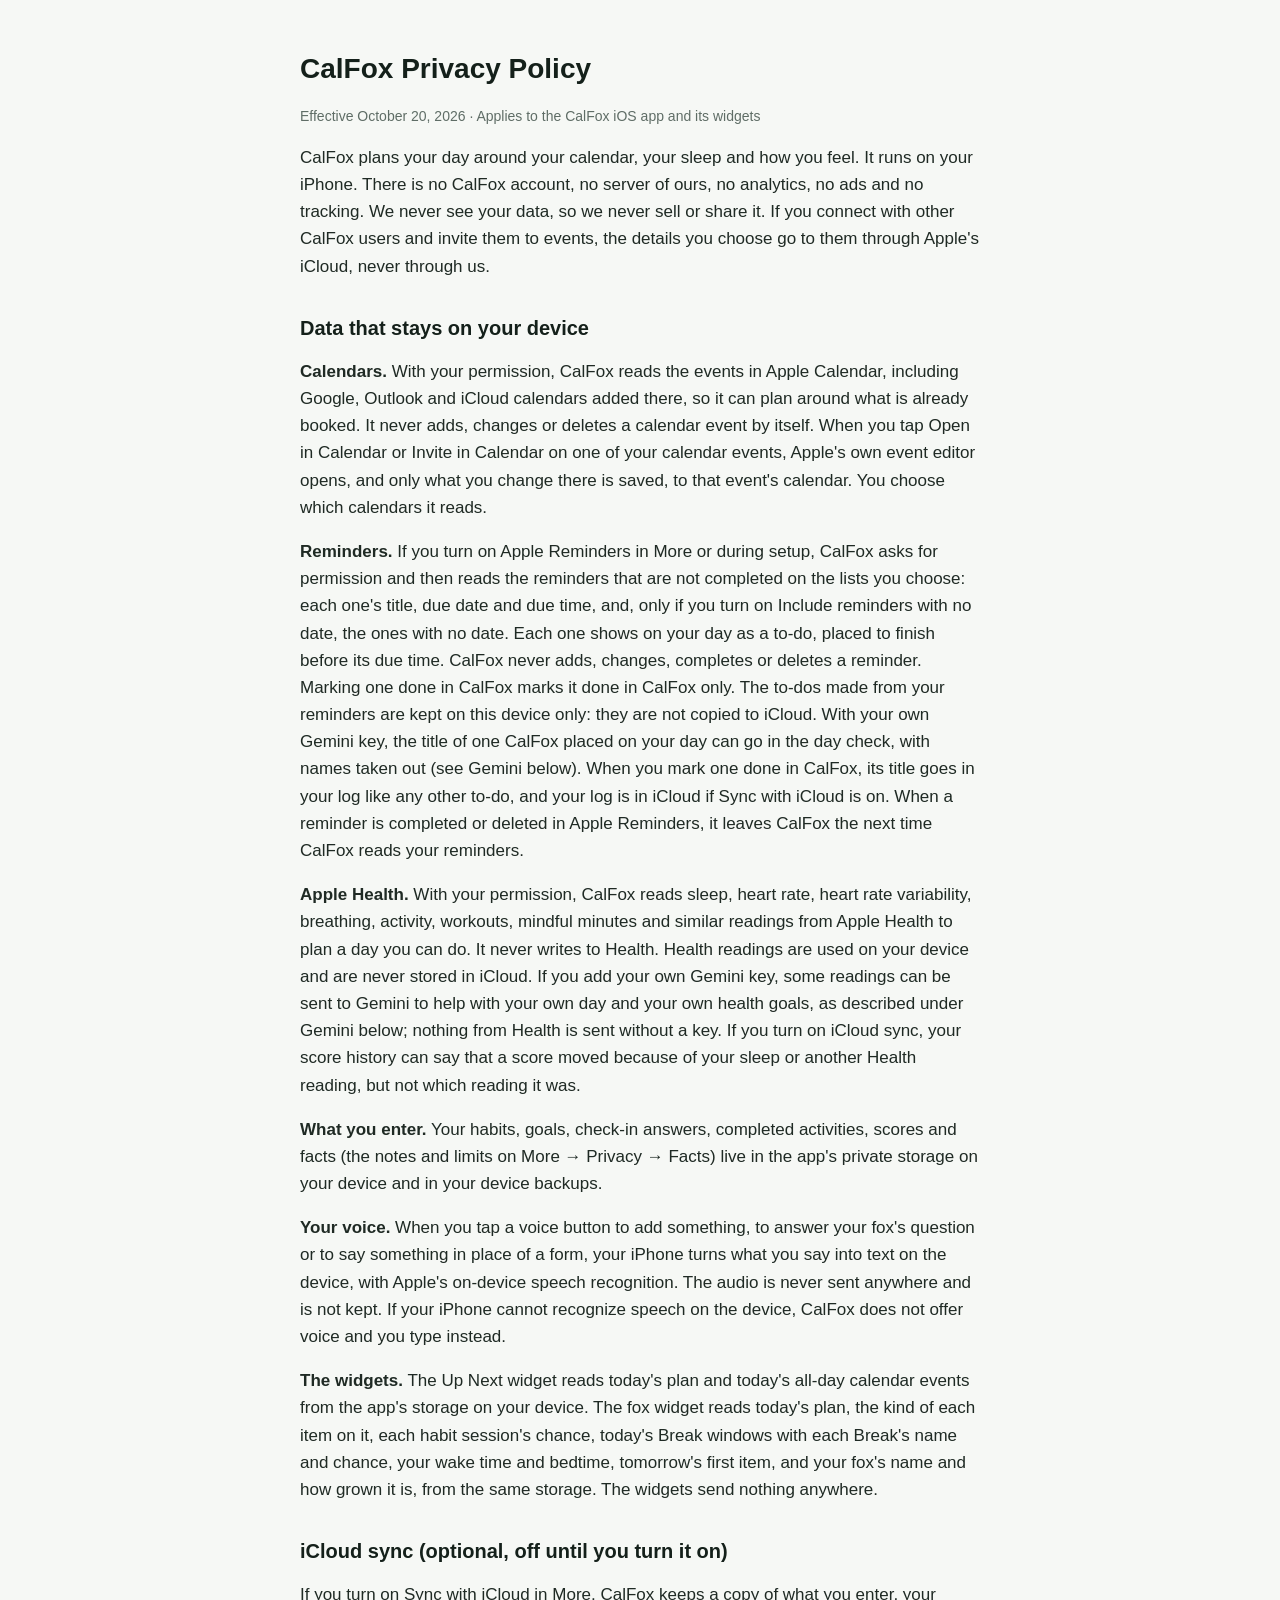
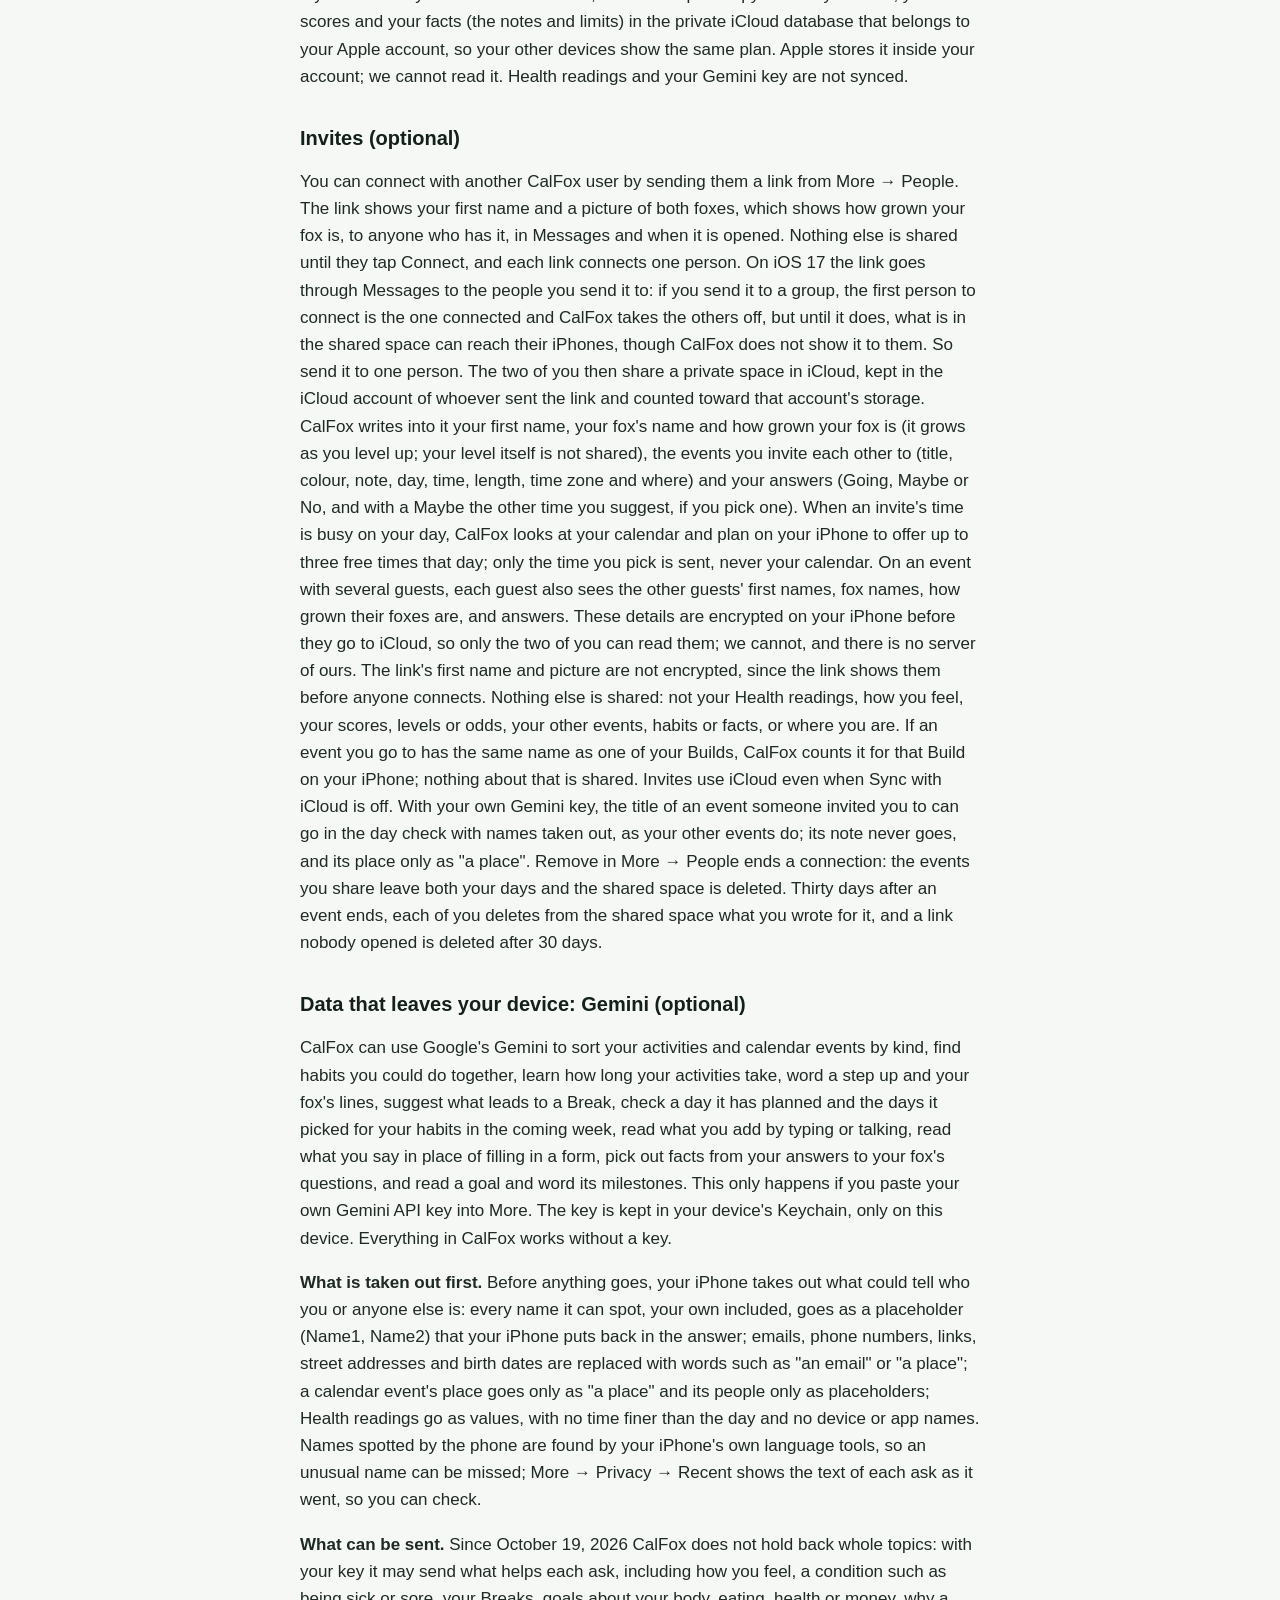
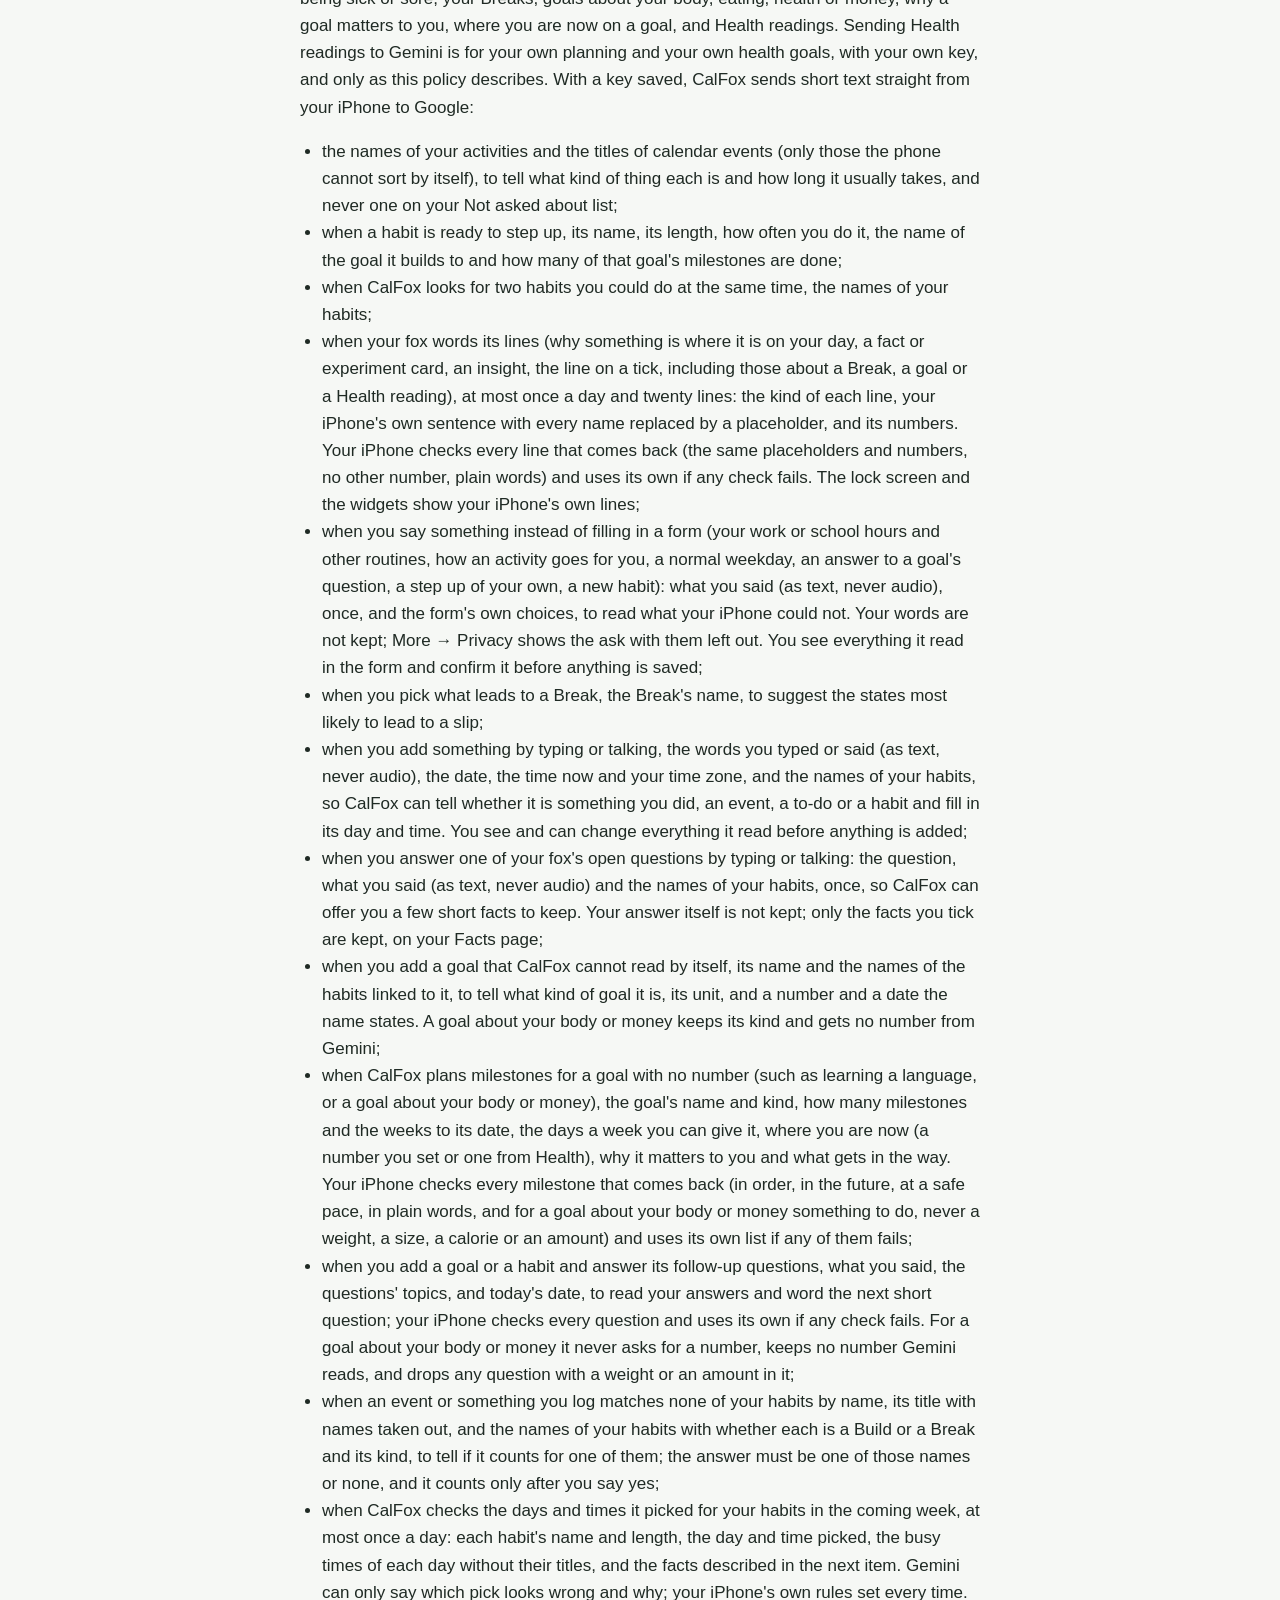
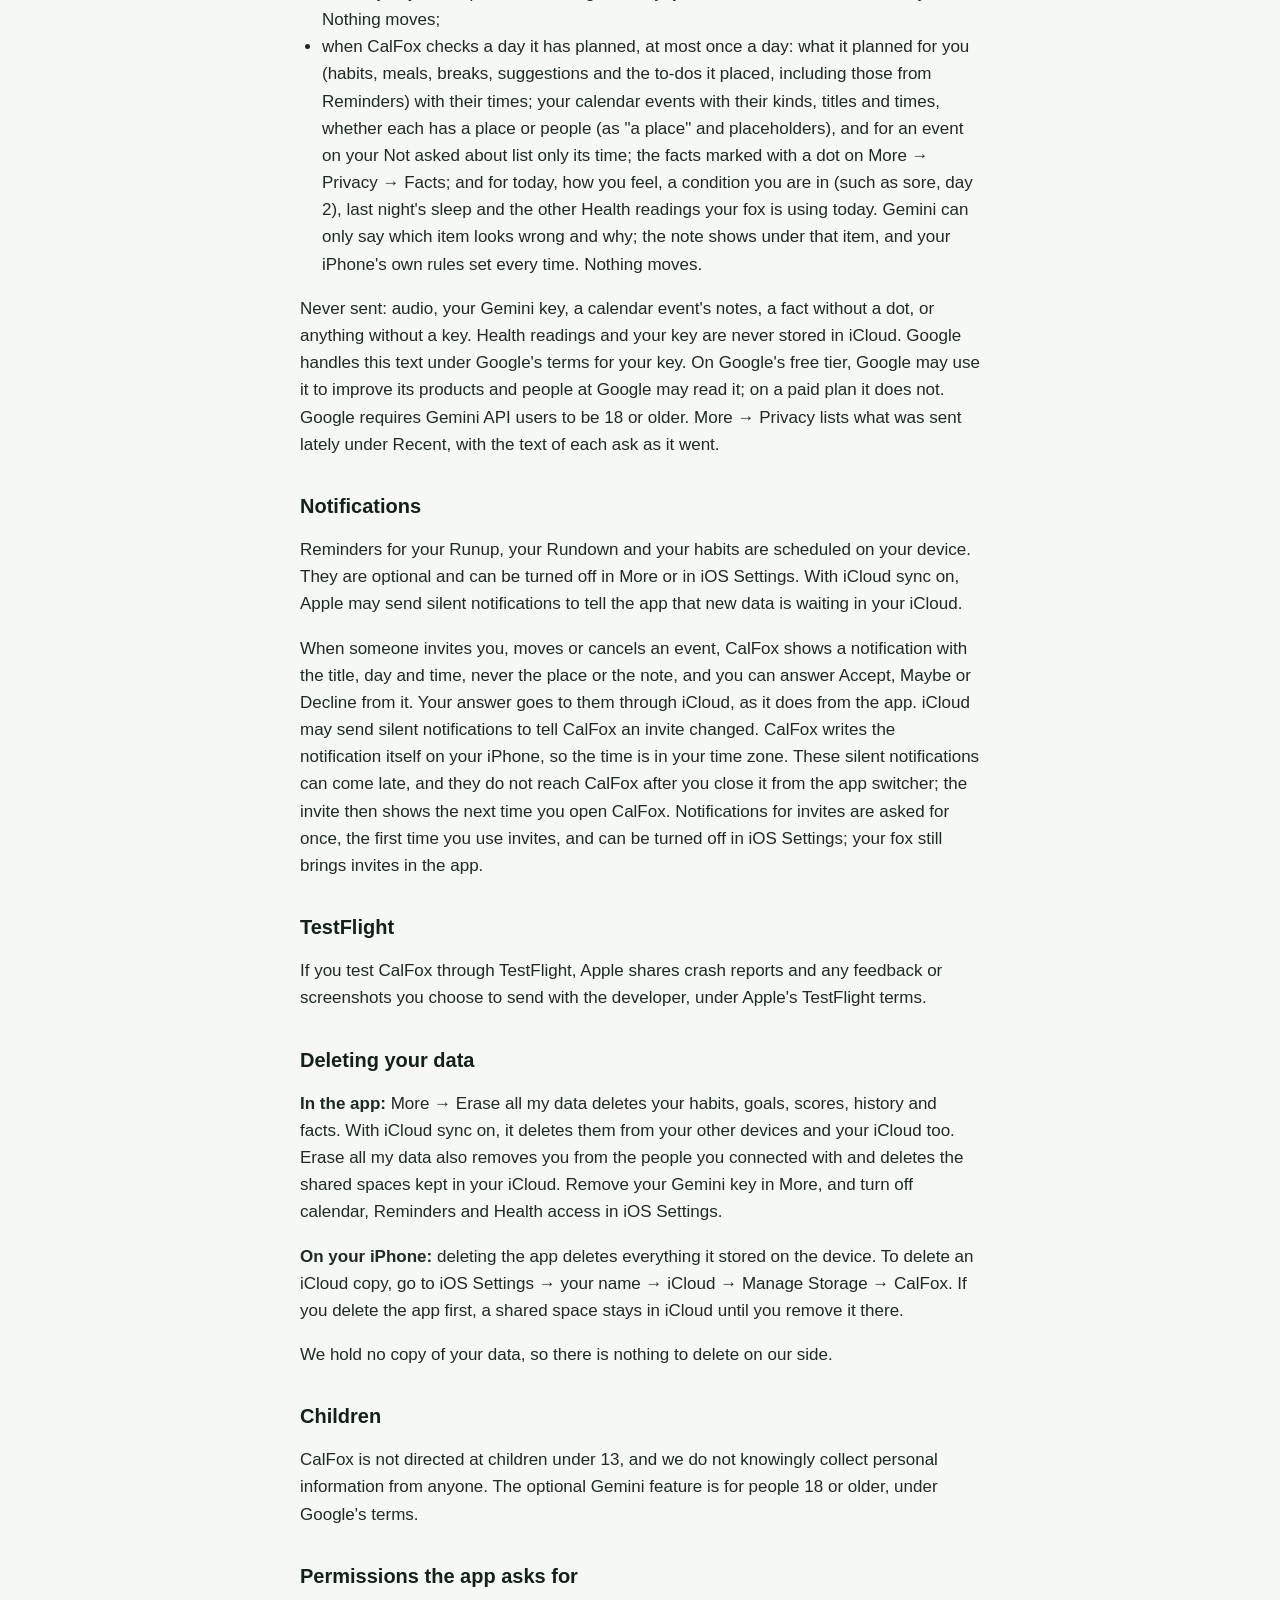
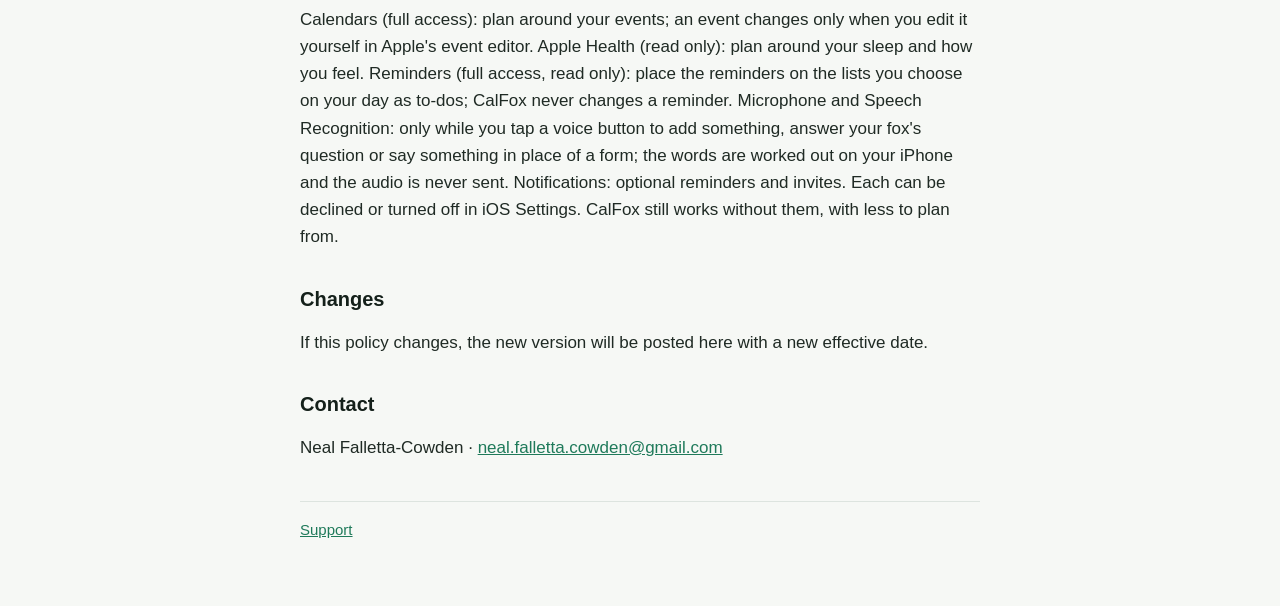
==== commit d0a111cb: "Privacy: events and logs counted for a habit (Oct 20)" ====
--- a/privacy.html
+++ b/privacy.html
@@ -8,7 +8,7 @@
 </head>
 <body>
 <h1>CalFox Privacy Policy</h1>
-<p class="meta">Effective October 19, 2026 · Applies to the CalFox iOS app and its widgets</p>
+<p class="meta">Effective October 20, 2026 · Applies to the CalFox iOS app and its widgets</p>
 
 <p>CalFox plans your day around your calendar, your sleep and how you feel. It runs on your iPhone. There is no CalFox account, no server of ours, no analytics, no ads and no tracking. We never see your data, so we never sell or share it. If you connect with other CalFox users and invite them to events, the details you choose go to them through Apple's iCloud, never through us.</p>
 
@@ -42,7 +42,7 @@
 <li>when you add a goal that CalFox cannot read by itself, its name and the names of the habits linked to it, to tell what kind of goal it is, its unit, and a number and a date the name states. A goal about your body or money keeps its kind and gets no number from Gemini;</li>
 <li>when CalFox plans milestones for a goal with no number (such as learning a language, or a goal about your body or money), the goal's name and kind, how many milestones and the weeks to its date, the days a week you can give it, where you are now (a number you set or one from Health), why it matters to you and what gets in the way. Your iPhone checks every milestone that comes back (in order, in the future, at a safe pace, in plain words, and for a goal about your body or money something to do, never a weight, a size, a calorie or an amount) and uses its own list if any of them fails;</li>
 <li>when you add a goal or a habit and answer its follow-up questions, what you said, the questions' topics, and today's date, to read your answers and word the next short question; your iPhone checks every question and uses its own if any check fails. For a goal about your body or money it never asks for a number, keeps no number Gemini reads, and drops any question with a weight or an amount in it;</li>
-<li>when something you log matches none of your habits by name, its name and the names of your habits, to tell if it is one of them; the answer must be one of those names, and it counts only after you say yes;</li>
+<li>when an event or something you log matches none of your habits by name, its title with names taken out, and the names of your habits with whether each is a Build or a Break and its kind, to tell if it counts for one of them; the answer must be one of those names or none, and it counts only after you say yes;</li>
 <li>when CalFox checks the days and times it picked for your habits in the coming week, at most once a day: each habit's name and length, the day and time picked, the busy times of each day without their titles, and the facts described in the next item. Gemini can only say which pick looks wrong and why; your iPhone's own rules set every time. Nothing moves;</li>
 <li>when CalFox checks a day it has planned, at most once a day: what it planned for you (habits, meals, breaks, suggestions and the to-dos it placed, including those from Reminders) with their times; your calendar events with their kinds, titles and times, whether each has a place or people (as "a place" and placeholders), and for an event on your Not asked about list only its time; the facts marked with a dot on More → Privacy → Facts; and for today, how you feel, a condition you are in (such as sore, day 2), last night's sleep and the other Health readings your fox is using today. Gemini can only say which item looks wrong and why; the note shows under that item, and your iPhone's own rules set every time. Nothing moves.</li>
 </ul>
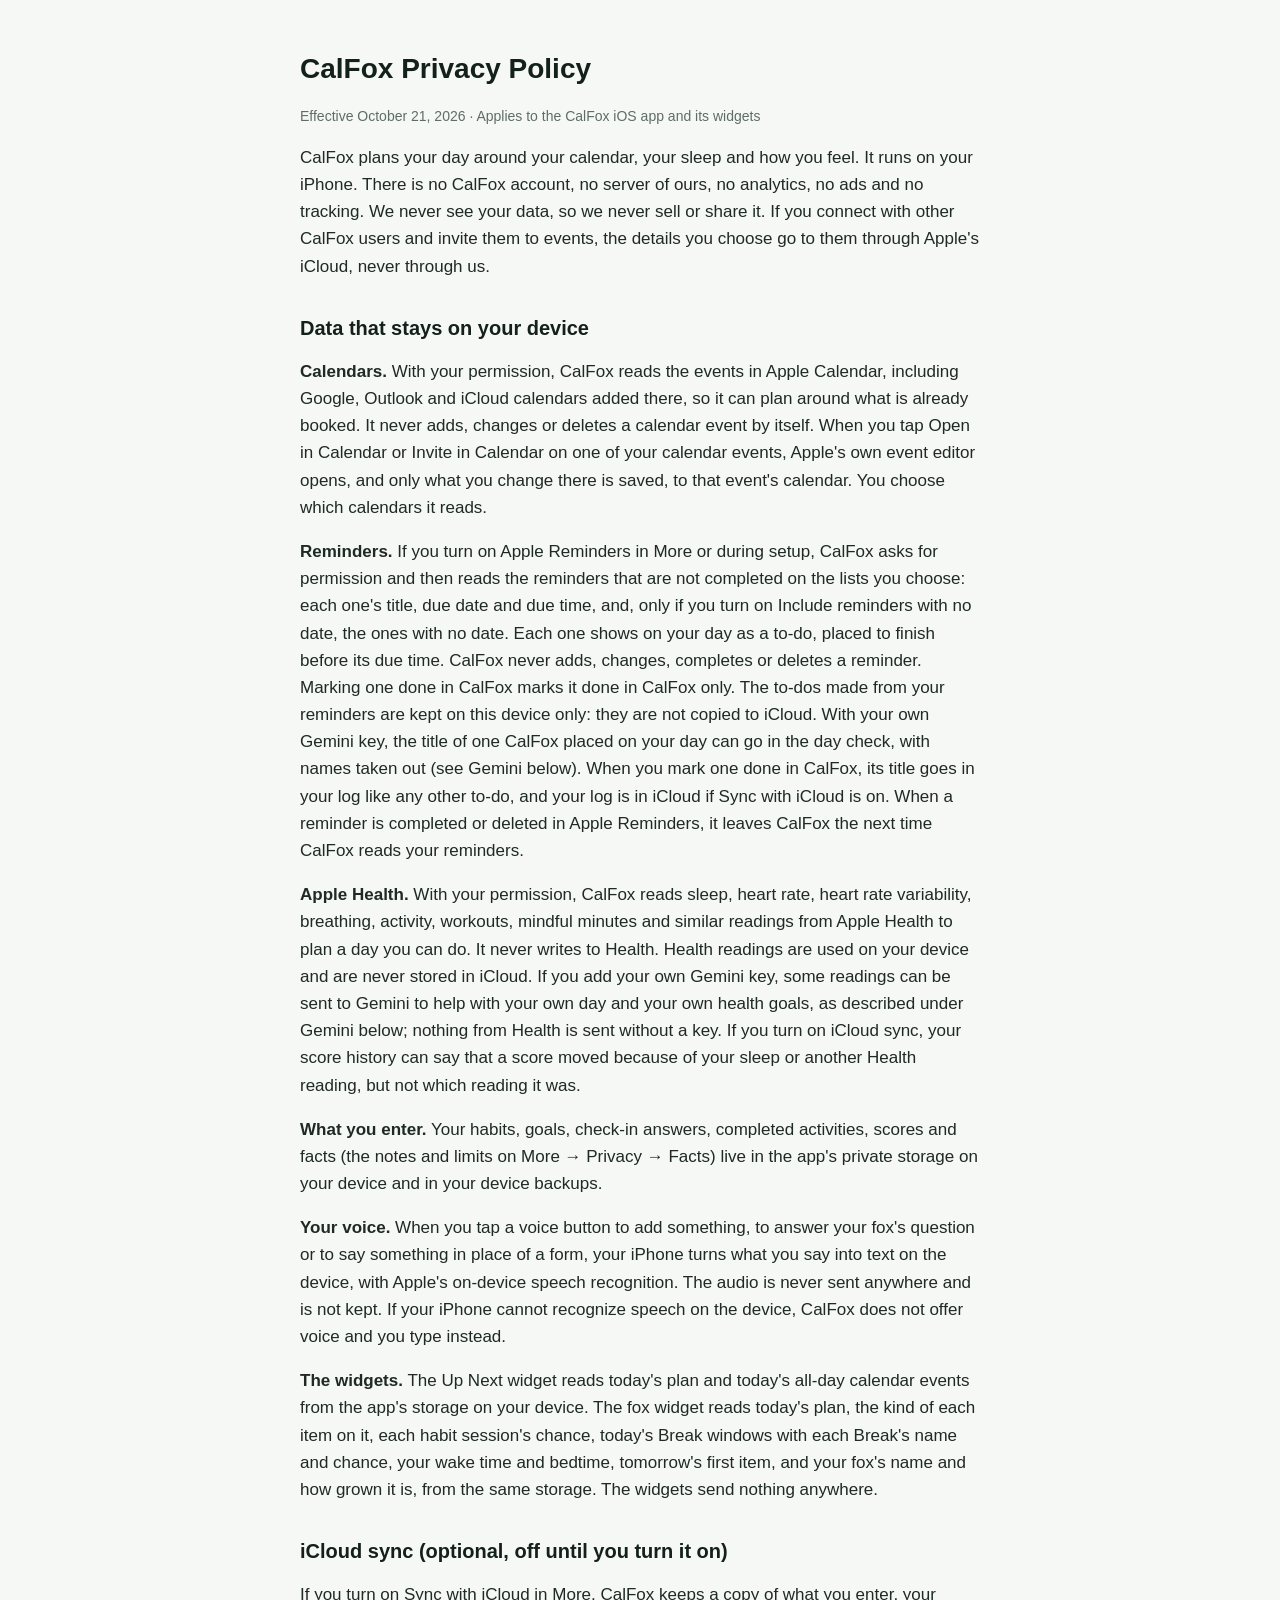
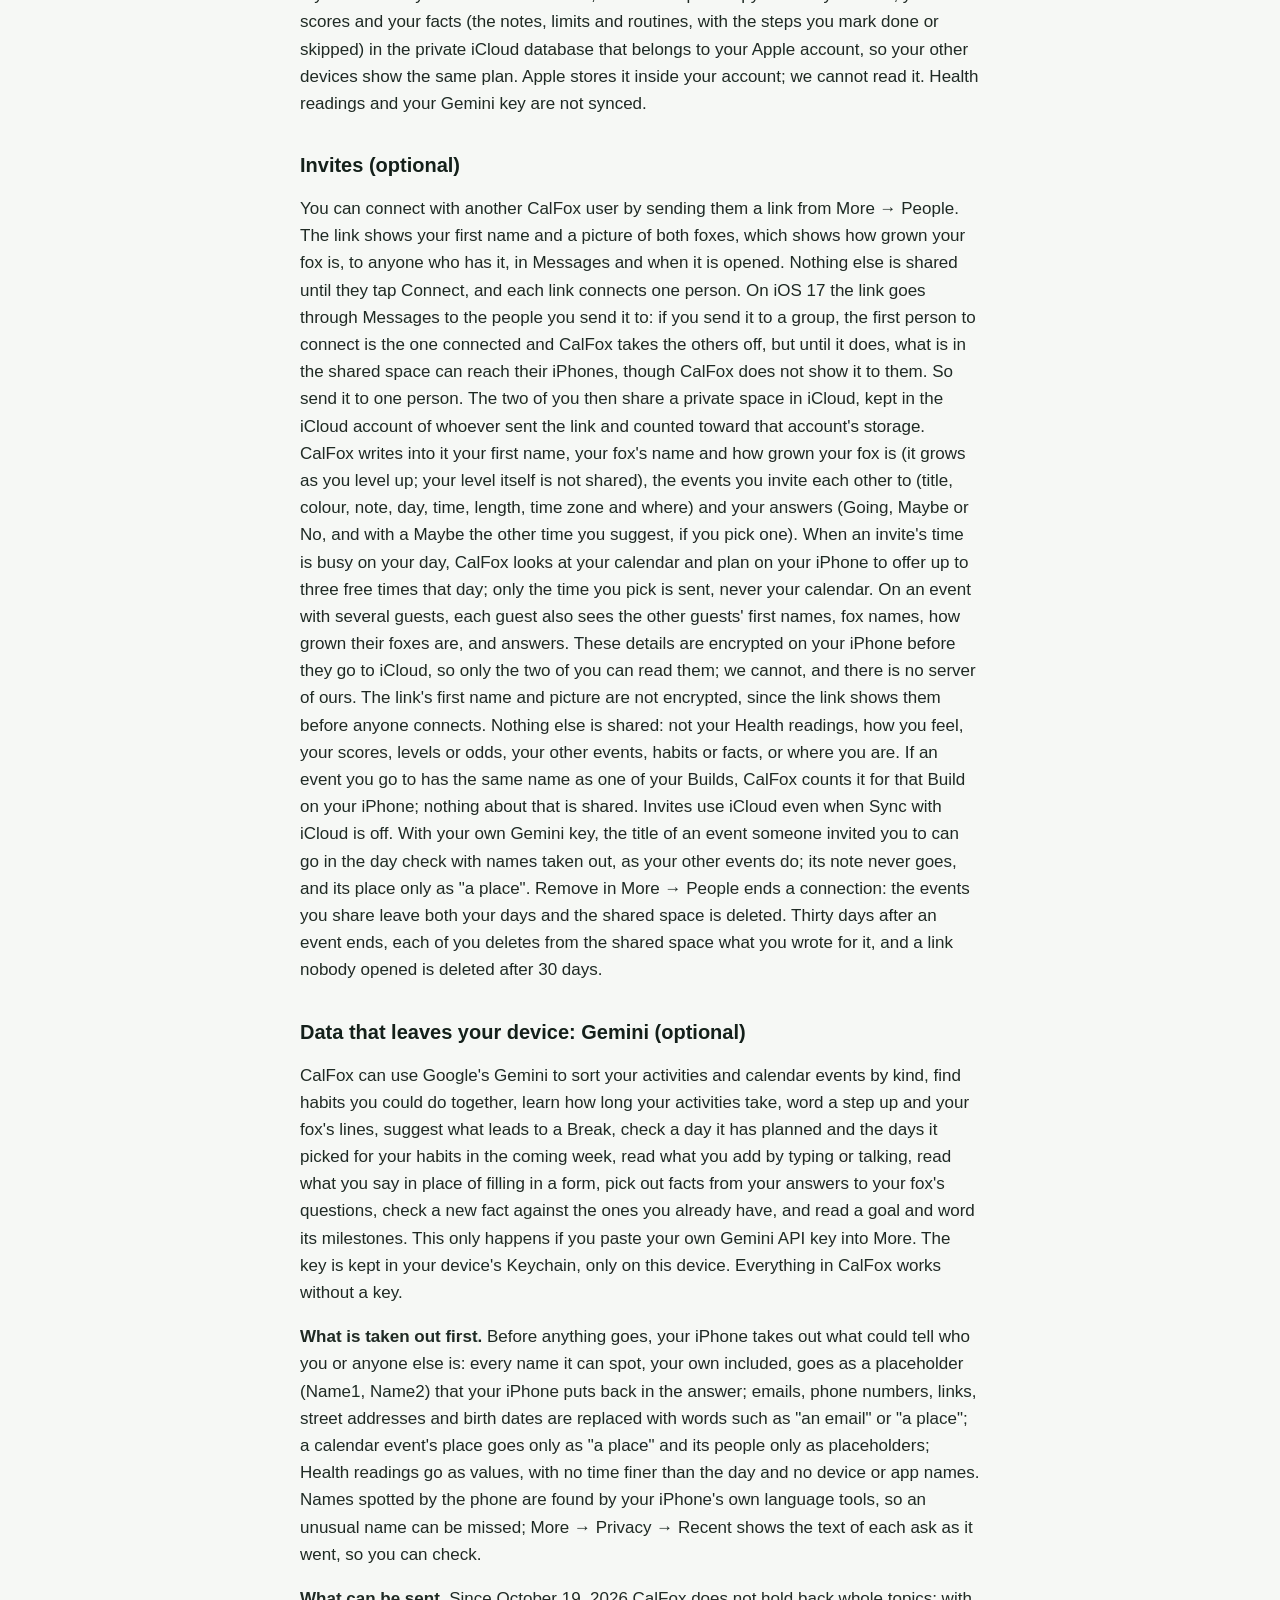
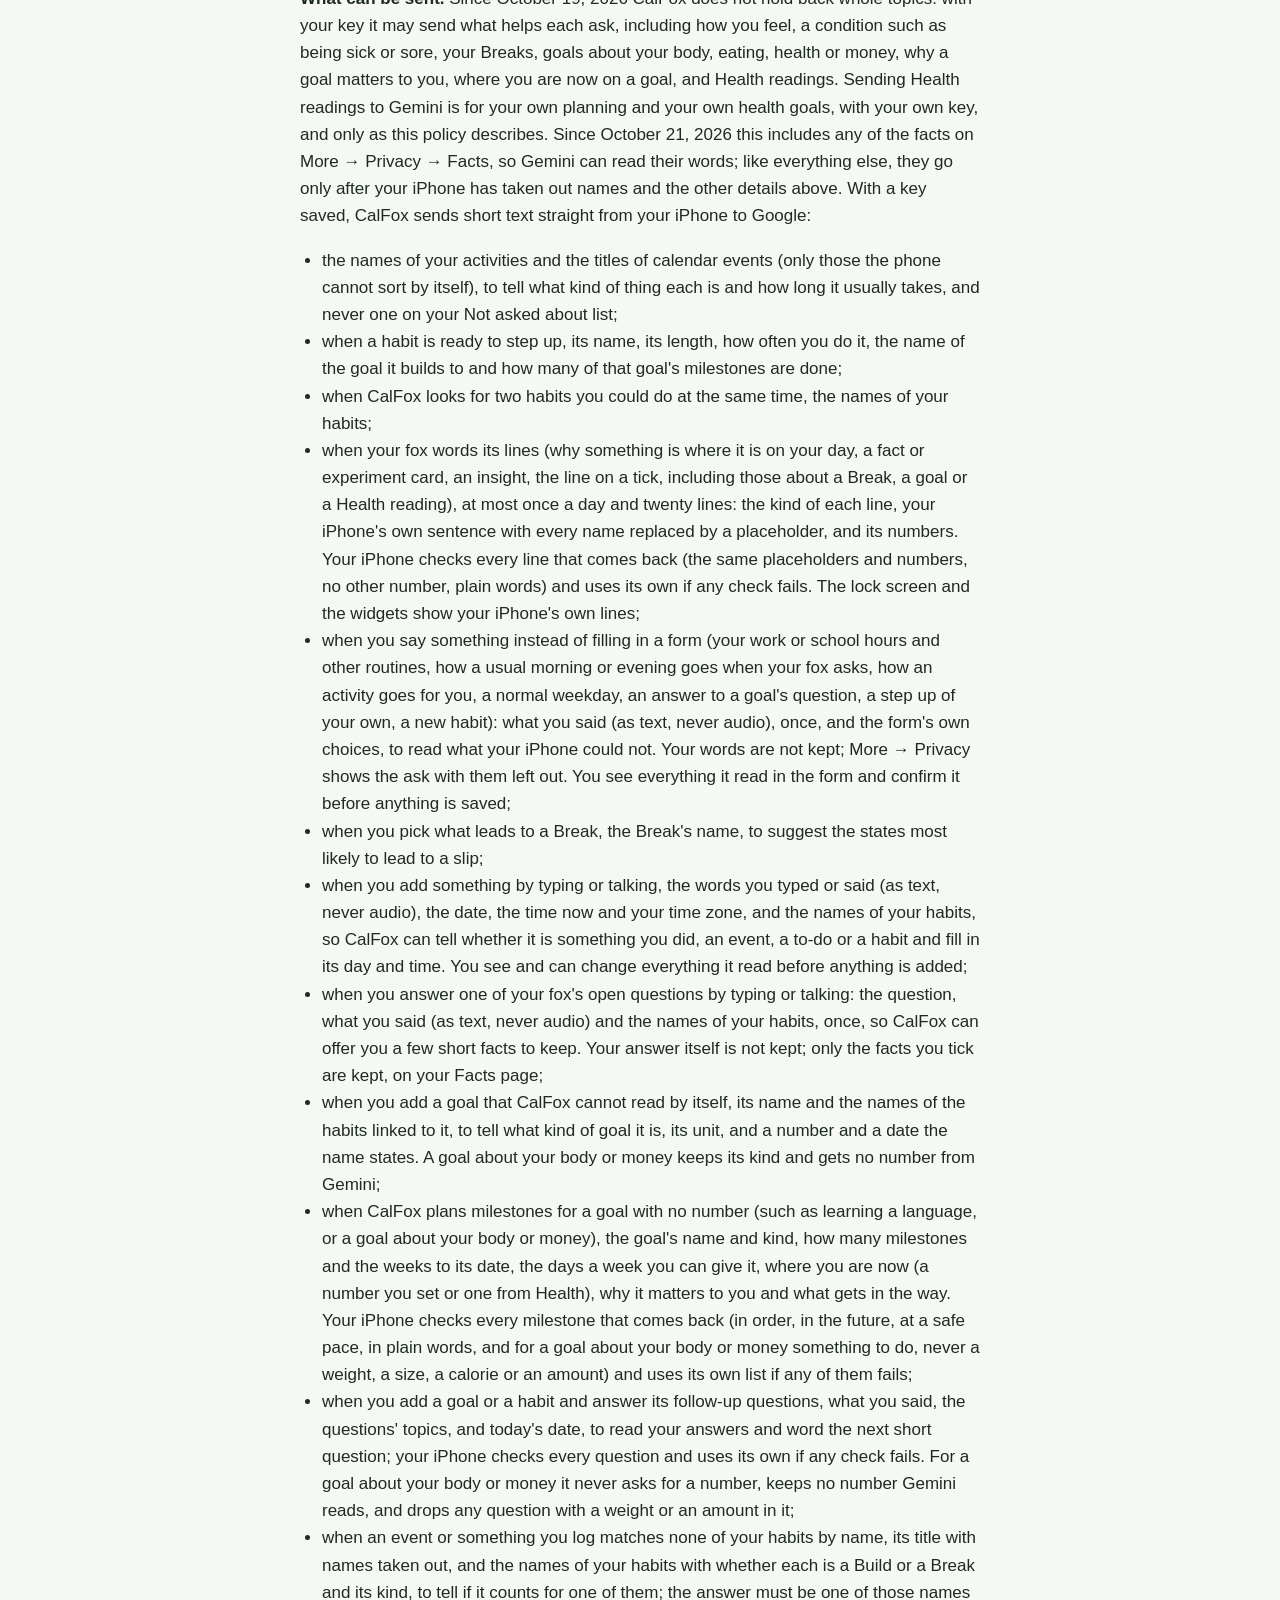
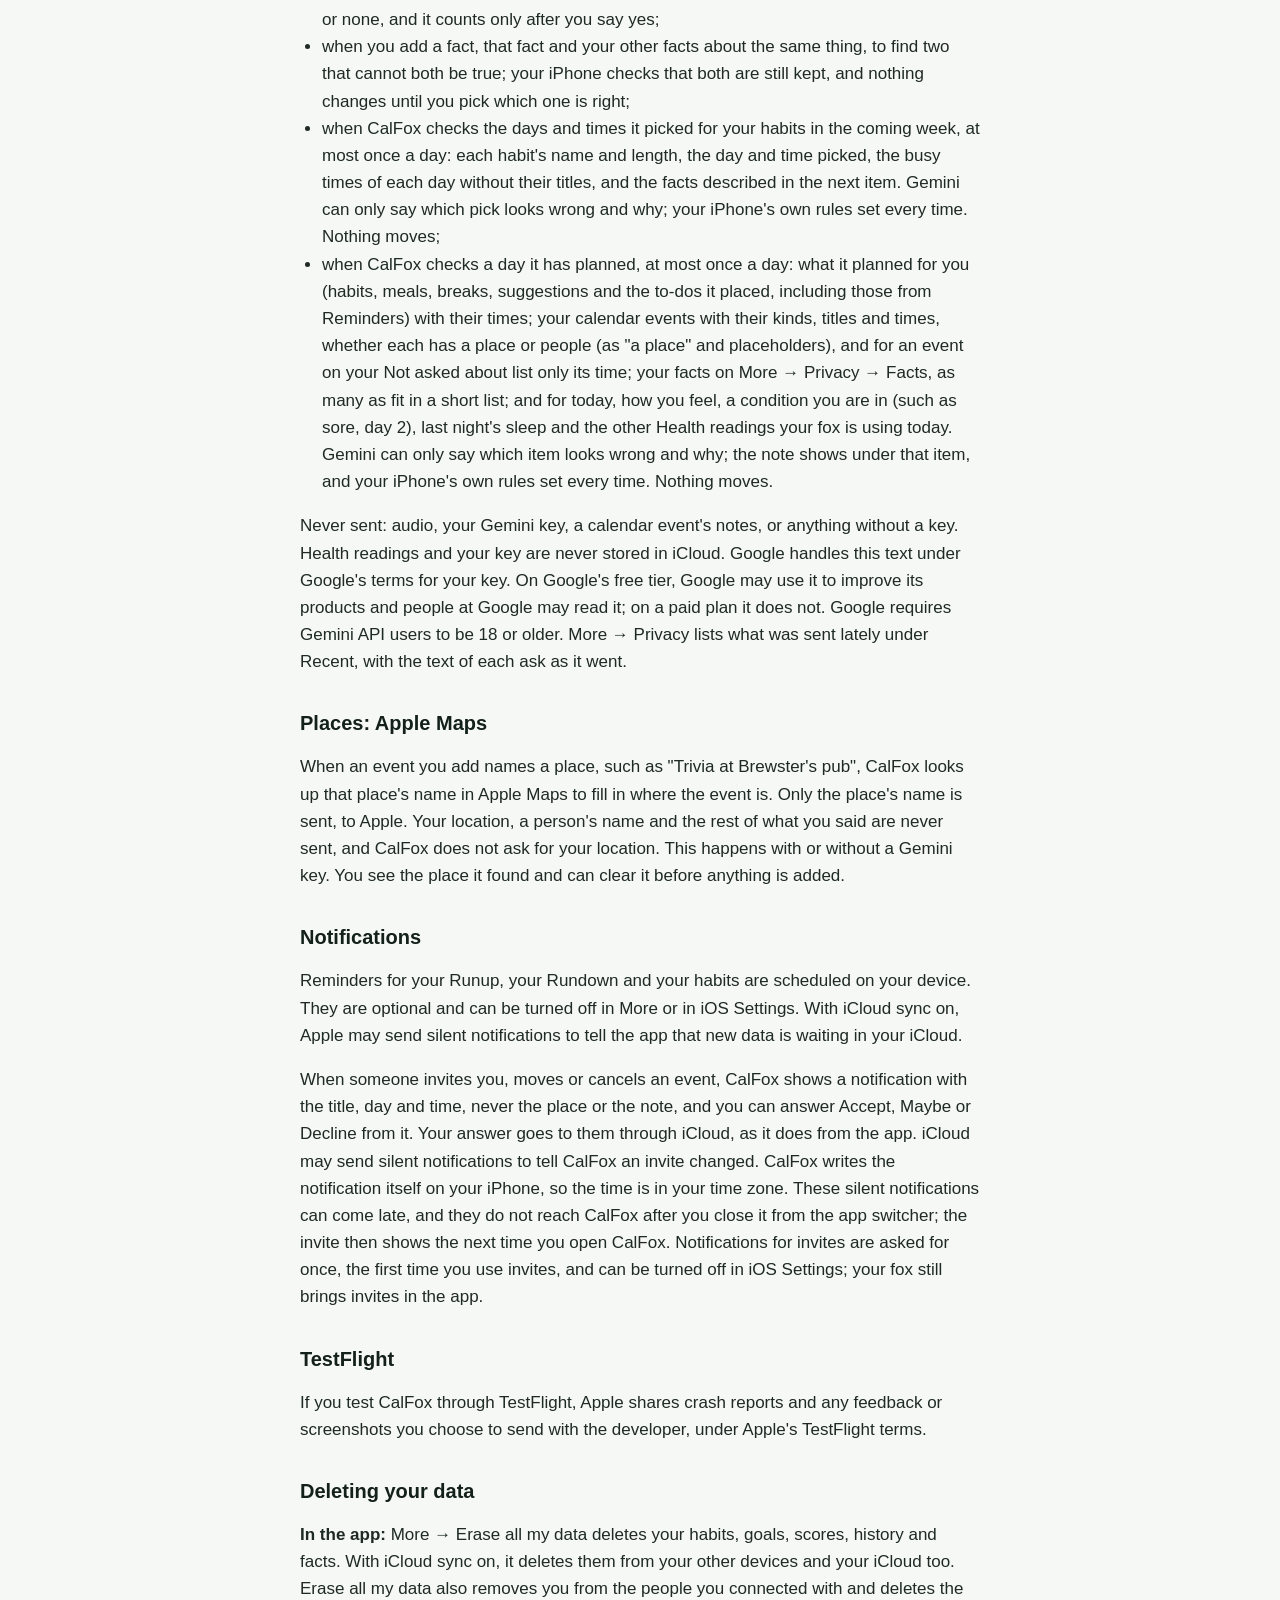
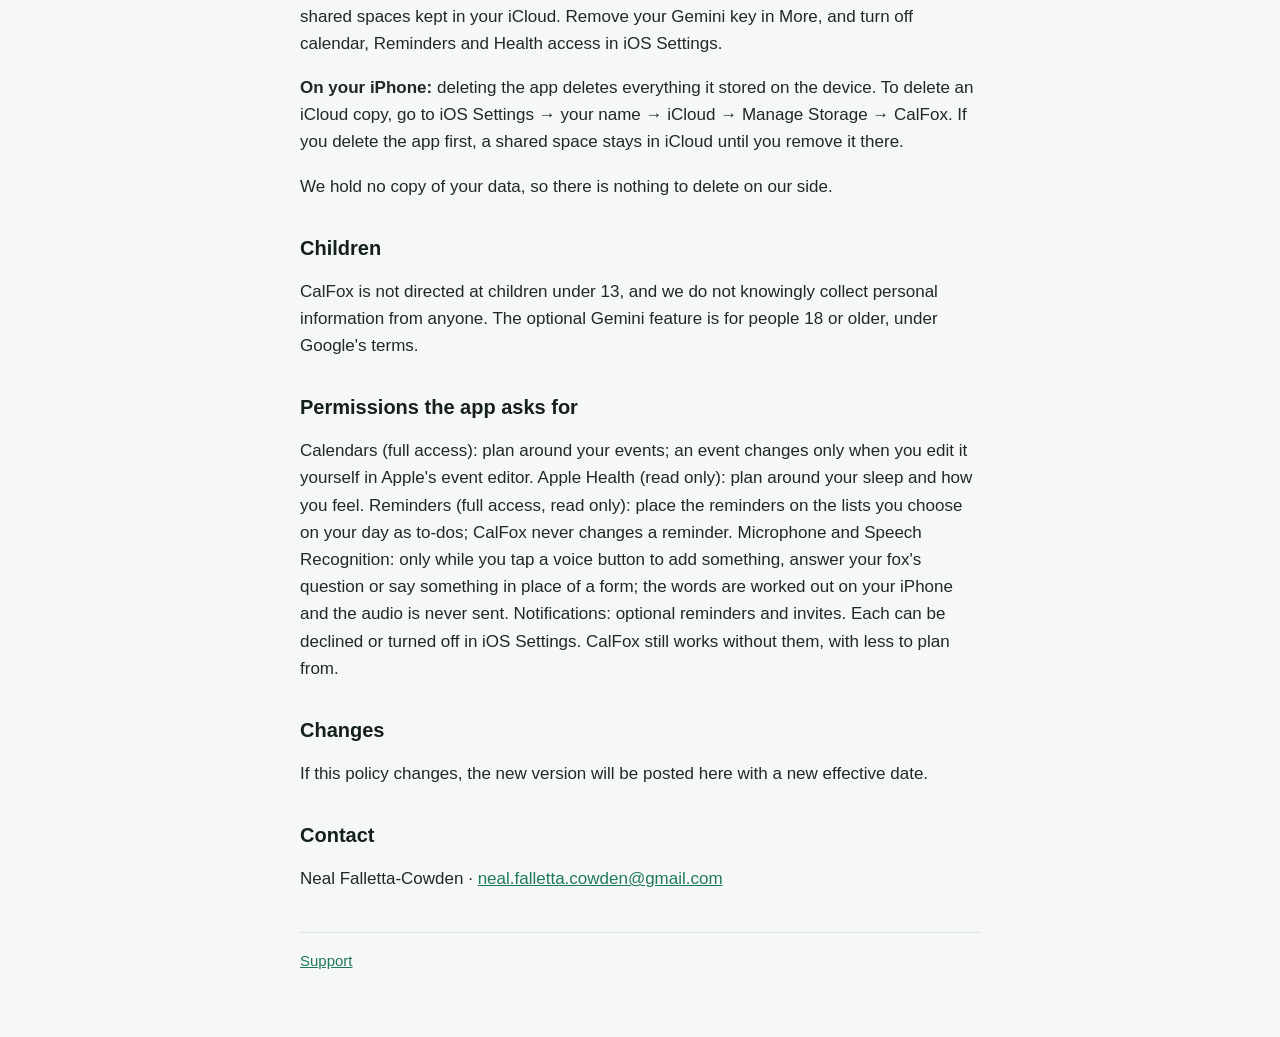
==== commit 05283875: "Privacy: facts sent de-identified, fact check, routines, Apple Maps places (Oct 21)" ====
--- a/privacy.html
+++ b/privacy.html
@@ -8,7 +8,7 @@
 </head>
 <body>
 <h1>CalFox Privacy Policy</h1>
-<p class="meta">Effective October 20, 2026 · Applies to the CalFox iOS app and its widgets</p>
+<p class="meta">Effective October 21, 2026 · Applies to the CalFox iOS app and its widgets</p>
 
 <p>CalFox plans your day around your calendar, your sleep and how you feel. It runs on your iPhone. There is no CalFox account, no server of ours, no analytics, no ads and no tracking. We never see your data, so we never sell or share it. If you connect with other CalFox users and invite them to events, the details you choose go to them through Apple's iCloud, never through us.</p>
 
@@ -21,21 +21,21 @@
 <p><strong>The widgets.</strong> The Up Next widget reads today's plan and today's all-day calendar events from the app's storage on your device. The fox widget reads today's plan, the kind of each item on it, each habit session's chance, today's Break windows with each Break's name and chance, your wake time and bedtime, tomorrow's first item, and your fox's name and how grown it is, from the same storage. The widgets send nothing anywhere.</p>
 
 <h2>iCloud sync (optional, off until you turn it on)</h2>
-<p>If you turn on Sync with iCloud in More, CalFox keeps a copy of what you enter, your scores and your facts (the notes and limits) in the private iCloud database that belongs to your Apple account, so your other devices show the same plan. Apple stores it inside your account; we cannot read it. Health readings and your Gemini key are not synced.</p>
+<p>If you turn on Sync with iCloud in More, CalFox keeps a copy of what you enter, your scores and your facts (the notes, limits and routines, with the steps you mark done or skipped) in the private iCloud database that belongs to your Apple account, so your other devices show the same plan. Apple stores it inside your account; we cannot read it. Health readings and your Gemini key are not synced.</p>
 
 <h2>Invites (optional)</h2>
 <p>You can connect with another CalFox user by sending them a link from More → People. The link shows your first name and a picture of both foxes, which shows how grown your fox is, to anyone who has it, in Messages and when it is opened. Nothing else is shared until they tap Connect, and each link connects one person. On iOS 17 the link goes through Messages to the people you send it to: if you send it to a group, the first person to connect is the one connected and CalFox takes the others off, but until it does, what is in the shared space can reach their iPhones, though CalFox does not show it to them. So send it to one person. The two of you then share a private space in iCloud, kept in the iCloud account of whoever sent the link and counted toward that account's storage. CalFox writes into it your first name, your fox's name and how grown your fox is (it grows as you level up; your level itself is not shared), the events you invite each other to (title, colour, note, day, time, length, time zone and where) and your answers (Going, Maybe or No, and with a Maybe the other time you suggest, if you pick one). When an invite's time is busy on your day, CalFox looks at your calendar and plan on your iPhone to offer up to three free times that day; only the time you pick is sent, never your calendar. On an event with several guests, each guest also sees the other guests' first names, fox names, how grown their foxes are, and answers. These details are encrypted on your iPhone before they go to iCloud, so only the two of you can read them; we cannot, and there is no server of ours. The link's first name and picture are not encrypted, since the link shows them before anyone connects. Nothing else is shared: not your Health readings, how you feel, your scores, levels or odds, your other events, habits or facts, or where you are. If an event you go to has the same name as one of your Builds, CalFox counts it for that Build on your iPhone; nothing about that is shared. Invites use iCloud even when Sync with iCloud is off. With your own Gemini key, the title of an event someone invited you to can go in the day check with names taken out, as your other events do; its note never goes, and its place only as "a place". Remove in More → People ends a connection: the events you share leave both your days and the shared space is deleted. Thirty days after an event ends, each of you deletes from the shared space what you wrote for it, and a link nobody opened is deleted after 30 days.</p>
 
 <h2>Data that leaves your device: Gemini (optional)</h2>
-<p>CalFox can use Google's Gemini to sort your activities and calendar events by kind, find habits you could do together, learn how long your activities take, word a step up and your fox's lines, suggest what leads to a Break, check a day it has planned and the days it picked for your habits in the coming week, read what you add by typing or talking, read what you say in place of filling in a form, pick out facts from your answers to your fox's questions, and read a goal and word its milestones. This only happens if you paste your own Gemini API key into More. The key is kept in your device's Keychain, only on this device. Everything in CalFox works without a key.</p>
+<p>CalFox can use Google's Gemini to sort your activities and calendar events by kind, find habits you could do together, learn how long your activities take, word a step up and your fox's lines, suggest what leads to a Break, check a day it has planned and the days it picked for your habits in the coming week, read what you add by typing or talking, read what you say in place of filling in a form, pick out facts from your answers to your fox's questions, check a new fact against the ones you already have, and read a goal and word its milestones. This only happens if you paste your own Gemini API key into More. The key is kept in your device's Keychain, only on this device. Everything in CalFox works without a key.</p>
 <p><strong>What is taken out first.</strong> Before anything goes, your iPhone takes out what could tell who you or anyone else is: every name it can spot, your own included, goes as a placeholder (Name1, Name2) that your iPhone puts back in the answer; emails, phone numbers, links, street addresses and birth dates are replaced with words such as "an email" or "a place"; a calendar event's place goes only as "a place" and its people only as placeholders; Health readings go as values, with no time finer than the day and no device or app names. Names spotted by the phone are found by your iPhone's own language tools, so an unusual name can be missed; More → Privacy → Recent shows the text of each ask as it went, so you can check.</p>
-<p><strong>What can be sent.</strong> Since October 19, 2026 CalFox does not hold back whole topics: with your key it may send what helps each ask, including how you feel, a condition such as being sick or sore, your Breaks, goals about your body, eating, health or money, why a goal matters to you, where you are now on a goal, and Health readings. Sending Health readings to Gemini is for your own planning and your own health goals, with your own key, and only as this policy describes. With a key saved, CalFox sends short text straight from your iPhone to Google:</p>
+<p><strong>What can be sent.</strong> Since October 19, 2026 CalFox does not hold back whole topics: with your key it may send what helps each ask, including how you feel, a condition such as being sick or sore, your Breaks, goals about your body, eating, health or money, why a goal matters to you, where you are now on a goal, and Health readings. Sending Health readings to Gemini is for your own planning and your own health goals, with your own key, and only as this policy describes. Since October 21, 2026 this includes any of the facts on More → Privacy → Facts, so Gemini can read their words; like everything else, they go only after your iPhone has taken out names and the other details above. With a key saved, CalFox sends short text straight from your iPhone to Google:</p>
 <ul>
 <li>the names of your activities and the titles of calendar events (only those the phone cannot sort by itself), to tell what kind of thing each is and how long it usually takes, and never one on your Not asked about list;</li>
 <li>when a habit is ready to step up, its name, its length, how often you do it, the name of the goal it builds to and how many of that goal's milestones are done;</li>
 <li>when CalFox looks for two habits you could do at the same time, the names of your habits;</li>
 <li>when your fox words its lines (why something is where it is on your day, a fact or experiment card, an insight, the line on a tick, including those about a Break, a goal or a Health reading), at most once a day and twenty lines: the kind of each line, your iPhone's own sentence with every name replaced by a placeholder, and its numbers. Your iPhone checks every line that comes back (the same placeholders and numbers, no other number, plain words) and uses its own if any check fails. The lock screen and the widgets show your iPhone's own lines;</li>
-<li>when you say something instead of filling in a form (your work or school hours and other routines, how an activity goes for you, a normal weekday, an answer to a goal's question, a step up of your own, a new habit): what you said (as text, never audio), once, and the form's own choices, to read what your iPhone could not. Your words are not kept; More → Privacy shows the ask with them left out. You see everything it read in the form and confirm it before anything is saved;</li>
+<li>when you say something instead of filling in a form (your work or school hours and other routines, how a usual morning or evening goes when your fox asks, how an activity goes for you, a normal weekday, an answer to a goal's question, a step up of your own, a new habit): what you said (as text, never audio), once, and the form's own choices, to read what your iPhone could not. Your words are not kept; More → Privacy shows the ask with them left out. You see everything it read in the form and confirm it before anything is saved;</li>
 <li>when you pick what leads to a Break, the Break's name, to suggest the states most likely to lead to a slip;</li>
 <li>when you add something by typing or talking, the words you typed or said (as text, never audio), the date, the time now and your time zone, and the names of your habits, so CalFox can tell whether it is something you did, an event, a to-do or a habit and fill in its day and time. You see and can change everything it read before anything is added;</li>
 <li>when you answer one of your fox's open questions by typing or talking: the question, what you said (as text, never audio) and the names of your habits, once, so CalFox can offer you a few short facts to keep. Your answer itself is not kept; only the facts you tick are kept, on your Facts page;</li>
@@ -43,10 +43,13 @@
 <li>when CalFox plans milestones for a goal with no number (such as learning a language, or a goal about your body or money), the goal's name and kind, how many milestones and the weeks to its date, the days a week you can give it, where you are now (a number you set or one from Health), why it matters to you and what gets in the way. Your iPhone checks every milestone that comes back (in order, in the future, at a safe pace, in plain words, and for a goal about your body or money something to do, never a weight, a size, a calorie or an amount) and uses its own list if any of them fails;</li>
 <li>when you add a goal or a habit and answer its follow-up questions, what you said, the questions' topics, and today's date, to read your answers and word the next short question; your iPhone checks every question and uses its own if any check fails. For a goal about your body or money it never asks for a number, keeps no number Gemini reads, and drops any question with a weight or an amount in it;</li>
 <li>when an event or something you log matches none of your habits by name, its title with names taken out, and the names of your habits with whether each is a Build or a Break and its kind, to tell if it counts for one of them; the answer must be one of those names or none, and it counts only after you say yes;</li>
+<li>when you add a fact, that fact and your other facts about the same thing, to find two that cannot both be true; your iPhone checks that both are still kept, and nothing changes until you pick which one is right;</li>
 <li>when CalFox checks the days and times it picked for your habits in the coming week, at most once a day: each habit's name and length, the day and time picked, the busy times of each day without their titles, and the facts described in the next item. Gemini can only say which pick looks wrong and why; your iPhone's own rules set every time. Nothing moves;</li>
-<li>when CalFox checks a day it has planned, at most once a day: what it planned for you (habits, meals, breaks, suggestions and the to-dos it placed, including those from Reminders) with their times; your calendar events with their kinds, titles and times, whether each has a place or people (as "a place" and placeholders), and for an event on your Not asked about list only its time; the facts marked with a dot on More → Privacy → Facts; and for today, how you feel, a condition you are in (such as sore, day 2), last night's sleep and the other Health readings your fox is using today. Gemini can only say which item looks wrong and why; the note shows under that item, and your iPhone's own rules set every time. Nothing moves.</li>
+<li>when CalFox checks a day it has planned, at most once a day: what it planned for you (habits, meals, breaks, suggestions and the to-dos it placed, including those from Reminders) with their times; your calendar events with their kinds, titles and times, whether each has a place or people (as "a place" and placeholders), and for an event on your Not asked about list only its time; your facts on More → Privacy → Facts, as many as fit in a short list; and for today, how you feel, a condition you are in (such as sore, day 2), last night's sleep and the other Health readings your fox is using today. Gemini can only say which item looks wrong and why; the note shows under that item, and your iPhone's own rules set every time. Nothing moves.</li>
 </ul>
-<p>Never sent: audio, your Gemini key, a calendar event's notes, a fact without a dot, or anything without a key. Health readings and your key are never stored in iCloud. Google handles this text under Google's terms for your key. On Google's free tier, Google may use it to improve its products and people at Google may read it; on a paid plan it does not. Google requires Gemini API users to be 18 or older. More → Privacy lists what was sent lately under Recent, with the text of each ask as it went.</p>
+<p>Never sent: audio, your Gemini key, a calendar event's notes, or anything without a key. Health readings and your key are never stored in iCloud. Google handles this text under Google's terms for your key. On Google's free tier, Google may use it to improve its products and people at Google may read it; on a paid plan it does not. Google requires Gemini API users to be 18 or older. More → Privacy lists what was sent lately under Recent, with the text of each ask as it went.</p>
+<h2>Places: Apple Maps</h2>
+<p>When an event you add names a place, such as "Trivia at Brewster's pub", CalFox looks up that place's name in Apple Maps to fill in where the event is. Only the place's name is sent, to Apple. Your location, a person's name and the rest of what you said are never sent, and CalFox does not ask for your location. This happens with or without a Gemini key. You see the place it found and can clear it before anything is added.</p>
 <h2>Notifications</h2>
 <p>Reminders for your Runup, your Rundown and your habits are scheduled on your device. They are optional and can be turned off in More or in iOS Settings. With iCloud sync on, Apple may send silent notifications to tell the app that new data is waiting in your iCloud.</p>
 <p>When someone invites you, moves or cancels an event, CalFox shows a notification with the title, day and time, never the place or the note, and you can answer Accept, Maybe or Decline from it. Your answer goes to them through iCloud, as it does from the app. iCloud may send silent notifications to tell CalFox an invite changed. CalFox writes the notification itself on your iPhone, so the time is in your time zone. These silent notifications can come late, and they do not reach CalFox after you close it from the app switcher; the invite then shows the next time you open CalFox. Notifications for invites are asked for once, the first time you use invites, and can be turned off in iOS Settings; your fox still brings invites in the app.</p>
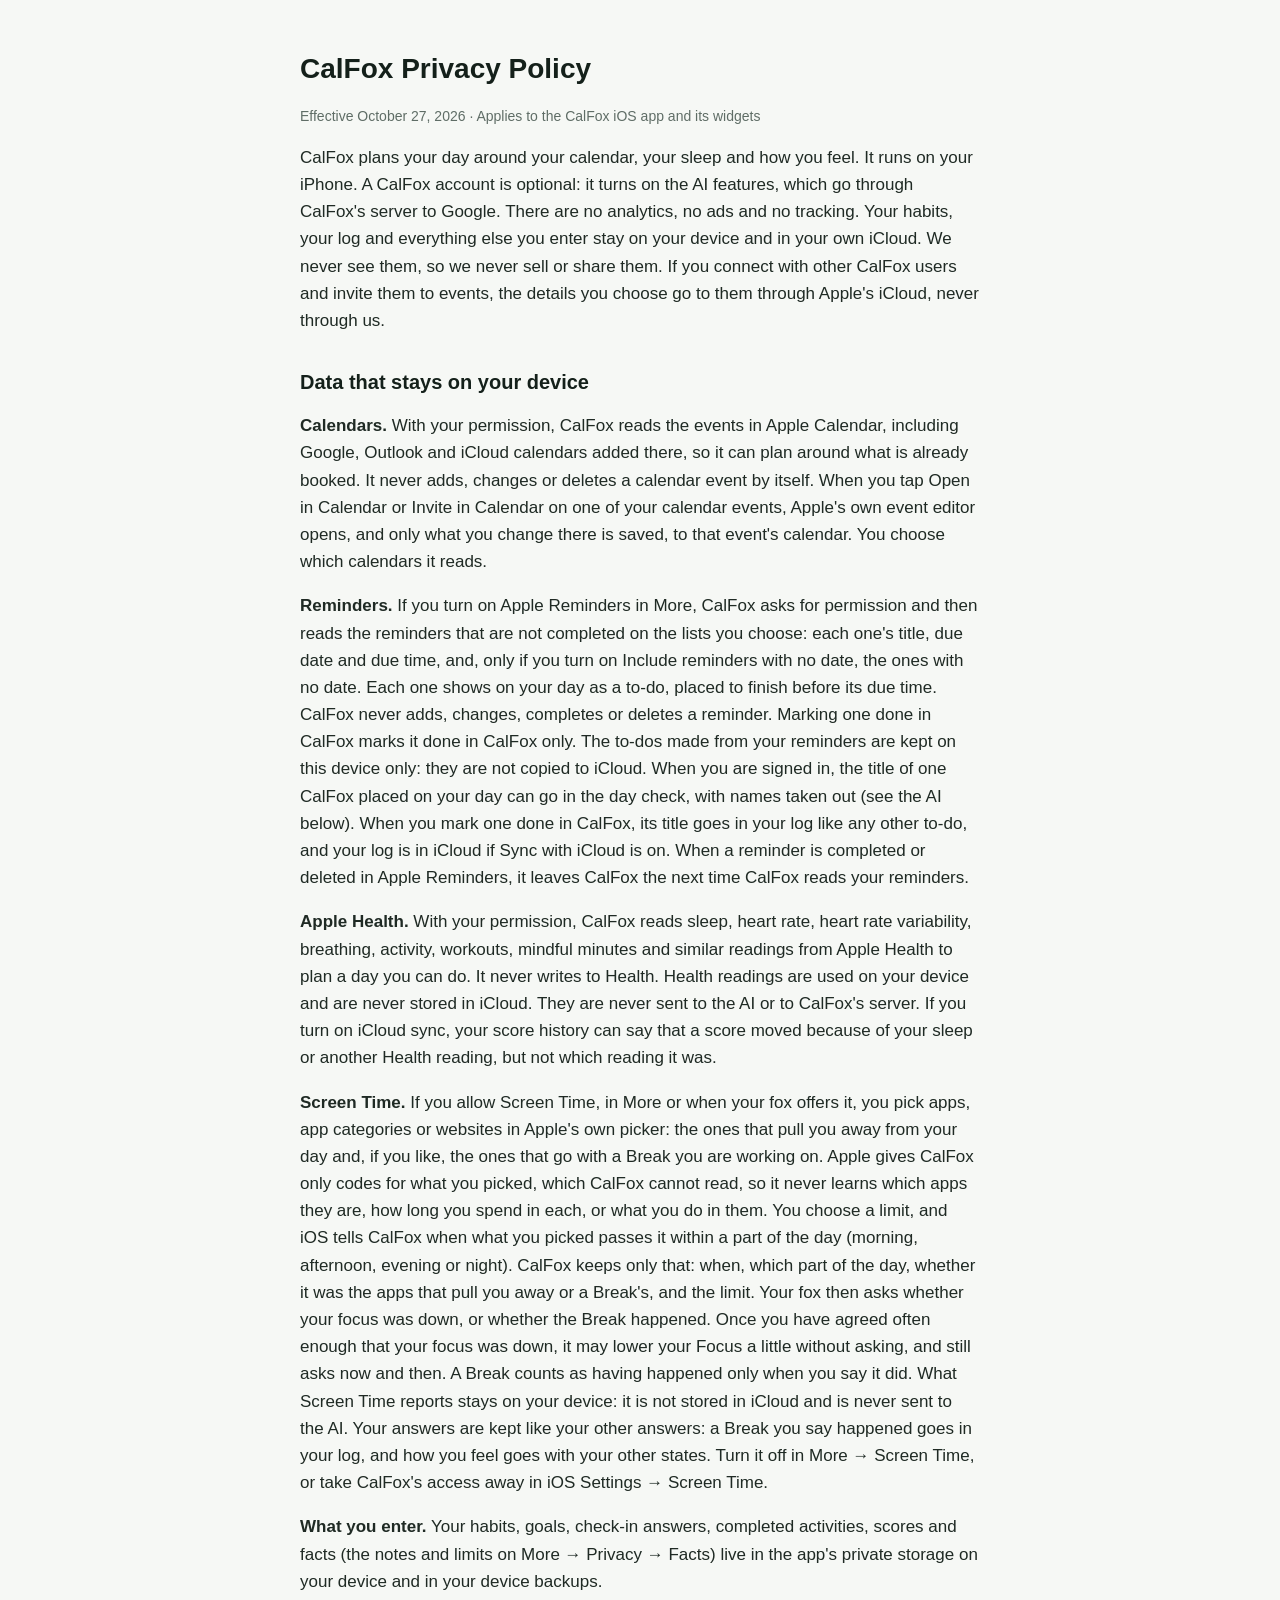
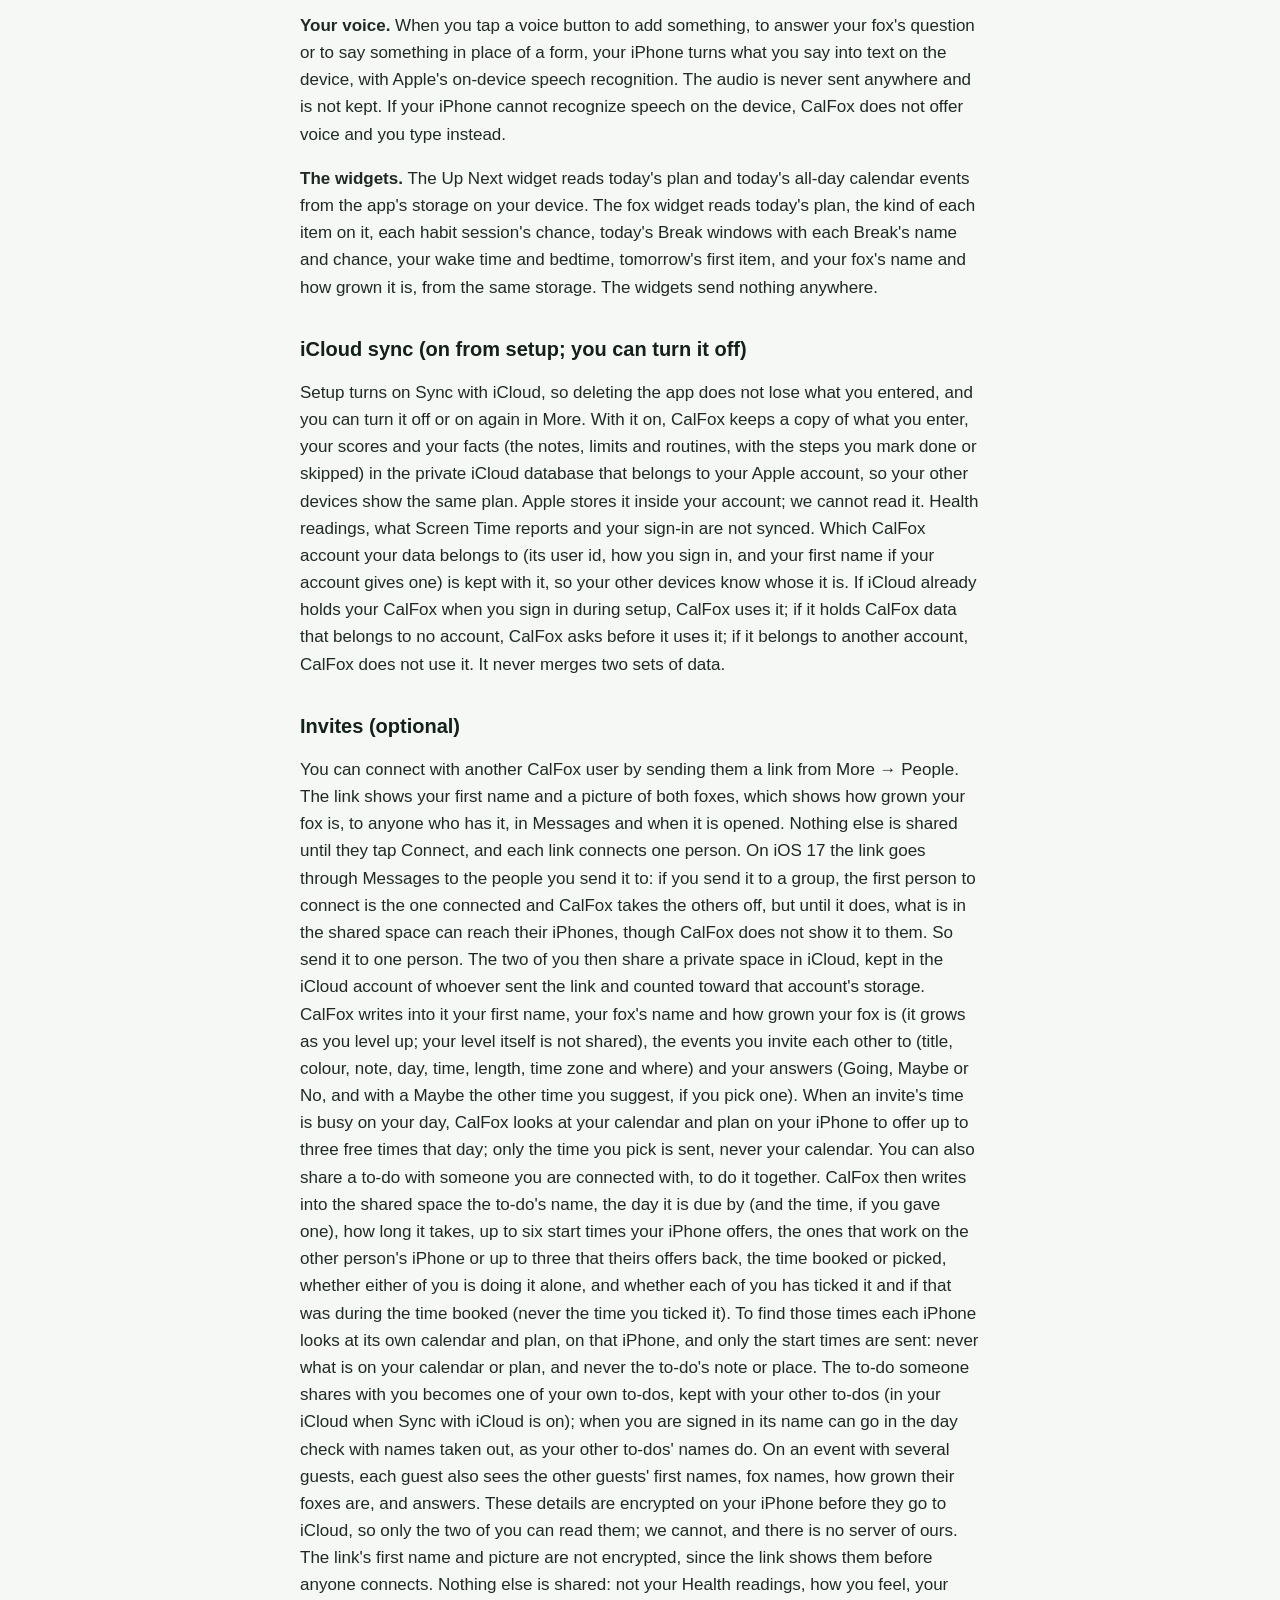
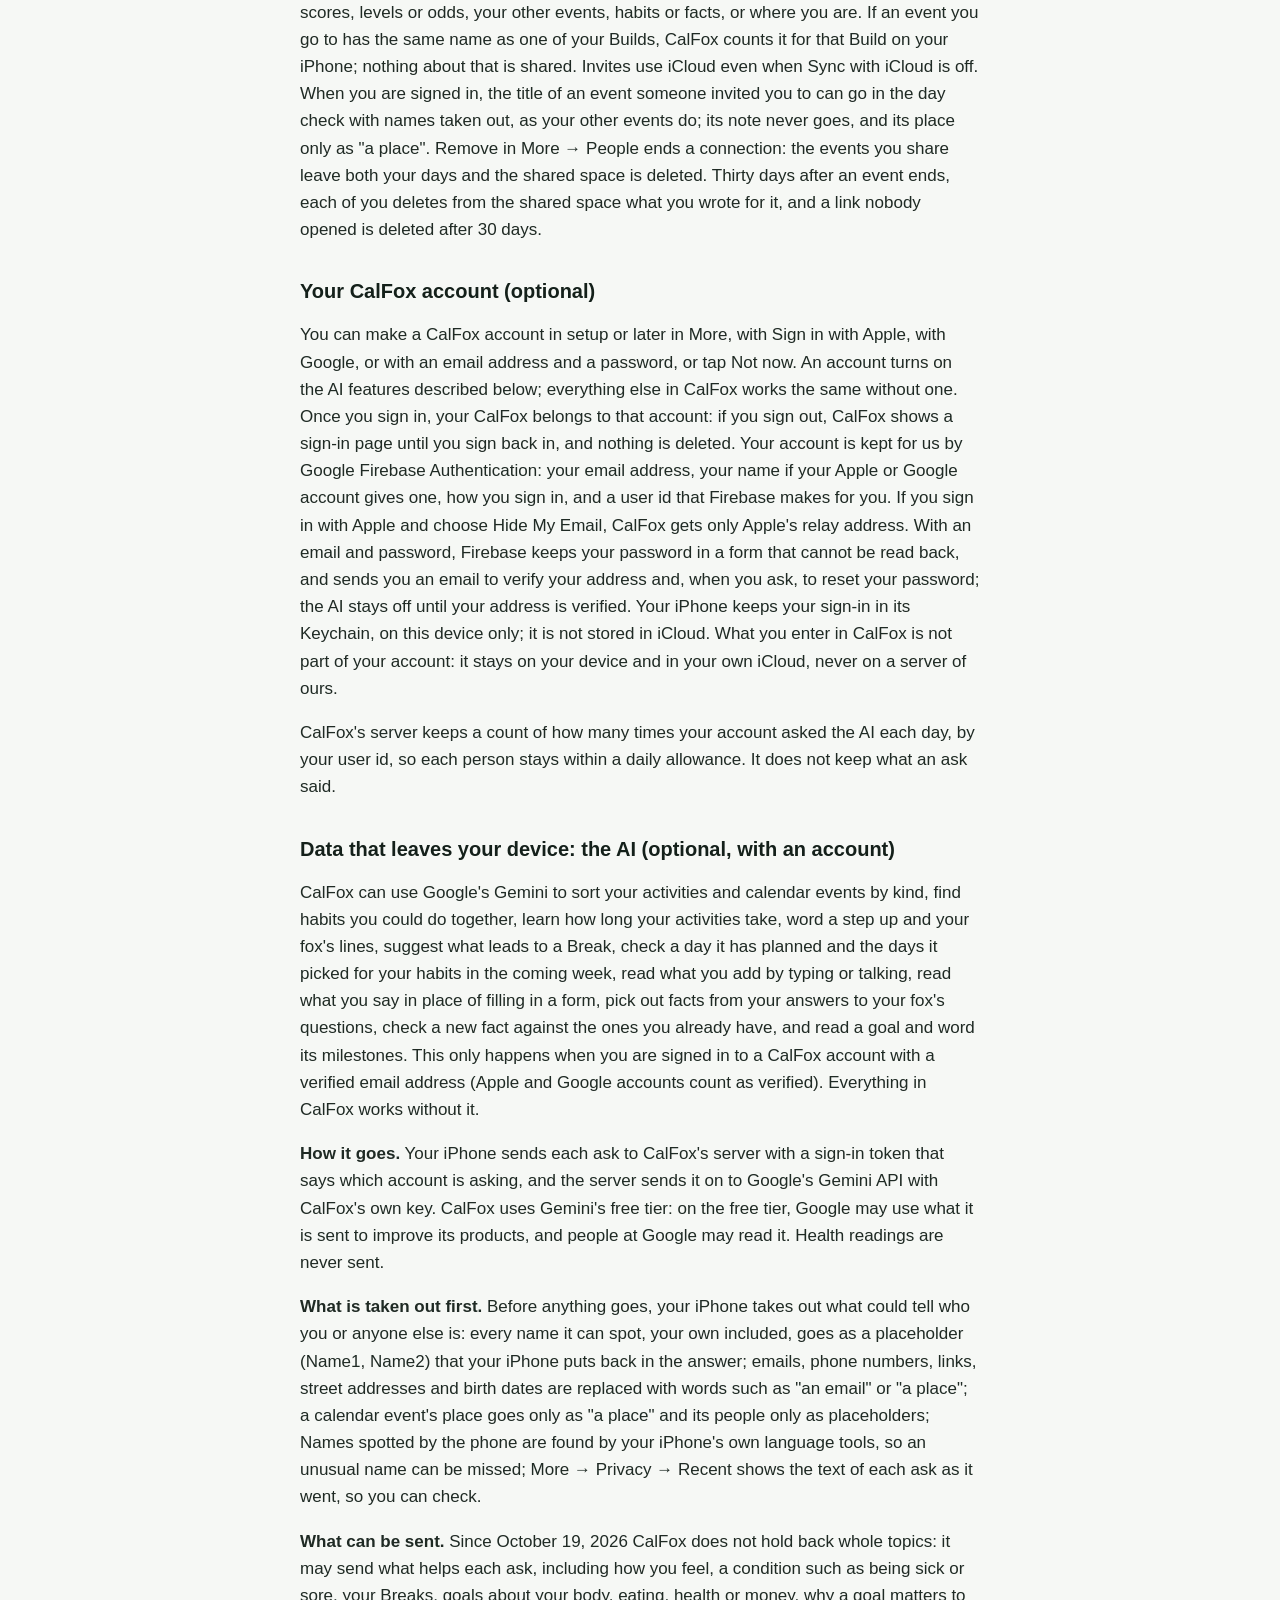
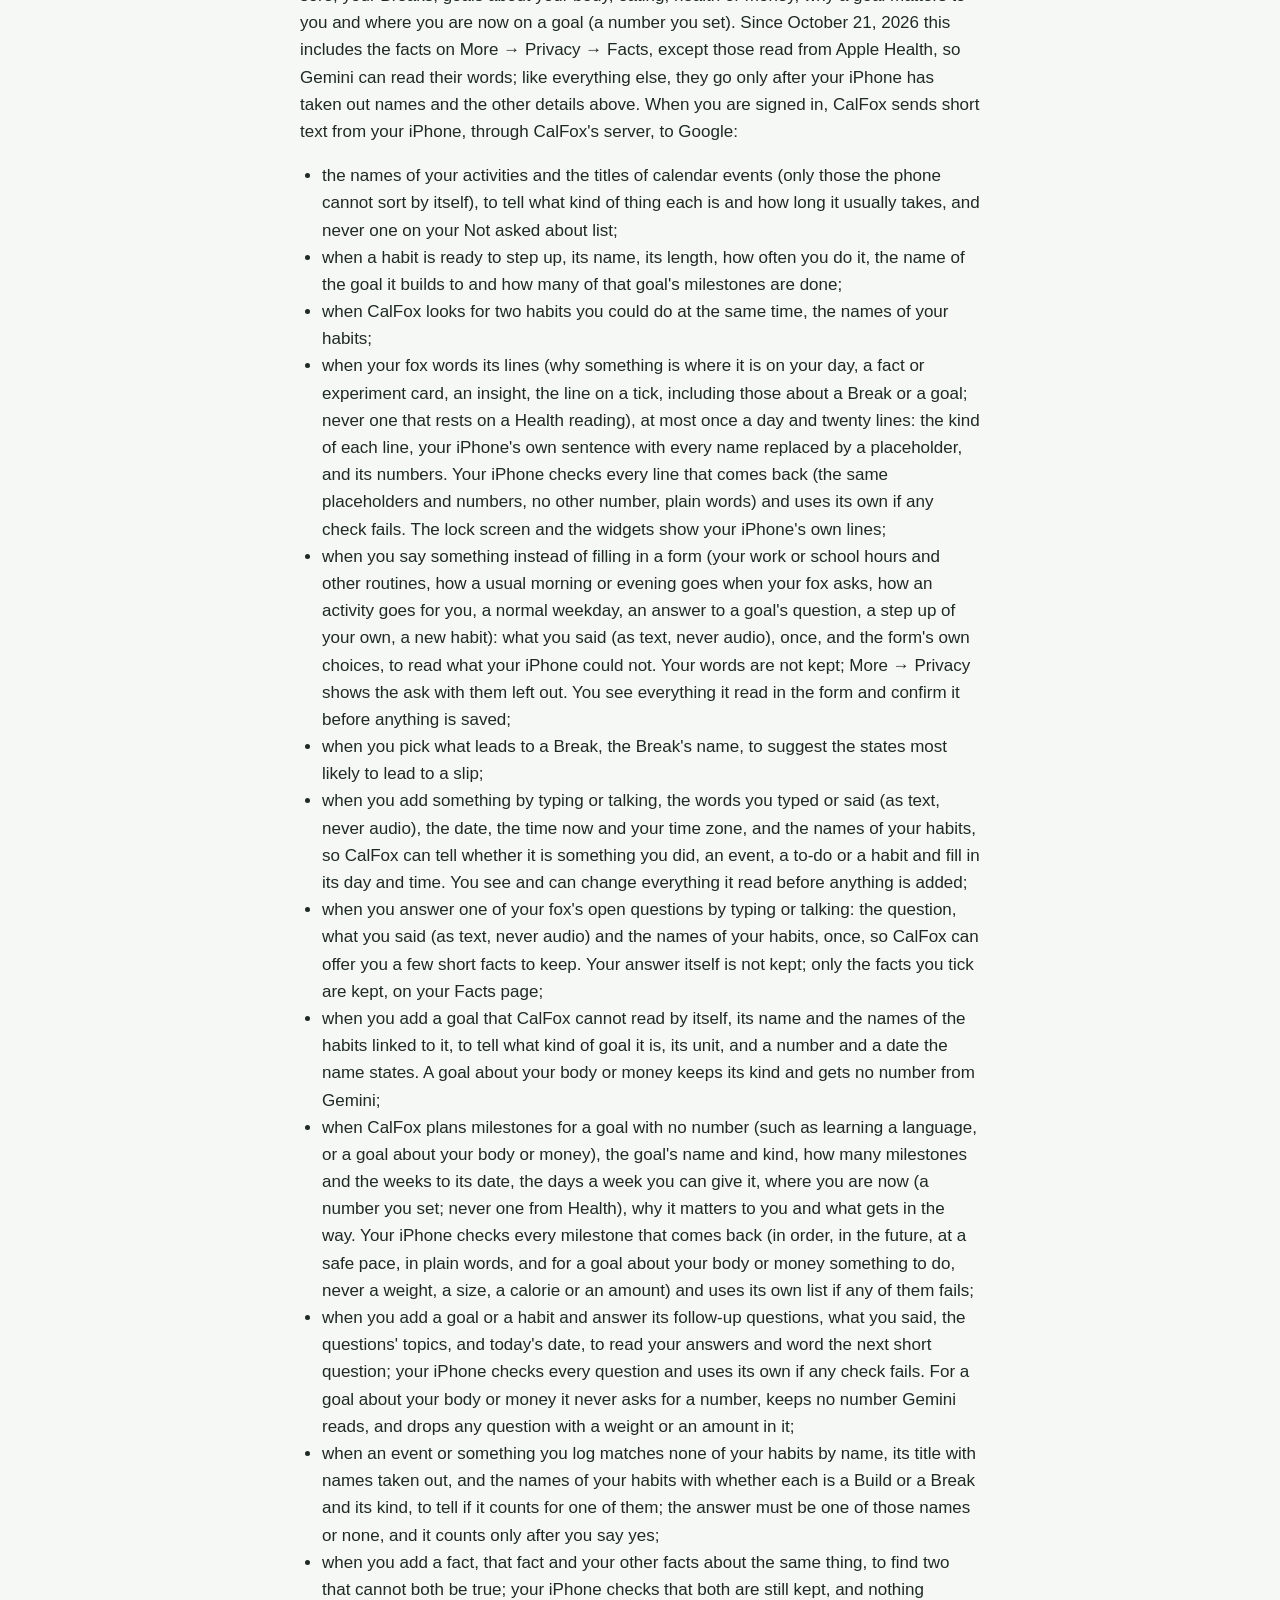
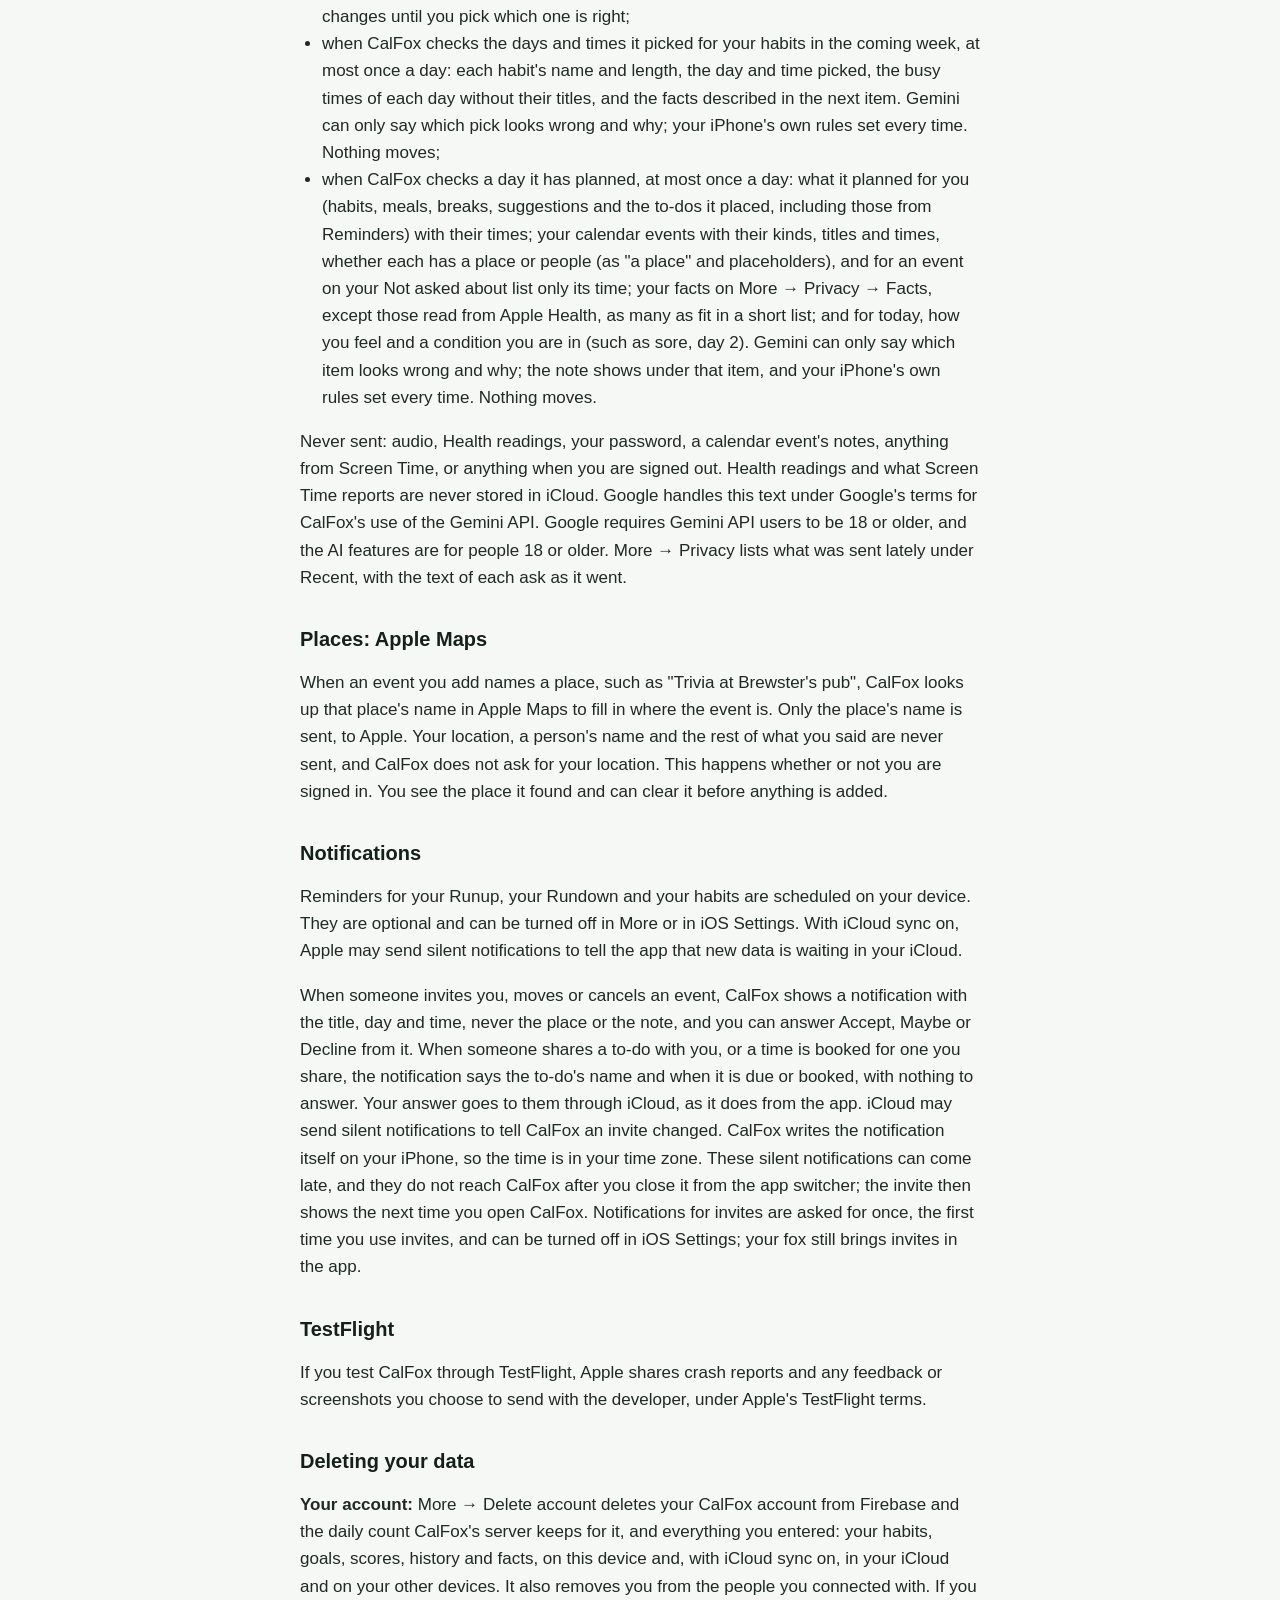
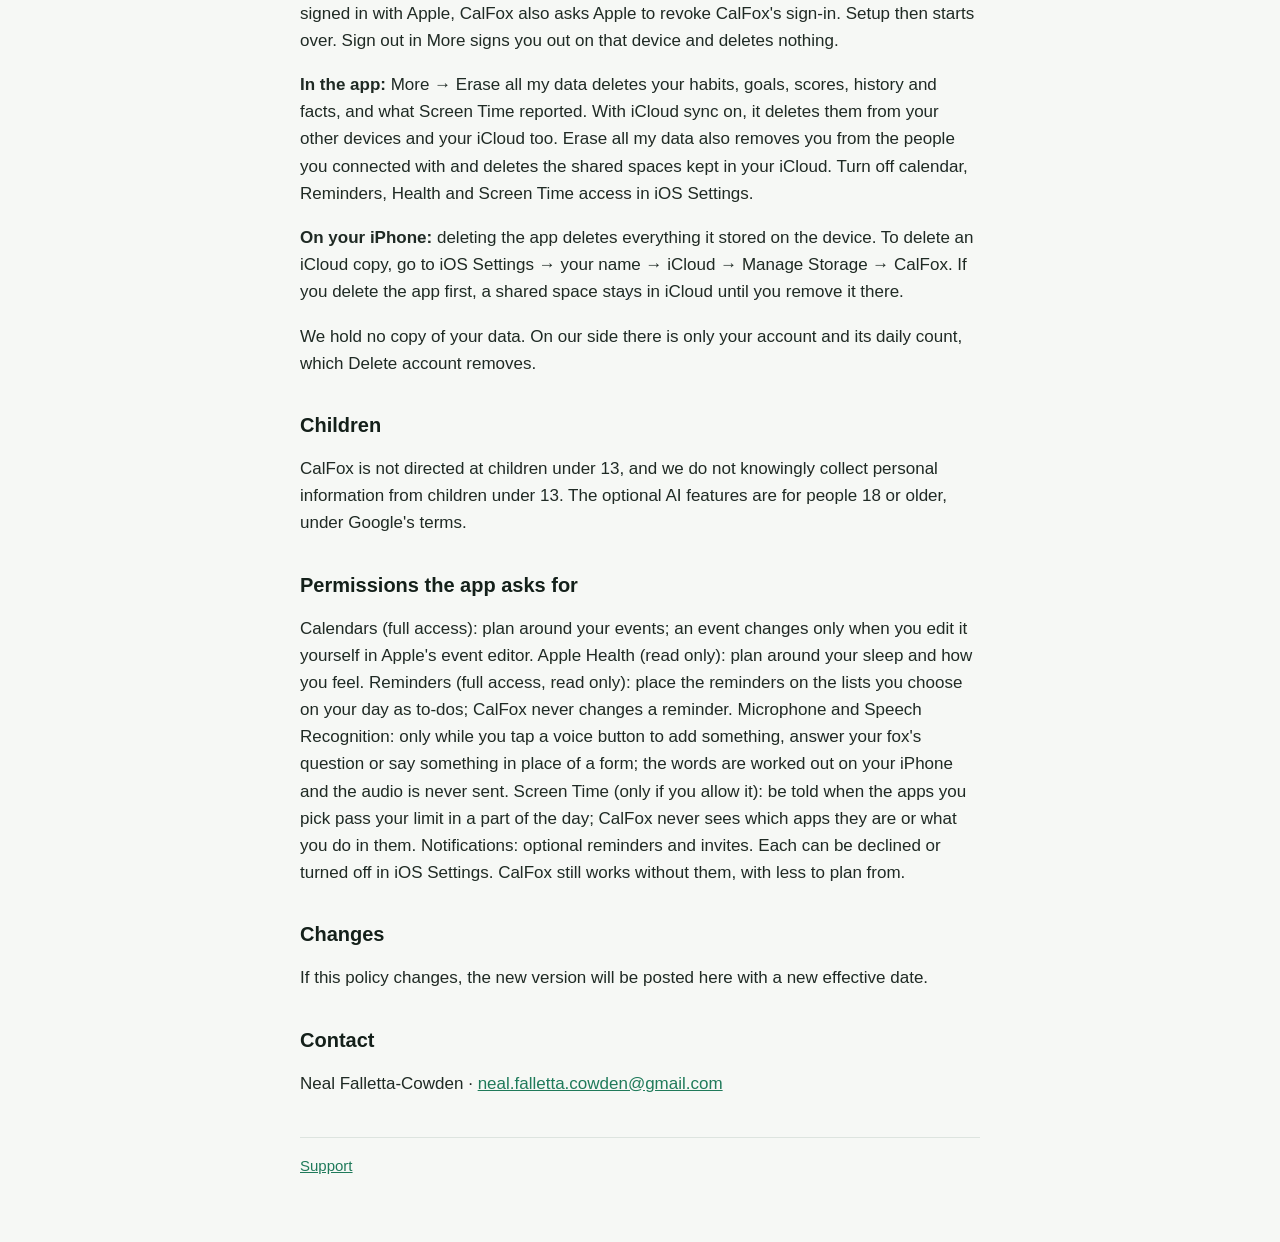
==== commit ab4dc1c2: "Privacy: accounts and the AI through CalFox's server, the account holds your CalFox, Delete account " ====
--- a/privacy.html
+++ b/privacy.html
@@ -8,65 +8,72 @@
 </head>
 <body>
 <h1>CalFox Privacy Policy</h1>
-<p class="meta">Effective October 21, 2026 · Applies to the CalFox iOS app and its widgets</p>
+<p class="meta">Effective October 27, 2026 · Applies to the CalFox iOS app and its widgets</p>
 
-<p>CalFox plans your day around your calendar, your sleep and how you feel. It runs on your iPhone. There is no CalFox account, no server of ours, no analytics, no ads and no tracking. We never see your data, so we never sell or share it. If you connect with other CalFox users and invite them to events, the details you choose go to them through Apple's iCloud, never through us.</p>
+<p>CalFox plans your day around your calendar, your sleep and how you feel. It runs on your iPhone. A CalFox account is optional: it turns on the AI features, which go through CalFox's server to Google. There are no analytics, no ads and no tracking. Your habits, your log and everything else you enter stay on your device and in your own iCloud. We never see them, so we never sell or share them. If you connect with other CalFox users and invite them to events, the details you choose go to them through Apple's iCloud, never through us.</p>
 
 <h2>Data that stays on your device</h2>
 <p><strong>Calendars.</strong> With your permission, CalFox reads the events in Apple Calendar, including Google, Outlook and iCloud calendars added there, so it can plan around what is already booked. It never adds, changes or deletes a calendar event by itself. When you tap Open in Calendar or Invite in Calendar on one of your calendar events, Apple's own event editor opens, and only what you change there is saved, to that event's calendar. You choose which calendars it reads.</p>
-<p><strong>Reminders.</strong> If you turn on Apple Reminders in More or during setup, CalFox asks for permission and then reads the reminders that are not completed on the lists you choose: each one's title, due date and due time, and, only if you turn on Include reminders with no date, the ones with no date. Each one shows on your day as a to-do, placed to finish before its due time. CalFox never adds, changes, completes or deletes a reminder. Marking one done in CalFox marks it done in CalFox only. The to-dos made from your reminders are kept on this device only: they are not copied to iCloud. With your own Gemini key, the title of one CalFox placed on your day can go in the day check, with names taken out (see Gemini below). When you mark one done in CalFox, its title goes in your log like any other to-do, and your log is in iCloud if Sync with iCloud is on. When a reminder is completed or deleted in Apple Reminders, it leaves CalFox the next time CalFox reads your reminders.</p>
-<p><strong>Apple Health.</strong> With your permission, CalFox reads sleep, heart rate, heart rate variability, breathing, activity, workouts, mindful minutes and similar readings from Apple Health to plan a day you can do. It never writes to Health. Health readings are used on your device and are never stored in iCloud. If you add your own Gemini key, some readings can be sent to Gemini to help with your own day and your own health goals, as described under Gemini below; nothing from Health is sent without a key. If you turn on iCloud sync, your score history can say that a score moved because of your sleep or another Health reading, but not which reading it was.</p>
+<p><strong>Reminders.</strong> If you turn on Apple Reminders in More, CalFox asks for permission and then reads the reminders that are not completed on the lists you choose: each one's title, due date and due time, and, only if you turn on Include reminders with no date, the ones with no date. Each one shows on your day as a to-do, placed to finish before its due time. CalFox never adds, changes, completes or deletes a reminder. Marking one done in CalFox marks it done in CalFox only. The to-dos made from your reminders are kept on this device only: they are not copied to iCloud. When you are signed in, the title of one CalFox placed on your day can go in the day check, with names taken out (see the AI below). When you mark one done in CalFox, its title goes in your log like any other to-do, and your log is in iCloud if Sync with iCloud is on. When a reminder is completed or deleted in Apple Reminders, it leaves CalFox the next time CalFox reads your reminders.</p>
+<p><strong>Apple Health.</strong> With your permission, CalFox reads sleep, heart rate, heart rate variability, breathing, activity, workouts, mindful minutes and similar readings from Apple Health to plan a day you can do. It never writes to Health. Health readings are used on your device and are never stored in iCloud. They are never sent to the AI or to CalFox's server. If you turn on iCloud sync, your score history can say that a score moved because of your sleep or another Health reading, but not which reading it was.</p>
+<p><strong>Screen Time.</strong> If you allow Screen Time, in More or when your fox offers it, you pick apps, app categories or websites in Apple's own picker: the ones that pull you away from your day and, if you like, the ones that go with a Break you are working on. Apple gives CalFox only codes for what you picked, which CalFox cannot read, so it never learns which apps they are, how long you spend in each, or what you do in them. You choose a limit, and iOS tells CalFox when what you picked passes it within a part of the day (morning, afternoon, evening or night). CalFox keeps only that: when, which part of the day, whether it was the apps that pull you away or a Break's, and the limit. Your fox then asks whether your focus was down, or whether the Break happened. Once you have agreed often enough that your focus was down, it may lower your Focus a little without asking, and still asks now and then. A Break counts as having happened only when you say it did. What Screen Time reports stays on your device: it is not stored in iCloud and is never sent to the AI. Your answers are kept like your other answers: a Break you say happened goes in your log, and how you feel goes with your other states. Turn it off in More → Screen Time, or take CalFox's access away in iOS Settings → Screen Time.</p>
 <p><strong>What you enter.</strong> Your habits, goals, check-in answers, completed activities, scores and facts (the notes and limits on More → Privacy → Facts) live in the app's private storage on your device and in your device backups.</p>
 <p><strong>Your voice.</strong> When you tap a voice button to add something, to answer your fox's question or to say something in place of a form, your iPhone turns what you say into text on the device, with Apple's on-device speech recognition. The audio is never sent anywhere and is not kept. If your iPhone cannot recognize speech on the device, CalFox does not offer voice and you type instead.</p>
 <p><strong>The widgets.</strong> The Up Next widget reads today's plan and today's all-day calendar events from the app's storage on your device. The fox widget reads today's plan, the kind of each item on it, each habit session's chance, today's Break windows with each Break's name and chance, your wake time and bedtime, tomorrow's first item, and your fox's name and how grown it is, from the same storage. The widgets send nothing anywhere.</p>
 
-<h2>iCloud sync (optional, off until you turn it on)</h2>
-<p>If you turn on Sync with iCloud in More, CalFox keeps a copy of what you enter, your scores and your facts (the notes, limits and routines, with the steps you mark done or skipped) in the private iCloud database that belongs to your Apple account, so your other devices show the same plan. Apple stores it inside your account; we cannot read it. Health readings and your Gemini key are not synced.</p>
+<h2>iCloud sync (on from setup; you can turn it off)</h2>
+<p>Setup turns on Sync with iCloud, so deleting the app does not lose what you entered, and you can turn it off or on again in More. With it on, CalFox keeps a copy of what you enter, your scores and your facts (the notes, limits and routines, with the steps you mark done or skipped) in the private iCloud database that belongs to your Apple account, so your other devices show the same plan. Apple stores it inside your account; we cannot read it. Health readings, what Screen Time reports and your sign-in are not synced. Which CalFox account your data belongs to (its user id, how you sign in, and your first name if your account gives one) is kept with it, so your other devices know whose it is. If iCloud already holds your CalFox when you sign in during setup, CalFox uses it; if it holds CalFox data that belongs to no account, CalFox asks before it uses it; if it belongs to another account, CalFox does not use it. It never merges two sets of data.</p>
 
 <h2>Invites (optional)</h2>
-<p>You can connect with another CalFox user by sending them a link from More → People. The link shows your first name and a picture of both foxes, which shows how grown your fox is, to anyone who has it, in Messages and when it is opened. Nothing else is shared until they tap Connect, and each link connects one person. On iOS 17 the link goes through Messages to the people you send it to: if you send it to a group, the first person to connect is the one connected and CalFox takes the others off, but until it does, what is in the shared space can reach their iPhones, though CalFox does not show it to them. So send it to one person. The two of you then share a private space in iCloud, kept in the iCloud account of whoever sent the link and counted toward that account's storage. CalFox writes into it your first name, your fox's name and how grown your fox is (it grows as you level up; your level itself is not shared), the events you invite each other to (title, colour, note, day, time, length, time zone and where) and your answers (Going, Maybe or No, and with a Maybe the other time you suggest, if you pick one). When an invite's time is busy on your day, CalFox looks at your calendar and plan on your iPhone to offer up to three free times that day; only the time you pick is sent, never your calendar. On an event with several guests, each guest also sees the other guests' first names, fox names, how grown their foxes are, and answers. These details are encrypted on your iPhone before they go to iCloud, so only the two of you can read them; we cannot, and there is no server of ours. The link's first name and picture are not encrypted, since the link shows them before anyone connects. Nothing else is shared: not your Health readings, how you feel, your scores, levels or odds, your other events, habits or facts, or where you are. If an event you go to has the same name as one of your Builds, CalFox counts it for that Build on your iPhone; nothing about that is shared. Invites use iCloud even when Sync with iCloud is off. With your own Gemini key, the title of an event someone invited you to can go in the day check with names taken out, as your other events do; its note never goes, and its place only as "a place". Remove in More → People ends a connection: the events you share leave both your days and the shared space is deleted. Thirty days after an event ends, each of you deletes from the shared space what you wrote for it, and a link nobody opened is deleted after 30 days.</p>
+<p>You can connect with another CalFox user by sending them a link from More → People. The link shows your first name and a picture of both foxes, which shows how grown your fox is, to anyone who has it, in Messages and when it is opened. Nothing else is shared until they tap Connect, and each link connects one person. On iOS 17 the link goes through Messages to the people you send it to: if you send it to a group, the first person to connect is the one connected and CalFox takes the others off, but until it does, what is in the shared space can reach their iPhones, though CalFox does not show it to them. So send it to one person. The two of you then share a private space in iCloud, kept in the iCloud account of whoever sent the link and counted toward that account's storage. CalFox writes into it your first name, your fox's name and how grown your fox is (it grows as you level up; your level itself is not shared), the events you invite each other to (title, colour, note, day, time, length, time zone and where) and your answers (Going, Maybe or No, and with a Maybe the other time you suggest, if you pick one). When an invite's time is busy on your day, CalFox looks at your calendar and plan on your iPhone to offer up to three free times that day; only the time you pick is sent, never your calendar. You can also share a to-do with someone you are connected with, to do it together. CalFox then writes into the shared space the to-do's name, the day it is due by (and the time, if you gave one), how long it takes, up to six start times your iPhone offers, the ones that work on the other person's iPhone or up to three that theirs offers back, the time booked or picked, whether either of you is doing it alone, and whether each of you has ticked it and if that was during the time booked (never the time you ticked it). To find those times each iPhone looks at its own calendar and plan, on that iPhone, and only the start times are sent: never what is on your calendar or plan, and never the to-do's note or place. The to-do someone shares with you becomes one of your own to-dos, kept with your other to-dos (in your iCloud when Sync with iCloud is on); when you are signed in its name can go in the day check with names taken out, as your other to-dos' names do. On an event with several guests, each guest also sees the other guests' first names, fox names, how grown their foxes are, and answers. These details are encrypted on your iPhone before they go to iCloud, so only the two of you can read them; we cannot, and there is no server of ours. The link's first name and picture are not encrypted, since the link shows them before anyone connects. Nothing else is shared: not your Health readings, how you feel, your scores, levels or odds, your other events, habits or facts, or where you are. If an event you go to has the same name as one of your Builds, CalFox counts it for that Build on your iPhone; nothing about that is shared. Invites use iCloud even when Sync with iCloud is off. When you are signed in, the title of an event someone invited you to can go in the day check with names taken out, as your other events do; its note never goes, and its place only as "a place". Remove in More → People ends a connection: the events you share leave both your days and the shared space is deleted. Thirty days after an event ends, each of you deletes from the shared space what you wrote for it, and a link nobody opened is deleted after 30 days.</p>
 
-<h2>Data that leaves your device: Gemini (optional)</h2>
-<p>CalFox can use Google's Gemini to sort your activities and calendar events by kind, find habits you could do together, learn how long your activities take, word a step up and your fox's lines, suggest what leads to a Break, check a day it has planned and the days it picked for your habits in the coming week, read what you add by typing or talking, read what you say in place of filling in a form, pick out facts from your answers to your fox's questions, check a new fact against the ones you already have, and read a goal and word its milestones. This only happens if you paste your own Gemini API key into More. The key is kept in your device's Keychain, only on this device. Everything in CalFox works without a key.</p>
-<p><strong>What is taken out first.</strong> Before anything goes, your iPhone takes out what could tell who you or anyone else is: every name it can spot, your own included, goes as a placeholder (Name1, Name2) that your iPhone puts back in the answer; emails, phone numbers, links, street addresses and birth dates are replaced with words such as "an email" or "a place"; a calendar event's place goes only as "a place" and its people only as placeholders; Health readings go as values, with no time finer than the day and no device or app names. Names spotted by the phone are found by your iPhone's own language tools, so an unusual name can be missed; More → Privacy → Recent shows the text of each ask as it went, so you can check.</p>
-<p><strong>What can be sent.</strong> Since October 19, 2026 CalFox does not hold back whole topics: with your key it may send what helps each ask, including how you feel, a condition such as being sick or sore, your Breaks, goals about your body, eating, health or money, why a goal matters to you, where you are now on a goal, and Health readings. Sending Health readings to Gemini is for your own planning and your own health goals, with your own key, and only as this policy describes. Since October 21, 2026 this includes any of the facts on More → Privacy → Facts, so Gemini can read their words; like everything else, they go only after your iPhone has taken out names and the other details above. With a key saved, CalFox sends short text straight from your iPhone to Google:</p>
+<h2>Your CalFox account (optional)</h2>
+<p>You can make a CalFox account in setup or later in More, with Sign in with Apple, with Google, or with an email address and a password, or tap Not now. An account turns on the AI features described below; everything else in CalFox works the same without one. Once you sign in, your CalFox belongs to that account: if you sign out, CalFox shows a sign-in page until you sign back in, and nothing is deleted. Your account is kept for us by Google Firebase Authentication: your email address, your name if your Apple or Google account gives one, how you sign in, and a user id that Firebase makes for you. If you sign in with Apple and choose Hide My Email, CalFox gets only Apple's relay address. With an email and password, Firebase keeps your password in a form that cannot be read back, and sends you an email to verify your address and, when you ask, to reset your password; the AI stays off until your address is verified. Your iPhone keeps your sign-in in its Keychain, on this device only; it is not stored in iCloud. What you enter in CalFox is not part of your account: it stays on your device and in your own iCloud, never on a server of ours.</p>
+<p>CalFox's server keeps a count of how many times your account asked the AI each day, by your user id, so each person stays within a daily allowance. It does not keep what an ask said.</p>
+
+<h2>Data that leaves your device: the AI (optional, with an account)</h2>
+<p>CalFox can use Google's Gemini to sort your activities and calendar events by kind, find habits you could do together, learn how long your activities take, word a step up and your fox's lines, suggest what leads to a Break, check a day it has planned and the days it picked for your habits in the coming week, read what you add by typing or talking, read what you say in place of filling in a form, pick out facts from your answers to your fox's questions, check a new fact against the ones you already have, and read a goal and word its milestones. This only happens when you are signed in to a CalFox account with a verified email address (Apple and Google accounts count as verified). Everything in CalFox works without it.</p>
+<p><strong>How it goes.</strong> Your iPhone sends each ask to CalFox's server with a sign-in token that says which account is asking, and the server sends it on to Google's Gemini API with CalFox's own key. CalFox uses Gemini's free tier: on the free tier, Google may use what it is sent to improve its products, and people at Google may read it. Health readings are never sent.</p>
+<p><strong>What is taken out first.</strong> Before anything goes, your iPhone takes out what could tell who you or anyone else is: every name it can spot, your own included, goes as a placeholder (Name1, Name2) that your iPhone puts back in the answer; emails, phone numbers, links, street addresses and birth dates are replaced with words such as "an email" or "a place"; a calendar event's place goes only as "a place" and its people only as placeholders; Names spotted by the phone are found by your iPhone's own language tools, so an unusual name can be missed; More → Privacy → Recent shows the text of each ask as it went, so you can check.</p>
+<p><strong>What can be sent.</strong> Since October 19, 2026 CalFox does not hold back whole topics: it may send what helps each ask, including how you feel, a condition such as being sick or sore, your Breaks, goals about your body, eating, health or money, why a goal matters to you and where you are now on a goal (a number you set). Since October 21, 2026 this includes the facts on More → Privacy → Facts, except those read from Apple Health, so Gemini can read their words; like everything else, they go only after your iPhone has taken out names and the other details above. When you are signed in, CalFox sends short text from your iPhone, through CalFox's server, to Google:</p>
 <ul>
 <li>the names of your activities and the titles of calendar events (only those the phone cannot sort by itself), to tell what kind of thing each is and how long it usually takes, and never one on your Not asked about list;</li>
 <li>when a habit is ready to step up, its name, its length, how often you do it, the name of the goal it builds to and how many of that goal's milestones are done;</li>
 <li>when CalFox looks for two habits you could do at the same time, the names of your habits;</li>
-<li>when your fox words its lines (why something is where it is on your day, a fact or experiment card, an insight, the line on a tick, including those about a Break, a goal or a Health reading), at most once a day and twenty lines: the kind of each line, your iPhone's own sentence with every name replaced by a placeholder, and its numbers. Your iPhone checks every line that comes back (the same placeholders and numbers, no other number, plain words) and uses its own if any check fails. The lock screen and the widgets show your iPhone's own lines;</li>
+<li>when your fox words its lines (why something is where it is on your day, a fact or experiment card, an insight, the line on a tick, including those about a Break or a goal; never one that rests on a Health reading), at most once a day and twenty lines: the kind of each line, your iPhone's own sentence with every name replaced by a placeholder, and its numbers. Your iPhone checks every line that comes back (the same placeholders and numbers, no other number, plain words) and uses its own if any check fails. The lock screen and the widgets show your iPhone's own lines;</li>
 <li>when you say something instead of filling in a form (your work or school hours and other routines, how a usual morning or evening goes when your fox asks, how an activity goes for you, a normal weekday, an answer to a goal's question, a step up of your own, a new habit): what you said (as text, never audio), once, and the form's own choices, to read what your iPhone could not. Your words are not kept; More → Privacy shows the ask with them left out. You see everything it read in the form and confirm it before anything is saved;</li>
 <li>when you pick what leads to a Break, the Break's name, to suggest the states most likely to lead to a slip;</li>
 <li>when you add something by typing or talking, the words you typed or said (as text, never audio), the date, the time now and your time zone, and the names of your habits, so CalFox can tell whether it is something you did, an event, a to-do or a habit and fill in its day and time. You see and can change everything it read before anything is added;</li>
 <li>when you answer one of your fox's open questions by typing or talking: the question, what you said (as text, never audio) and the names of your habits, once, so CalFox can offer you a few short facts to keep. Your answer itself is not kept; only the facts you tick are kept, on your Facts page;</li>
 <li>when you add a goal that CalFox cannot read by itself, its name and the names of the habits linked to it, to tell what kind of goal it is, its unit, and a number and a date the name states. A goal about your body or money keeps its kind and gets no number from Gemini;</li>
-<li>when CalFox plans milestones for a goal with no number (such as learning a language, or a goal about your body or money), the goal's name and kind, how many milestones and the weeks to its date, the days a week you can give it, where you are now (a number you set or one from Health), why it matters to you and what gets in the way. Your iPhone checks every milestone that comes back (in order, in the future, at a safe pace, in plain words, and for a goal about your body or money something to do, never a weight, a size, a calorie or an amount) and uses its own list if any of them fails;</li>
+<li>when CalFox plans milestones for a goal with no number (such as learning a language, or a goal about your body or money), the goal's name and kind, how many milestones and the weeks to its date, the days a week you can give it, where you are now (a number you set; never one from Health), why it matters to you and what gets in the way. Your iPhone checks every milestone that comes back (in order, in the future, at a safe pace, in plain words, and for a goal about your body or money something to do, never a weight, a size, a calorie or an amount) and uses its own list if any of them fails;</li>
 <li>when you add a goal or a habit and answer its follow-up questions, what you said, the questions' topics, and today's date, to read your answers and word the next short question; your iPhone checks every question and uses its own if any check fails. For a goal about your body or money it never asks for a number, keeps no number Gemini reads, and drops any question with a weight or an amount in it;</li>
 <li>when an event or something you log matches none of your habits by name, its title with names taken out, and the names of your habits with whether each is a Build or a Break and its kind, to tell if it counts for one of them; the answer must be one of those names or none, and it counts only after you say yes;</li>
 <li>when you add a fact, that fact and your other facts about the same thing, to find two that cannot both be true; your iPhone checks that both are still kept, and nothing changes until you pick which one is right;</li>
 <li>when CalFox checks the days and times it picked for your habits in the coming week, at most once a day: each habit's name and length, the day and time picked, the busy times of each day without their titles, and the facts described in the next item. Gemini can only say which pick looks wrong and why; your iPhone's own rules set every time. Nothing moves;</li>
-<li>when CalFox checks a day it has planned, at most once a day: what it planned for you (habits, meals, breaks, suggestions and the to-dos it placed, including those from Reminders) with their times; your calendar events with their kinds, titles and times, whether each has a place or people (as "a place" and placeholders), and for an event on your Not asked about list only its time; your facts on More → Privacy → Facts, as many as fit in a short list; and for today, how you feel, a condition you are in (such as sore, day 2), last night's sleep and the other Health readings your fox is using today. Gemini can only say which item looks wrong and why; the note shows under that item, and your iPhone's own rules set every time. Nothing moves.</li>
+<li>when CalFox checks a day it has planned, at most once a day: what it planned for you (habits, meals, breaks, suggestions and the to-dos it placed, including those from Reminders) with their times; your calendar events with their kinds, titles and times, whether each has a place or people (as "a place" and placeholders), and for an event on your Not asked about list only its time; your facts on More → Privacy → Facts, except those read from Apple Health, as many as fit in a short list; and for today, how you feel and a condition you are in (such as sore, day 2). Gemini can only say which item looks wrong and why; the note shows under that item, and your iPhone's own rules set every time. Nothing moves.</li>
 </ul>
-<p>Never sent: audio, your Gemini key, a calendar event's notes, or anything without a key. Health readings and your key are never stored in iCloud. Google handles this text under Google's terms for your key. On Google's free tier, Google may use it to improve its products and people at Google may read it; on a paid plan it does not. Google requires Gemini API users to be 18 or older. More → Privacy lists what was sent lately under Recent, with the text of each ask as it went.</p>
+<p>Never sent: audio, Health readings, your password, a calendar event's notes, anything from Screen Time, or anything when you are signed out. Health readings and what Screen Time reports are never stored in iCloud. Google handles this text under Google's terms for CalFox's use of the Gemini API. Google requires Gemini API users to be 18 or older, and the AI features are for people 18 or older. More → Privacy lists what was sent lately under Recent, with the text of each ask as it went.</p>
 <h2>Places: Apple Maps</h2>
-<p>When an event you add names a place, such as "Trivia at Brewster's pub", CalFox looks up that place's name in Apple Maps to fill in where the event is. Only the place's name is sent, to Apple. Your location, a person's name and the rest of what you said are never sent, and CalFox does not ask for your location. This happens with or without a Gemini key. You see the place it found and can clear it before anything is added.</p>
+<p>When an event you add names a place, such as "Trivia at Brewster's pub", CalFox looks up that place's name in Apple Maps to fill in where the event is. Only the place's name is sent, to Apple. Your location, a person's name and the rest of what you said are never sent, and CalFox does not ask for your location. This happens whether or not you are signed in. You see the place it found and can clear it before anything is added.</p>
 <h2>Notifications</h2>
 <p>Reminders for your Runup, your Rundown and your habits are scheduled on your device. They are optional and can be turned off in More or in iOS Settings. With iCloud sync on, Apple may send silent notifications to tell the app that new data is waiting in your iCloud.</p>
-<p>When someone invites you, moves or cancels an event, CalFox shows a notification with the title, day and time, never the place or the note, and you can answer Accept, Maybe or Decline from it. Your answer goes to them through iCloud, as it does from the app. iCloud may send silent notifications to tell CalFox an invite changed. CalFox writes the notification itself on your iPhone, so the time is in your time zone. These silent notifications can come late, and they do not reach CalFox after you close it from the app switcher; the invite then shows the next time you open CalFox. Notifications for invites are asked for once, the first time you use invites, and can be turned off in iOS Settings; your fox still brings invites in the app.</p>
+<p>When someone invites you, moves or cancels an event, CalFox shows a notification with the title, day and time, never the place or the note, and you can answer Accept, Maybe or Decline from it. When someone shares a to-do with you, or a time is booked for one you share, the notification says the to-do's name and when it is due or booked, with nothing to answer. Your answer goes to them through iCloud, as it does from the app. iCloud may send silent notifications to tell CalFox an invite changed. CalFox writes the notification itself on your iPhone, so the time is in your time zone. These silent notifications can come late, and they do not reach CalFox after you close it from the app switcher; the invite then shows the next time you open CalFox. Notifications for invites are asked for once, the first time you use invites, and can be turned off in iOS Settings; your fox still brings invites in the app.</p>
 
 <h2>TestFlight</h2>
 <p>If you test CalFox through TestFlight, Apple shares crash reports and any feedback or screenshots you choose to send with the developer, under Apple's TestFlight terms.</p>
 
 <h2>Deleting your data</h2>
-<p><strong>In the app:</strong> More → Erase all my data deletes your habits, goals, scores, history and facts. With iCloud sync on, it deletes them from your other devices and your iCloud too. Erase all my data also removes you from the people you connected with and deletes the shared spaces kept in your iCloud. Remove your Gemini key in More, and turn off calendar, Reminders and Health access in iOS Settings.</p>
+<p><strong>Your account:</strong> More → Delete account deletes your CalFox account from Firebase and the daily count CalFox's server keeps for it, and everything you entered: your habits, goals, scores, history and facts, on this device and, with iCloud sync on, in your iCloud and on your other devices. It also removes you from the people you connected with. If you signed in with Apple, CalFox also asks Apple to revoke CalFox's sign-in. Setup then starts over. Sign out in More signs you out on that device and deletes nothing.</p>
+<p><strong>In the app:</strong> More → Erase all my data deletes your habits, goals, scores, history and facts, and what Screen Time reported. With iCloud sync on, it deletes them from your other devices and your iCloud too. Erase all my data also removes you from the people you connected with and deletes the shared spaces kept in your iCloud. Turn off calendar, Reminders, Health and Screen Time access in iOS Settings.</p>
 <p><strong>On your iPhone:</strong> deleting the app deletes everything it stored on the device. To delete an iCloud copy, go to iOS Settings → your name → iCloud → Manage Storage → CalFox. If you delete the app first, a shared space stays in iCloud until you remove it there.</p>
-<p>We hold no copy of your data, so there is nothing to delete on our side.</p>
+<p>We hold no copy of your data. On our side there is only your account and its daily count, which Delete account removes.</p>
 
 <h2>Children</h2>
-<p>CalFox is not directed at children under 13, and we do not knowingly collect personal information from anyone. The optional Gemini feature is for people 18 or older, under Google's terms.</p>
+<p>CalFox is not directed at children under 13, and we do not knowingly collect personal information from children under 13. The optional AI features are for people 18 or older, under Google's terms.</p>
 
 <h2>Permissions the app asks for</h2>
-<p>Calendars (full access): plan around your events; an event changes only when you edit it yourself in Apple's event editor. Apple Health (read only): plan around your sleep and how you feel. Reminders (full access, read only): place the reminders on the lists you choose on your day as to-dos; CalFox never changes a reminder. Microphone and Speech Recognition: only while you tap a voice button to add something, answer your fox's question or say something in place of a form; the words are worked out on your iPhone and the audio is never sent. Notifications: optional reminders and invites. Each can be declined or turned off in iOS Settings. CalFox still works without them, with less to plan from.</p>
+<p>Calendars (full access): plan around your events; an event changes only when you edit it yourself in Apple's event editor. Apple Health (read only): plan around your sleep and how you feel. Reminders (full access, read only): place the reminders on the lists you choose on your day as to-dos; CalFox never changes a reminder. Microphone and Speech Recognition: only while you tap a voice button to add something, answer your fox's question or say something in place of a form; the words are worked out on your iPhone and the audio is never sent. Screen Time (only if you allow it): be told when the apps you pick pass your limit in a part of the day; CalFox never sees which apps they are or what you do in them. Notifications: optional reminders and invites. Each can be declined or turned off in iOS Settings. CalFox still works without them, with less to plan from.</p>
 
 <h2>Changes</h2>
 <p>If this policy changes, the new version will be posted here with a new effective date.</p>
